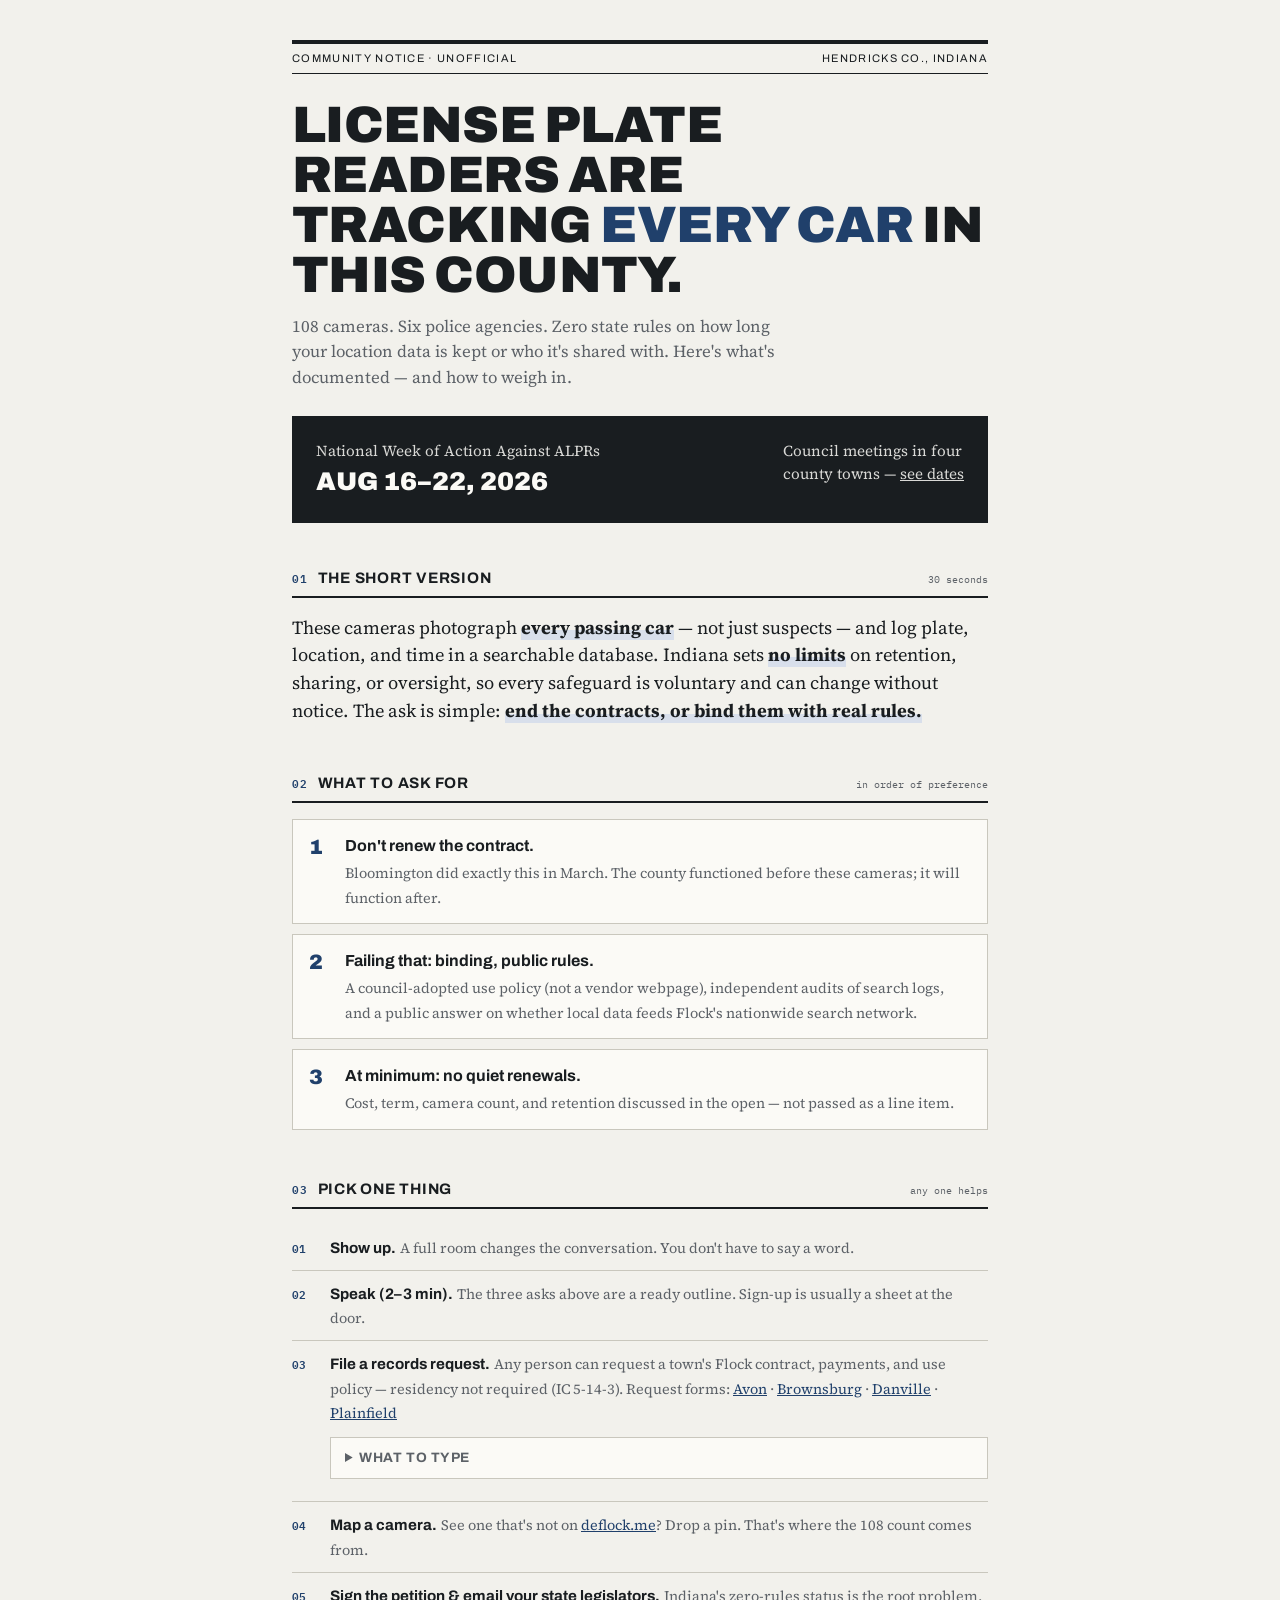
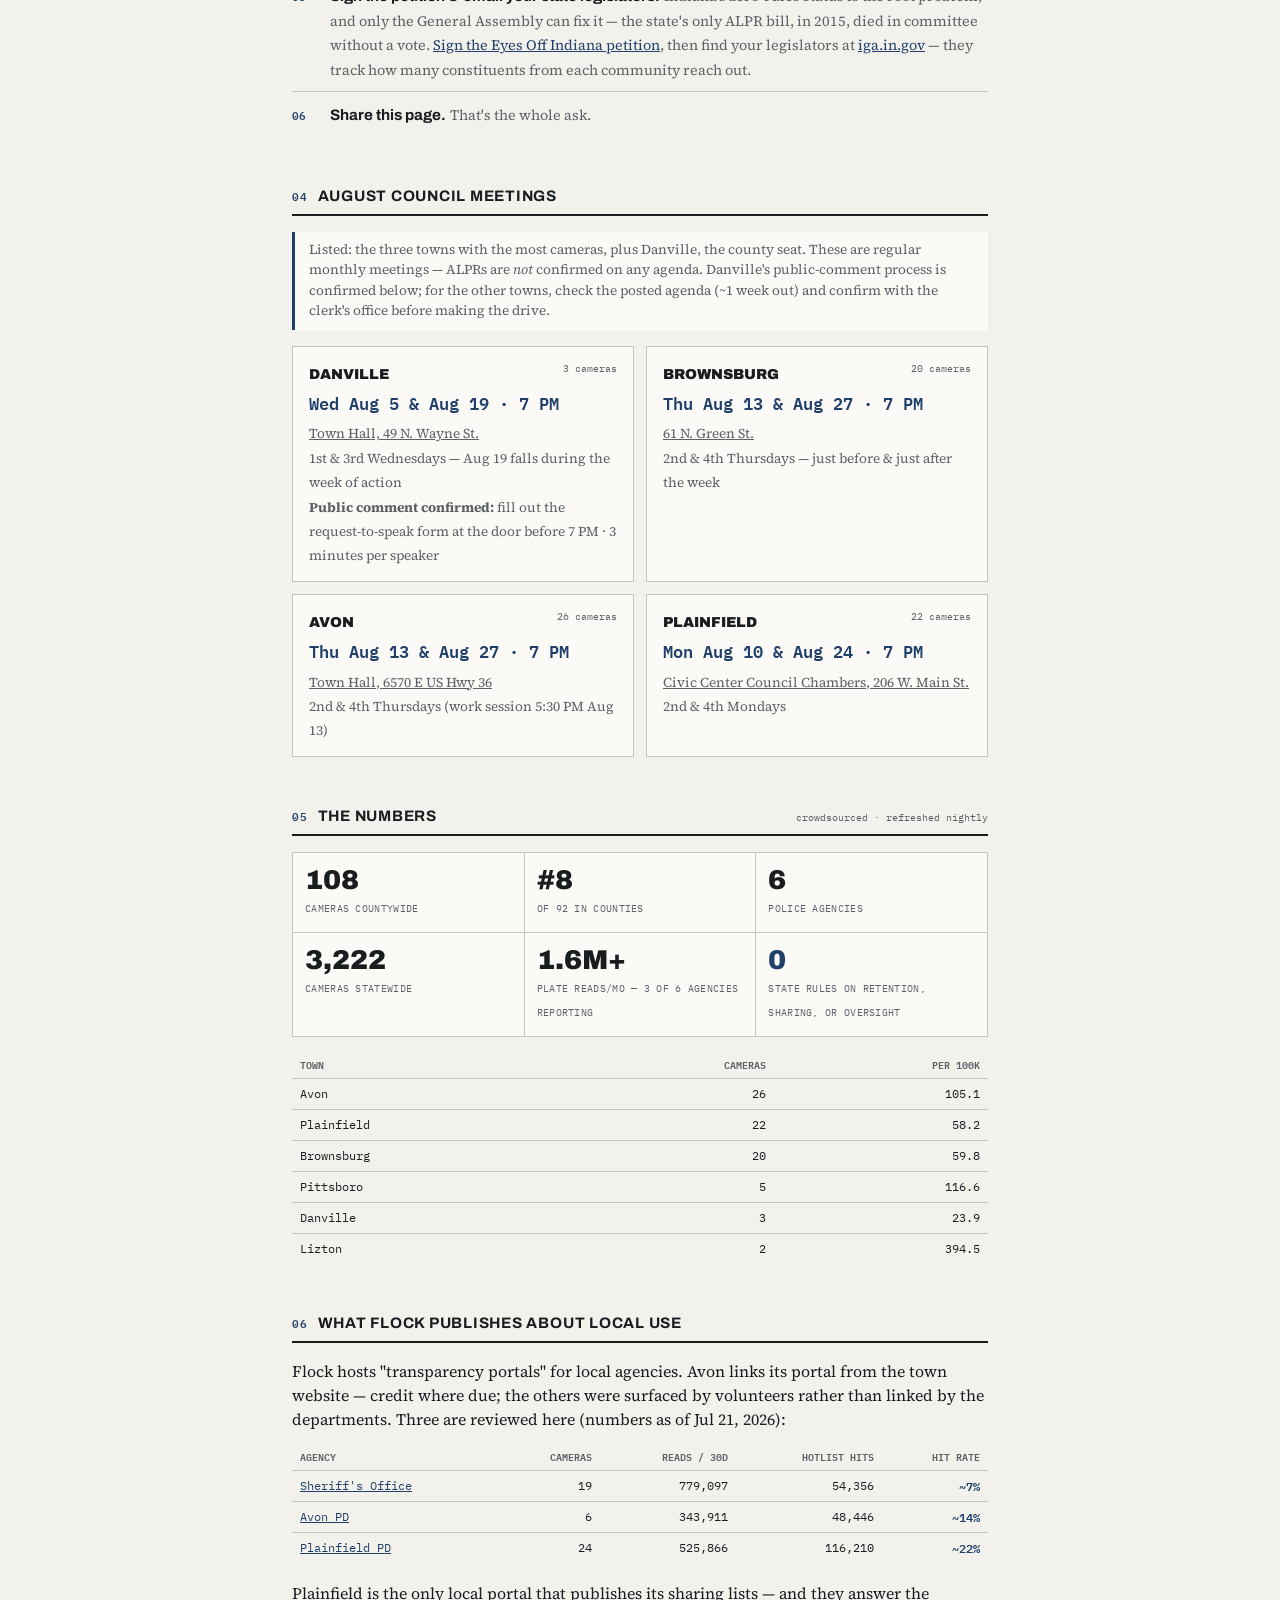
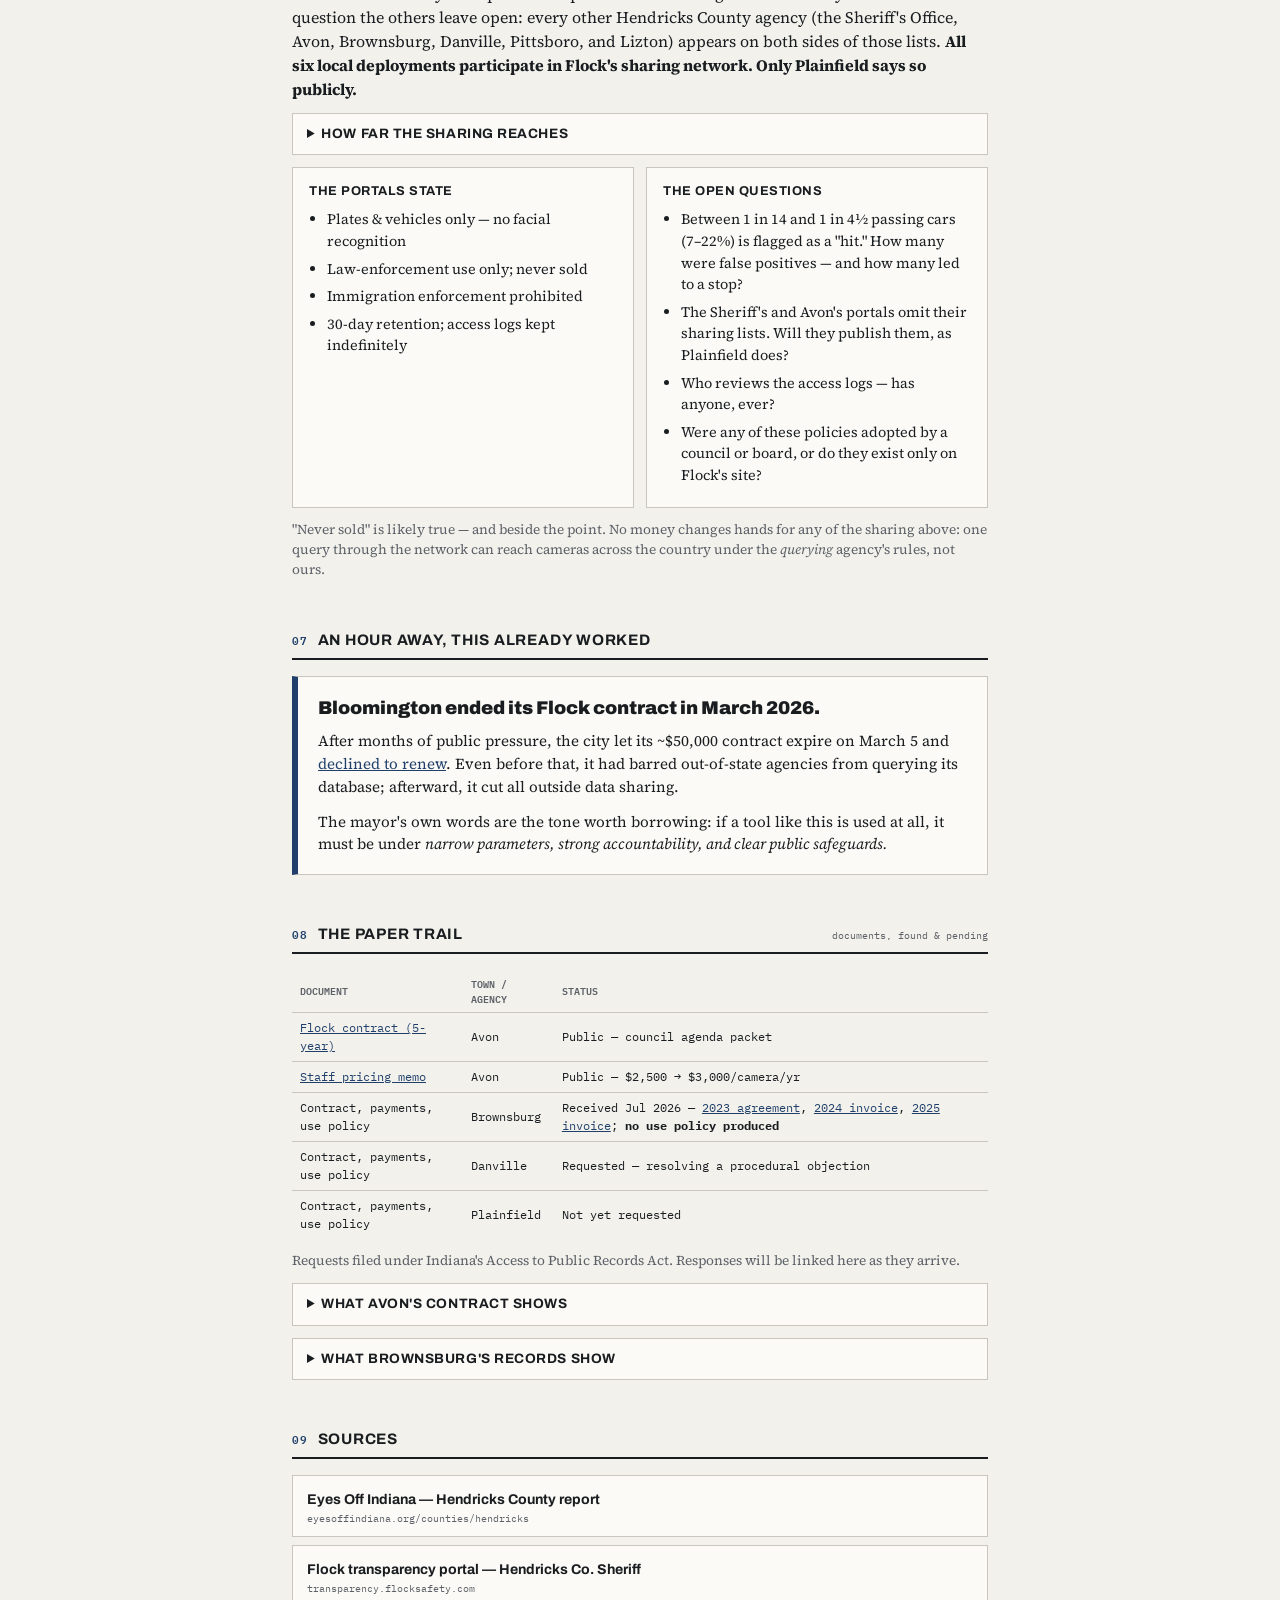
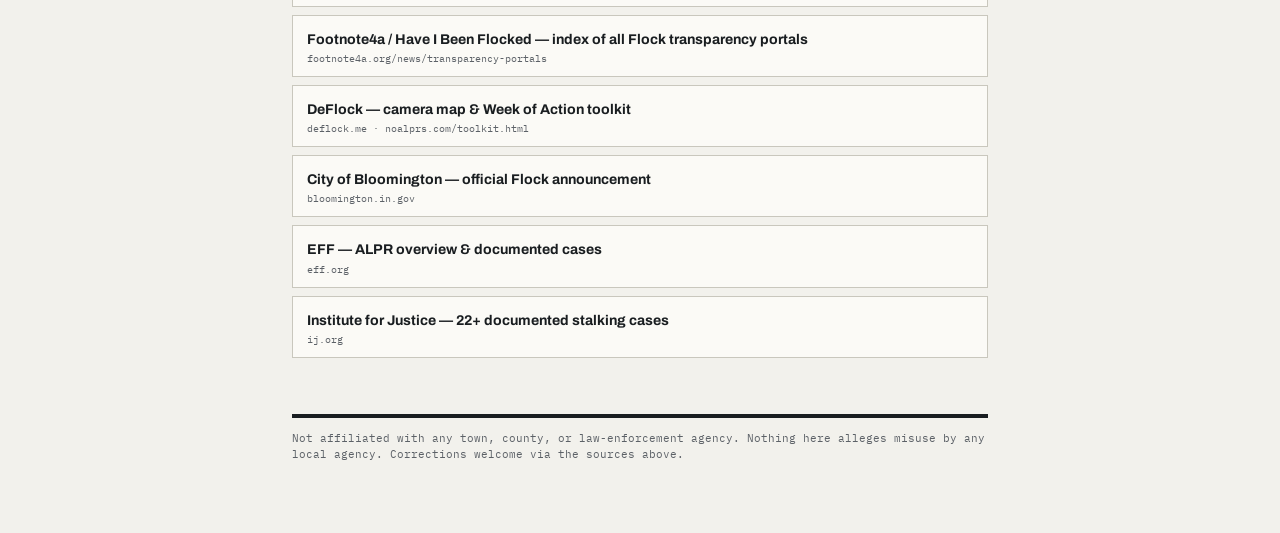
==== index.html @ 54c06a2a "Update index.html" ====
<!DOCTYPE html>
<html lang="en">
<head>
<meta charset="UTF-8">
<meta name="viewport" content="width=device-width, initial-scale=1.0">
<title>ALPRs in Hendricks County</title>
<link rel="preconnect" href="https://fonts.googleapis.com">
<link href="https://fonts.googleapis.com/css2?family=Archivo:wght@500;700;900&family=Source+Serif+4:opsz,wght@8..60,400;8..60,600&family=IBM+Plex+Mono:wght@400;600&display=swap" rel="stylesheet">
<style>
  :root{
    --paper:#f2f1ec; --ink:#191d20; --soft:#5c6167;
    --line:#c9c7bd; --rule:#191d20;
    --accent:#20406b; --white:#fbfaf6;
  }
  *{box-sizing:border-box;}
  html{scroll-behavior:smooth;}
  body{
    margin:0; background:var(--paper); color:var(--ink);
    font-family:"Source Serif 4", Georgia, serif;
    font-size:16px; line-height:1.5;
  }
  .d{ font-family:"Archivo", "Helvetica Neue", sans-serif; }
  .m{ font-family:"IBM Plex Mono", Menlo, monospace; }
  a{ color:var(--accent); }
  .wrap{ max-width:740px; margin:0 auto; padding:0 22px 70px; }

  /* ---- masthead ---- */
  header{ padding:40px 0 0; }
  .notice-bar{
    display:flex; justify-content:space-between; align-items:center;
    border-top:4px solid var(--rule); border-bottom:1px solid var(--rule);
    padding:6px 0; font-size:11px; letter-spacing:.12em; text-transform:uppercase;
  }
  h1{
    font-family:"Archivo",sans-serif; font-weight:900;
    font-size:clamp(2rem, 6vw, 3.2rem);
    line-height:.98; letter-spacing:-.01em;
    text-transform:uppercase;
    margin:26px 0 14px;
  }
  h1 .thin{ color:var(--accent); }
  .dek{ font-size:1.05rem; color:var(--soft); max-width:56ch; margin:0 0 26px; }

  /* ---- hero date ---- */
  .hero{
    background:var(--ink); color:var(--white);
    padding:22px 24px; margin:0 0 44px;
    display:flex; flex-wrap:wrap; gap:6px 24px;
    justify-content:space-between; align-items:baseline;
  }
  .hero .when{ font-family:"Archivo",sans-serif; font-weight:900; font-size:1.6rem; text-transform:uppercase; }
  .hero .what{ font-size:.95rem; opacity:.85; }
  .hero-sub{ font-size:12px; color:var(--soft); margin:0 0 40px; }
  .hero-sub .m{ font-size:11px; }

  /* ---- sections ---- */
  .wrap{ counter-reset:sec; }
  section{ margin:0 0 48px; }
  h2{
    font-family:"Archivo",sans-serif; font-weight:700;
    font-size:.95rem; text-transform:uppercase; letter-spacing:.05em;
    border-bottom:2px solid var(--rule);
    padding-bottom:6px; margin:0 0 16px;
    display:flex; align-items:baseline; gap:10px;
  }
  section h2::before{
    counter-increment:sec;
    content:counter(sec, decimal-leading-zero);
    font-family:"IBM Plex Mono",monospace;
    font-size:11px; font-weight:600; color:var(--accent);
  }
  h2 small{ font-family:"IBM Plex Mono",monospace; font-size:10px; font-weight:400; color:var(--soft); letter-spacing:0; text-transform:none; margin-left:auto; }
  p{ margin:0 0 12px; }

  /* short version */
  .lede{ font-size:1.15rem; line-height:1.5; }
  .lede strong{ background:linear-gradient(transparent 62%, #d8dfeb 62%); }

  /* asks */
  .asks{ margin:0; padding:0; counter-reset:ask; }
  .asks li{
    list-style:none; margin:0 0 10px; padding:14px 16px 14px 52px;
    background:var(--white); border:1px solid var(--line); position:relative;
  }
  .asks li::before{
    counter-increment:ask; content:counter(ask);
    position:absolute; left:16px; top:12px;
    font-family:"Archivo",sans-serif; font-weight:900; font-size:1.3rem;
    color:var(--accent);
  }
  .asks .head{ font-family:"Archivo",sans-serif; font-weight:700; display:block; margin-bottom:2px; }
  .asks .why{ font-size:.9rem; color:var(--soft); }

  /* actions */
  .acts{ margin:0; padding:0; }
  .acts li{
    list-style:none; display:grid; grid-template-columns:26px 1fr;
    gap:12px; padding:10px 0; border-bottom:1px solid var(--line);
    align-items:baseline;
  }
  .acts li:last-child{ border-bottom:none; }
  .acts .k{ font-family:"IBM Plex Mono",monospace; font-size:11px; color:var(--accent); font-weight:600; }
  .acts .do{ font-family:"Archivo",sans-serif; font-weight:700; font-size:.95rem; }
  .acts .how{ font-size:.9rem; color:var(--soft); }

  /* meetings */
  .meet-note{
    font-size:.85rem; color:var(--soft);
    border-left:3px solid var(--accent); padding:8px 14px; margin:0 0 16px;
    background:var(--white);
  }
  .meets{ display:grid; grid-template-columns:1fr 1fr; gap:12px; }
  @media(max-width:620px){ .meets{ grid-template-columns:1fr; } }
  .meet{
    background:var(--white); border:1px solid var(--line); padding:14px 16px;
  }
  .meet.star{ border:2px solid var(--ink); }
  .meet .town{ font-family:"Archivo",sans-serif; font-weight:900; text-transform:uppercase; font-size:.9rem; }
  .meet .cams{ font-family:"IBM Plex Mono",monospace; font-size:10px; color:var(--soft); float:right; }
  .meet .date{ font-family:"IBM Plex Mono",monospace; font-weight:600; color:var(--accent); display:block; margin:6px 0 4px; font-size:1.05rem; }
  .meet .addr a{ color:var(--soft); }
  .meet .addr{ font-size:.85rem; color:var(--soft); }
  .meet .badge{
    display:inline-block; font-family:"IBM Plex Mono",monospace; font-size:9px;
    text-transform:uppercase; letter-spacing:.08em;
    background:var(--ink); color:var(--white); padding:2px 6px; margin-top:8px;
  }

  /* numbers */
  .stats{ display:grid; grid-template-columns:repeat(3,1fr); gap:1px; background:var(--line); border:1px solid var(--line); margin-bottom:14px; }
  @media(max-width:520px){ .stats{ grid-template-columns:repeat(2,1fr);} }
  .stat{ background:var(--white); padding:14px 12px; }
  .stat .n{ font-family:"Archivo",sans-serif; font-weight:900; font-size:1.7rem; display:block; line-height:1; }
  .stat .l{ font-family:"IBM Plex Mono",monospace; font-size:10px; text-transform:uppercase; letter-spacing:.03em; color:var(--soft); }
  table{ width:100%; border-collapse:collapse; font-family:"IBM Plex Mono",monospace; font-size:12px; }
  th,td{ text-align:left; padding:6px 8px; border-bottom:1px solid var(--line); }
  th{ font-size:10px; text-transform:uppercase; color:var(--soft); font-weight:600; }
  td.num, th.num{ text-align:right; }
  tr:last-child td{ border-bottom:none; }

  /* portal */
  .duo{ display:grid; grid-template-columns:1fr 1fr; gap:12px; }
  @media(max-width:620px){ .duo{ grid-template-columns:1fr; } }
  .duo .col{ background:var(--white); border:1px solid var(--line); padding:14px 16px; }
  .duo .t{ font-family:"Archivo",sans-serif; font-weight:700; font-size:.8rem; text-transform:uppercase; letter-spacing:.04em; margin-bottom:8px; }
  .duo ul{ margin:0; padding-left:18px; font-size:.9rem; }
  .duo li{ margin-bottom:6px; }
  .fine{ font-size:.85rem; color:var(--soft); margin-top:12px; }

  /* precedent */
  .bloom{
    background:var(--white); border:1px solid var(--line);
    border-left:6px solid var(--accent); padding:18px 20px;
  }
  .bloom .big{ font-family:"Archivo",sans-serif; font-weight:900; font-size:1.15rem; margin:0 0 8px; }
  .bloom p{ font-size:.95rem; }
  .bloom p:last-child{ margin-bottom:0; }

  /* sources */
  .srcs{ display:grid; gap:8px; }
  .src{ display:block; background:var(--white); border:1px solid var(--line); padding:10px 14px; text-decoration:none; }
  .src:hover{ border-color:var(--accent); }
  .src .n{ font-family:"Archivo",sans-serif; font-weight:700; font-size:.88rem; color:var(--ink); }
  .src .u{ display:block; font-family:"IBM Plex Mono",monospace; font-size:10px; color:var(--soft); margin-top:1px; }

  details{
    background:var(--white); border:1px solid var(--line);
    padding:0; margin:12px 0;
  }
  details summary{
    cursor:pointer; padding:10px 14px;
    font-family:"Archivo",sans-serif; font-weight:700; font-size:.85rem;
    text-transform:uppercase; letter-spacing:.04em;
    list-style-position:inside;
  }
  details summary:hover{ color:var(--accent); }
  details[open] summary{ border-bottom:1px solid var(--line); }
  details .inner{ padding:12px 16px; }
  details .inner p:last-child, details .inner ul:last-child{ margin-bottom:0; }
  .copyblock{
    font-family:"IBM Plex Mono",monospace; font-size:12.5px; line-height:1.55;
    background:var(--paper); border:1px dashed var(--line);
    padding:12px 14px; white-space:pre-wrap;
  }
  footer{
    border-top:4px solid var(--rule); margin-top:56px; padding-top:12px;
    font-family:"IBM Plex Mono",monospace; font-size:11px; color:var(--soft);
  }
</style>
</head>
<body>
<div class="wrap">

<header>
  <div class="notice-bar d">
    <span>Community Notice · Unofficial</span>
    <span>Hendricks Co., Indiana</span>
  </div>
  <h1>License plate readers are tracking <span class="thin">every car</span> in this county.</h1>
  <p class="dek">108 cameras. Six police agencies. Zero state rules on how long your location data is kept or who it's shared with. Here's what's documented — and how to weigh in.</p>

  <div class="hero">
    <div>
      <span class="what">National Week of Action Against ALPRs</span><br>
      <span class="when">Aug 16&ndash;22, 2026</span>
    </div>
    <div class="what">Council meetings in four<br>county towns — <a href="#meet" style="color:inherit">see dates</a></div>
  </div>
</header>

<section id="short">
  <h2>The short version <small>30 seconds</small></h2>
  <p class="lede">These cameras photograph <strong>every passing car</strong> — not just suspects — and log plate, location, and time in a searchable database. Indiana sets <strong>no limits</strong> on retention, sharing, or oversight, so every safeguard is voluntary and can change without notice. The ask is simple: <strong>end the contracts, or bind them with real rules.</strong></p>
</section>

<section id="ask">
  <h2>What to ask for <small>in order of preference</small></h2>
  <ol class="asks">
    <li>
      <span class="head">Don't renew the contract.</span>
      <span class="why">Bloomington did exactly this in March. The county functioned before these cameras; it will function after.</span>
    </li>
    <li>
      <span class="head">Failing that: binding, public rules.</span>
      <span class="why">A council-adopted use policy (not a vendor webpage), independent audits of search logs, and a public answer on whether local data feeds Flock's nationwide search network.</span>
    </li>
    <li>
      <span class="head">At minimum: no quiet renewals.</span>
      <span class="why">Cost, term, camera count, and retention discussed in the open — not passed as a line item.</span>
    </li>
  </ol>
</section>

<section id="act">
  <h2>Pick one thing <small>any one helps</small></h2>
  <ol class="acts">
    <li><span class="k">01</span><div><span class="do">Show up.</span> <span class="how">A full room changes the conversation. You don't have to say a word.</span></div></li>
    <li><span class="k">02</span><div><span class="do">Speak (2&ndash;3 min).</span> <span class="how">The three asks above are a ready outline. Sign-up is usually a sheet at the door.</span></div></li>
    <li><span class="k">03</span><div><span class="do">File a records request.</span> <span class="how">Any person can request a town's Flock contract, payments, and use policy — residency not required (IC 5-14-3). Request forms: <a href="https://www.avonindiana.gov/177/Public-Records-Requests" target="_blank" rel="noopener">Avon</a> · <a href="https://laserfiche.brownsburg.org/Forms/PublicRecordsRequest" target="_blank" rel="noopener">Brownsburg</a> · <a href="https://danvillein.gov/egov/apps/action/center.egov?view=form;page=1;id=33" target="_blank" rel="noopener">Danville</a> · <a href="https://www.townofplainfield.com/1941/Records-Requests" target="_blank" rel="noopener">Plainfield</a>
      <details>
        <summary>What to type</summary>
        <div class="inner">
          <div class="copyblock">I'd like copies of: (1) any contracts or agreements with Flock Safety, including the original and any renewals or amendments; (2) any invoices or payment records under those agreements; and (3) any policy, ordinance, or written guidance the town or police department has adopted governing use of its license plate reader cameras. Electronic copies by email are preferred. If any part of this request would involve a fee, please provide an estimated cost before proceeding. This request is for personal, noncommercial civic purposes.</div>
          <p style="font-size:.85rem;color:var(--soft);margin-top:8px">Paste as-is into any of the four forms. The last sentence matters — at least one local town has denied a request by presuming commercial intent, and stating your purpose up front removes that basis.</p>
        </div>
      </details>
      </span></div></li>
    <li><span class="k">04</span><div><span class="do">Map a camera.</span> <span class="how">See one that's not on <a href="https://deflock.me">deflock.me</a>? Drop a pin. That's where the 108 count comes from.</span></div></li>
    <li><span class="k">05</span><div><span class="do">Sign the petition &amp; email your state legislators.</span> <span class="how">Indiana's zero-rules status is the root problem, and only the General Assembly can fix it — the state's only ALPR bill, in 2015, died in committee without a vote. <a href="https://eyesoffindiana.org/petition" target="_blank" rel="noopener">Sign the Eyes Off Indiana petition</a>, then find your legislators at <a href="https://iga.in.gov" target="_blank" rel="noopener">iga.in.gov</a> — they track how many constituents from each community reach out.</span></div></li>
    <li><span class="k">06</span><div><span class="do">Share this page.</span> <span class="how">That's the whole ask.</span></div></li>
  </ol>
</section>

<section id="meet">
  <h2>August council meetings</h2>
  <p class="meet-note">Listed: the three towns with the most cameras, plus Danville, the county seat. These are regular monthly meetings — ALPRs are <em>not</em> confirmed on any agenda. Danville's public-comment process is confirmed below; for the other towns, check the posted agenda (~1 week out) and confirm with the clerk's office before making the drive.</p>
  <div class="meets">
    <div class="meet">
      <span class="cams">3 cameras</span>
      <span class="town">Danville</span>
      <span class="date">Wed Aug 5 &amp; Aug 19 · 7 PM</span>
      <span class="addr"><a href="https://maps.google.com/?q=49+N+Wayne+St,+Danville,+IN+46122" target="_blank" rel="noopener">Town Hall, 49 N. Wayne St.</a><br>1st &amp; 3rd Wednesdays — Aug 19 falls during the week of action<br><strong>Public comment confirmed:</strong> fill out the request-to-speak form at the door before 7 PM · 3 minutes per speaker</span>
    </div>
    <div class="meet">
      <span class="cams">20 cameras</span>
      <span class="town">Brownsburg</span>
      <span class="date">Thu Aug 13 &amp; Aug 27 · 7 PM</span>
      <span class="addr"><a href="https://maps.google.com/?q=61+N+Green+St,+Brownsburg,+IN+46112" target="_blank" rel="noopener">61 N. Green St.</a><br>2nd &amp; 4th Thursdays — just before &amp; just after the week</span>
    </div>
    <div class="meet">
      <span class="cams">26 cameras</span>
      <span class="town">Avon</span>
      <span class="date">Thu Aug 13 &amp; Aug 27 · 7 PM</span>
      <span class="addr"><a href="https://maps.google.com/?q=6570+E+US+Highway+36,+Avon,+IN+46123" target="_blank" rel="noopener">Town Hall, 6570 E US Hwy 36</a><br>2nd &amp; 4th Thursdays (work session 5:30 PM Aug 13)</span>
    </div>
    <div class="meet">
      <span class="cams">22 cameras</span>
      <span class="town">Plainfield</span>
      <span class="date">Mon Aug 10 &amp; Aug 24 · 7 PM</span>
      <span class="addr"><a href="https://maps.google.com/?q=206+W+Main+St,+Plainfield,+IN+46168" target="_blank" rel="noopener">Civic Center Council Chambers, 206 W. Main St.</a><br>2nd &amp; 4th Mondays</span>
    </div>
  </div>
</section>

<section id="numbers">
  <h2>The numbers <small>crowdsourced · refreshed nightly</small></h2>
  <div class="stats">
    <div class="stat"><span class="n">108</span><span class="l">cameras countywide</span></div>
    <div class="stat"><span class="n">#8</span><span class="l">of 92 IN counties</span></div>
    <div class="stat"><span class="n">6</span><span class="l">police agencies</span></div>
    <div class="stat"><span class="n">3,222</span><span class="l">cameras statewide</span></div>
    <div class="stat"><span class="n">1.6M+</span><span class="l">plate reads/mo — 3 of 6 agencies reporting</span></div>
    <div class="stat"><span class="n" style="color:var(--accent)">0</span><span class="l">state rules on retention, sharing, or oversight</span></div>
  </div>
  <table>
    <thead><tr><th>Town</th><th class="num">Cameras</th><th class="num">Per 100k</th></tr></thead>
    <tbody>
      <tr><td>Avon</td><td class="num">26</td><td class="num">105.1</td></tr>
      <tr><td>Plainfield</td><td class="num">22</td><td class="num">58.2</td></tr>
      <tr><td>Brownsburg</td><td class="num">20</td><td class="num">59.8</td></tr>
      <tr><td>Pittsboro</td><td class="num">5</td><td class="num">116.6</td></tr>
      <tr><td>Danville</td><td class="num">3</td><td class="num">23.9</td></tr>
      <tr><td>Lizton</td><td class="num">2</td><td class="num">394.5</td></tr>
    </tbody>
  </table>
</section>

<section id="portal">
  <h2>What Flock publishes about local use</h2>
  <p>Flock hosts "transparency portals" for local agencies. Avon links its portal from the town website — credit where due; the others were surfaced by volunteers rather than linked by the departments. Three are reviewed here (numbers as of Jul 21, 2026):</p>
  <table>
    <thead><tr><th>Agency</th><th class="num">Cameras</th><th class="num">Reads / 30d</th><th class="num">Hotlist hits</th><th class="num">Hit rate</th></tr></thead>
    <tbody>
      <tr><td><a href="https://transparency.flocksafety.com/hendricks-county-in-so" target="_blank" rel="noopener">Sheriff's Office</a></td><td class="num">19</td><td class="num">779,097</td><td class="num">54,356</td><td class="num" style="color:var(--accent);font-weight:600">~7%</td></tr>
      <tr><td><a href="https://transparency.flocksafety.com/avon-in-pd" target="_blank" rel="noopener">Avon PD</a></td><td class="num">6</td><td class="num">343,911</td><td class="num">48,446</td><td class="num" style="color:var(--accent);font-weight:600">~14%</td></tr>
      <tr><td><a href="https://transparency.flocksafety.com/plainfield-in-pd" target="_blank" rel="noopener">Plainfield PD</a></td><td class="num">24</td><td class="num">525,866</td><td class="num">116,210</td><td class="num" style="color:var(--accent);font-weight:600">~22%</td></tr>
    </tbody>
  </table>

  <p style="margin-top:18px">Plainfield is the only local portal that publishes its sharing lists — and they answer the question the others leave open: every other Hendricks County agency (the Sheriff's Office, Avon, Brownsburg, Danville, Pittsboro, and Lizton) appears on both sides of those lists. <strong>All six local deployments participate in Flock's sharing network. Only Plainfield says so publicly.</strong></p>
  <details>
    <summary>How far the sharing reaches</summary>
    <div class="inner">
      <p>Plainfield's data is searchable by agencies across <strong>30+ states</strong> — including five federal entities (among them the US Postal Inspection Service and Wright-Patterson Air Force Base), state corrections and revenue departments as far away as Alabama, and prosecutors' offices from New Jersey to California. The lists even carry stale entries like "(Dead/Old) Plymouth IN PD" — access hygiene worth its own question.</p>
    </div>
  </details>

  <div class="duo" style="margin-top:12px">
    <div class="col">
      <div class="t">The portals state</div>
      <ul>
        <li>Plates &amp; vehicles only — no facial recognition</li>
        <li>Law-enforcement use only; never sold</li>
        <li>Immigration enforcement prohibited</li>
        <li>30-day retention; access logs kept indefinitely</li>
      </ul>
    </div>
    <div class="col">
      <div class="t">The open questions</div>
      <ul>
        <li>Between 1 in 14 and 1 in 4&frac12; passing cars (7&ndash;22%) is flagged as a "hit." How many were false positives — and how many led to a stop?</li>
        <li>The Sheriff's and Avon's portals omit their sharing lists. Will they publish them, as Plainfield does?</li>
        <li>Who reviews the access logs — has anyone, ever?</li>
        <li>Were any of these policies adopted by a council or board, or do they exist only on Flock's site?</li>
      </ul>
    </div>
  </div>
  <p class="fine">"Never sold" is likely true — and beside the point. No money changes hands for any of the sharing above: one query through the network can reach cameras across the country under the <em>querying</em> agency's rules, not ours.</p>
</section>

<section id="bloom">
  <h2>An hour away, this already worked</h2>
  <div class="bloom">
    <p class="big">Bloomington ended its Flock contract in March 2026.</p>
    <p>After months of public pressure, the city let its ~$50,000 contract expire on March 5 and <a href="https://bloomington.in.gov/news/2026/04/15/6521" target="_blank" rel="noopener">declined to renew</a>. Even before that, it had barred out-of-state agencies from querying its database; afterward, it cut all outside data sharing.</p>
    <p>The mayor's own words are the tone worth borrowing: if a tool like this is used at all, it must be under <em>narrow parameters, strong accountability, and clear public safeguards.</em></p>
  </div>
</section>

<section id="records">
  <h2>The paper trail <small>documents, found &amp; pending</small></h2>
  <table>
    <thead><tr><th>Document</th><th>Town / Agency</th><th>Status</th></tr></thead>
    <tbody>
      <tr><td><a href="https://www.avonindiana.gov/AgendaCenter/ViewFile/Item/2071?fileID=2448" target="_blank" rel="noopener">Flock contract (5-year)</a></td><td>Avon</td><td>Public — council agenda packet</td></tr>
      <tr><td><a href="https://www.avonindiana.gov/AgendaCenter/ViewFile/Item/2071?fileID=2447" target="_blank" rel="noopener">Staff pricing memo</a></td><td>Avon</td><td>Public — $2,500 &rarr; $3,000/camera/yr</td></tr>
      <tr><td>Contract, payments, use policy</td><td>Brownsburg</td><td>Received Jul 2026 — <a href="https://arwuosqyoonqmminkptr.supabase.co/storage/v1/object/public/public-records/ae5b203a22214b112240.pdf" target="_blank" rel="noopener">2023 agreement</a>, <a href="https://arwuosqyoonqmminkptr.supabase.co/storage/v1/object/public/public-records/ca34cb79a2cbc285342e.pdf" target="_blank" rel="noopener">2024 invoice</a>, <a href="https://arwuosqyoonqmminkptr.supabase.co/storage/v1/object/public/public-records/d8d95528d3e0418a3bf8.pdf" target="_blank" rel="noopener">2025 invoice</a>; <strong>no use policy produced</strong></td></tr>
      <tr><td>Contract, payments, use policy</td><td>Danville</td><td>Requested — resolving a procedural objection</td></tr>
      <tr><td>Contract, payments, use policy</td><td>Plainfield</td><td>Not yet requested</td></tr>
    </tbody>
  </table>
  <p class="fine">Requests filed under Indiana's Access to Public Records Act. Responses will be linked here as they arrive.</p>
  <details>
    <summary>What Avon's contract shows</summary>
    <div class="inner">
  <ul style="font-size:.95rem">
    <li><strong>It renews itself.</strong> After the initial 60-month term (signed 2023, running into ~2028), the agreement auto-renews in 24-month increments unless either party gives notice 30 days before the term ends. No action <em>is</em> a renewal decision.</li>
    <li><strong>Network sharing is opt-in.</strong> Flock's own proposal describes national and statewide sharing as something agencies "opt into" — so restricting sharing is a checkbox a council can direct, not a reason to cancel or keep anything.</li>
    <li><strong>Searches go beyond plates.</strong> The system's filters include vehicle make, decals, bumper stickers, and racks — a car can be found without its plate ever being read.</li>
    <li><strong>The full terms live on Flock's website.</strong> The signed order form incorporates a Terms of Service by URL; the complete legal agreement isn't in the council packet.</li>
    <li><strong>The money:</strong> $15,000/year for 6 cameras ($75,000 over five years), paid from Avon's economic-development (EDIT) fund.</li>
  </ul>
    </div>
  </details>
  <details>
    <summary>What Brownsburg's records show</summary>
    <div class="inner">
  <ul style="font-size:.95rem">
    <li><strong>No use policy exists.</strong> A records request asking for any policy or written guidance governing the cameras was fulfilled with contracts and invoices only — the cameras operate under Flock's terms of service and nothing locally adopted.</li>
    <li><strong>~$183,700 paid to Flock since 2021.</strong> 12 cameras in 2021 ($30k/yr), two added in 2022 on an invoice marked "(Walmart)," then a 2023 expansion to 16 cameras at $40,000/yr — a $201,300 five-year agreement with 24-month auto-renewals.</li>
    <li><strong>The order form was signed by the Chief of Police</strong>, with "IN - Brownsburg PD" as the customer — whether the council voted on the agreement is an open question.</li>
    <li><strong>Network sharing is in the base package:</strong> the signed FlockOS "Essentials" tier includes statewide and nationwide plate lookup, direct sharing with surrounding jurisdictions, and full access to privately owned Flock cameras shared with the PD.</li>
  </ul>
    </div>
  </details>
</section>

<section id="src">
  <h2>Sources</h2>
  <div class="srcs">
    <a class="src" href="https://eyesoffindiana.org/counties/hendricks" target="_blank" rel="noopener"><span class="n">Eyes Off Indiana — Hendricks County report</span><span class="u">eyesoffindiana.org/counties/hendricks</span></a>
    <a class="src" href="https://transparency.flocksafety.com/hendricks-county-in-so" target="_blank" rel="noopener"><span class="n">Flock transparency portal — Hendricks Co. Sheriff</span><span class="u">transparency.flocksafety.com</span></a>
    <a class="src" href="https://footnote4a.org/news/transparency-portals" target="_blank" rel="noopener"><span class="n">Footnote4a / Have I Been Flocked — index of all Flock transparency portals</span><span class="u">footnote4a.org/news/transparency-portals</span></a>
    <a class="src" href="https://deflock.me" target="_blank" rel="noopener"><span class="n">DeFlock — camera map &amp; Week of Action toolkit</span><span class="u">deflock.me · noalprs.com/toolkit.html</span></a>
    <a class="src" href="https://bloomington.in.gov/news/2026/04/15/6521" target="_blank" rel="noopener"><span class="n">City of Bloomington — official Flock announcement</span><span class="u">bloomington.in.gov</span></a>
    <a class="src" href="https://www.eff.org/pages/automated-license-plate-readers-alprs" target="_blank" rel="noopener"><span class="n">EFF — ALPR overview &amp; documented cases</span><span class="u">eff.org</span></a>
    <a class="src" href="https://ij.org/police-have-reportedly-used-license-plate-readers-to-stalk-romantic-interests-at-least-14-times-in-recent-years/" target="_blank" rel="noopener"><span class="n">Institute for Justice — 22+ documented stalking cases</span><span class="u">ij.org</span></a>
  </div>
</section>

<footer>
  Not affiliated with any town, county, or law-enforcement agency. Nothing here alleges misuse by any local agency. Corrections welcome via the sources above.
</footer>

</div>
</body>
</html>
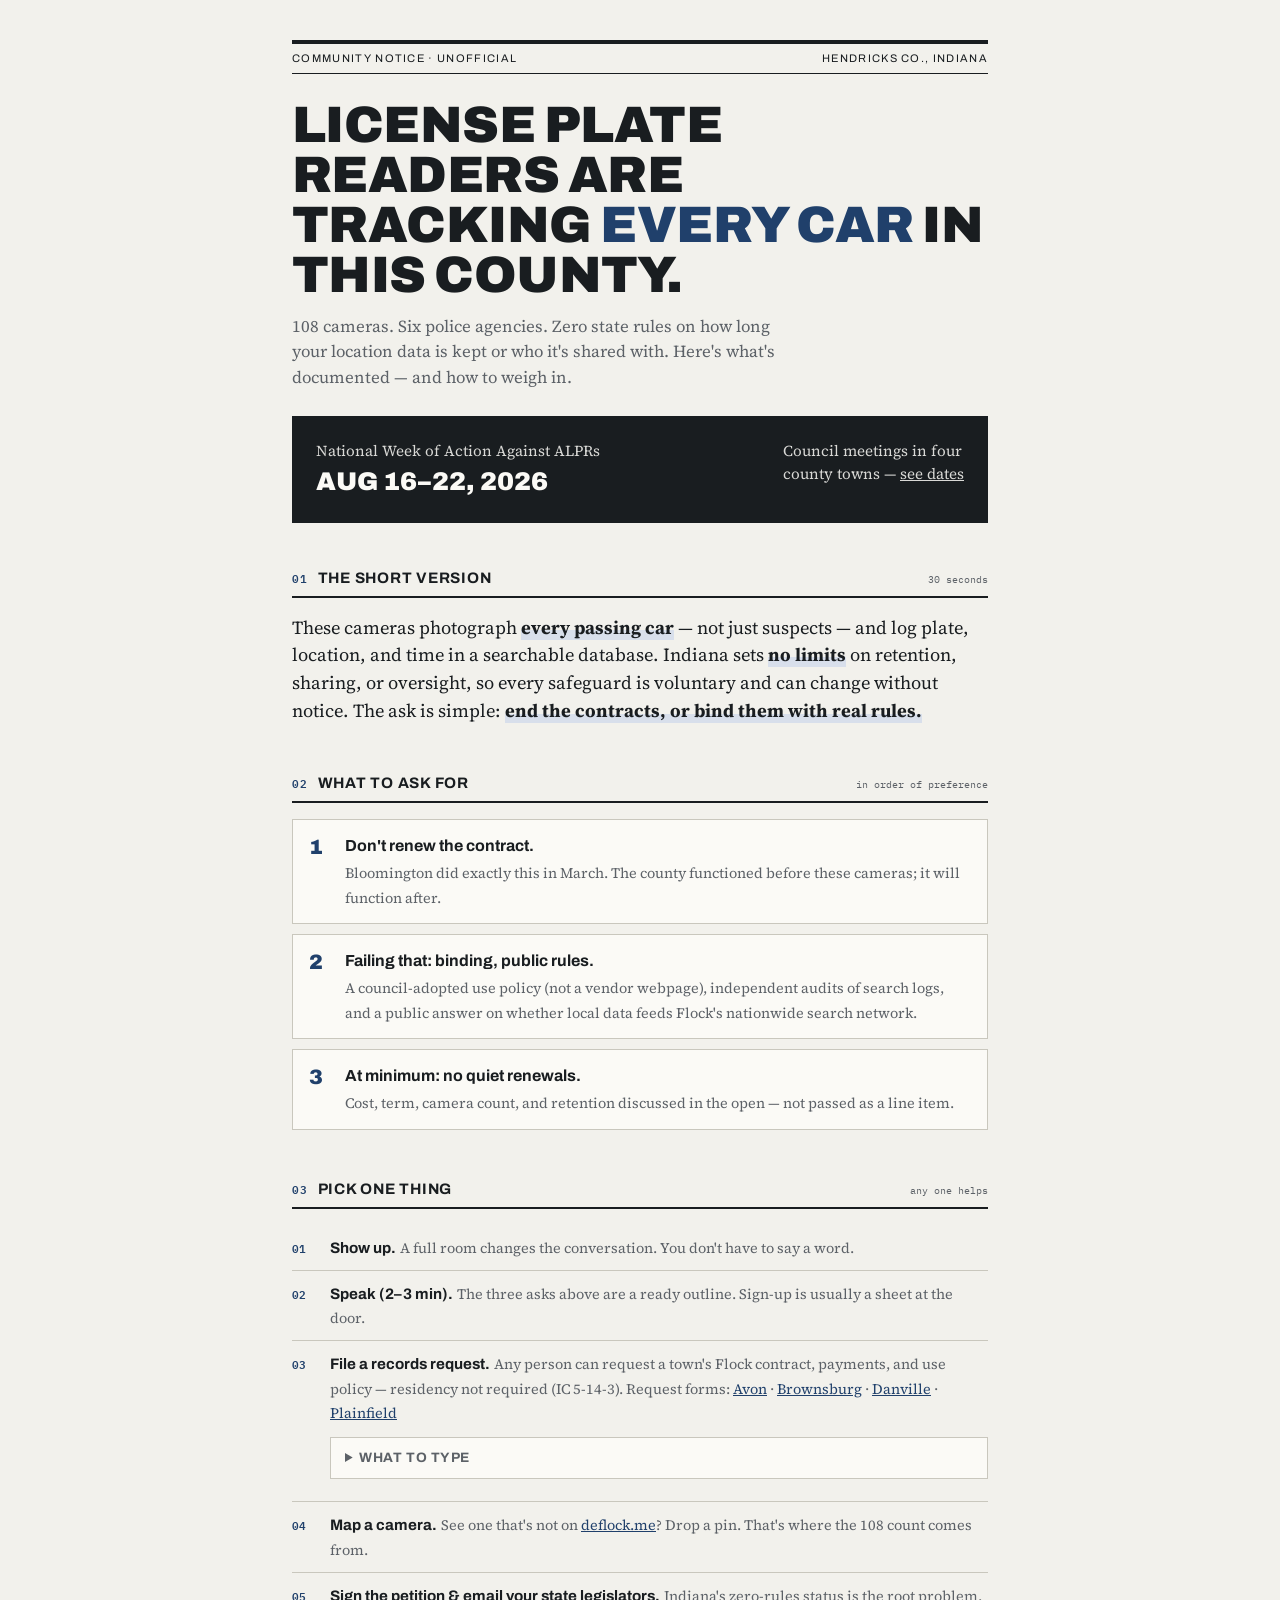
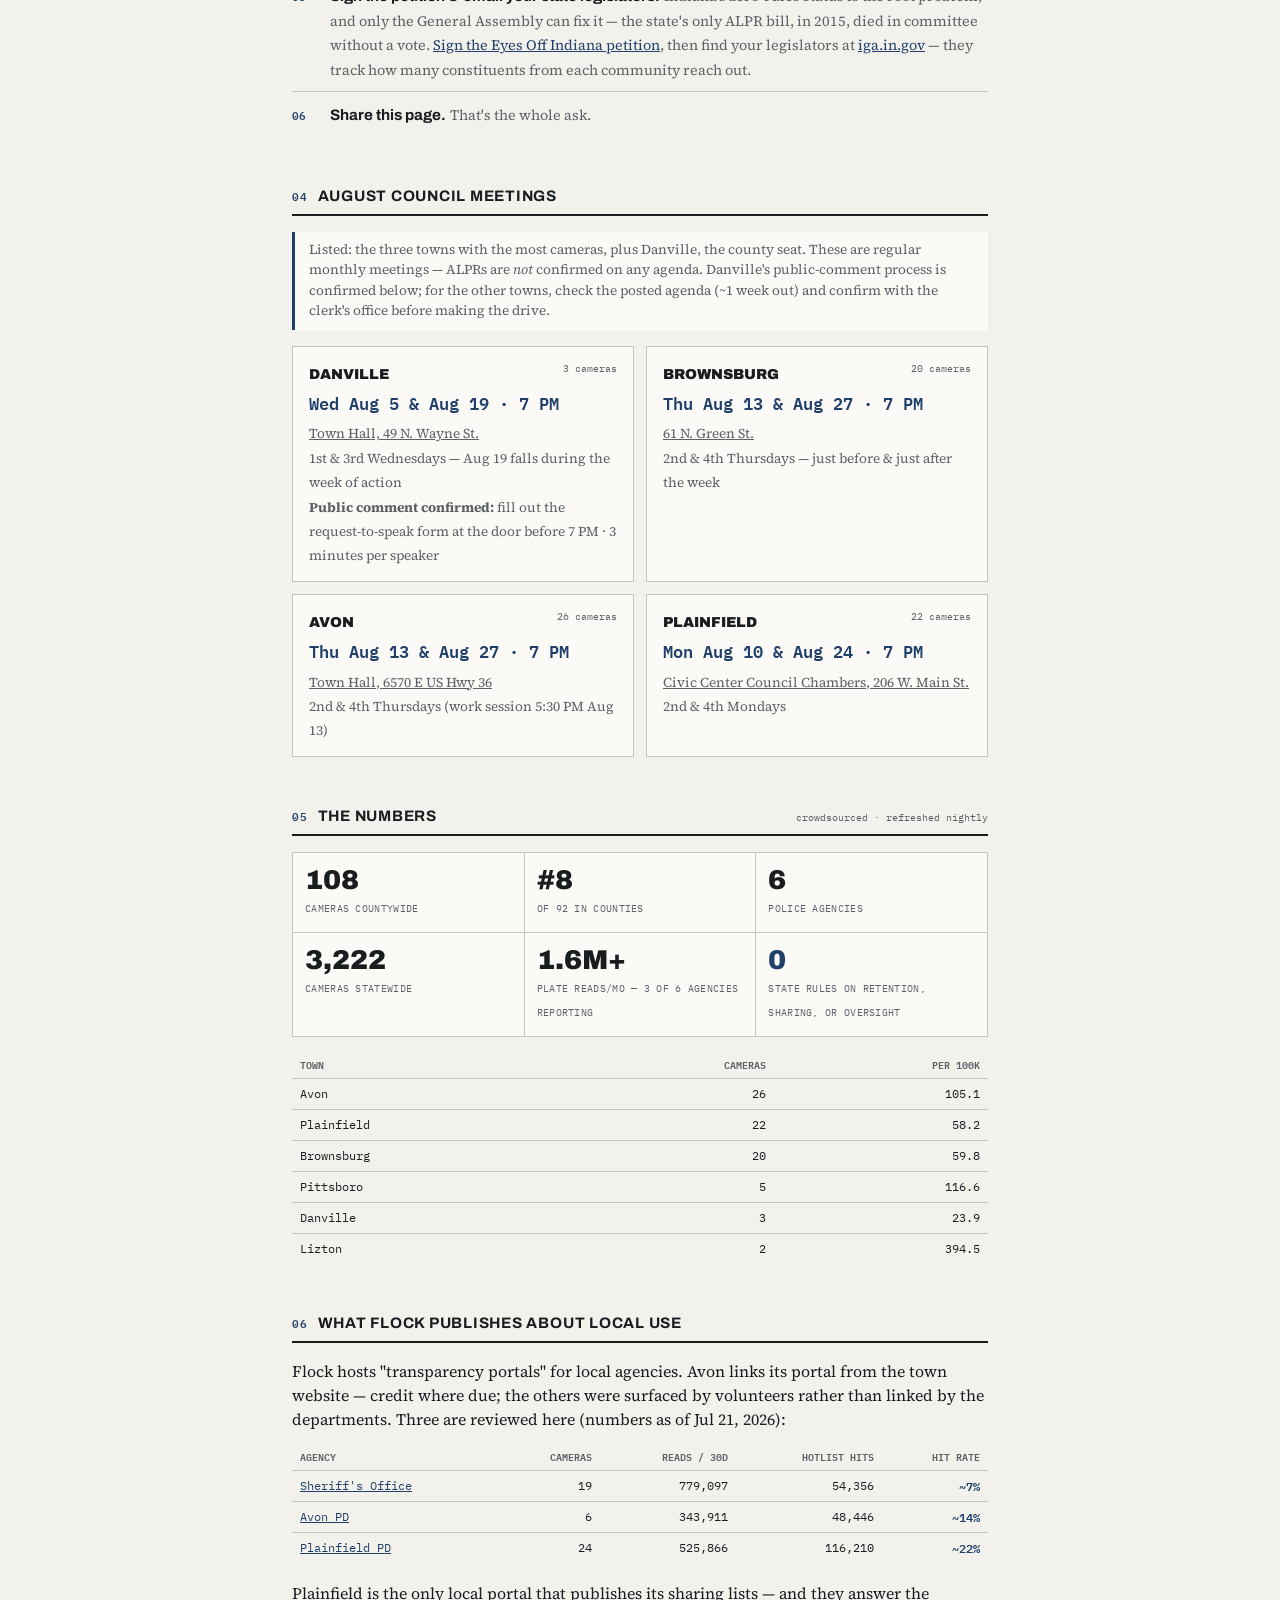
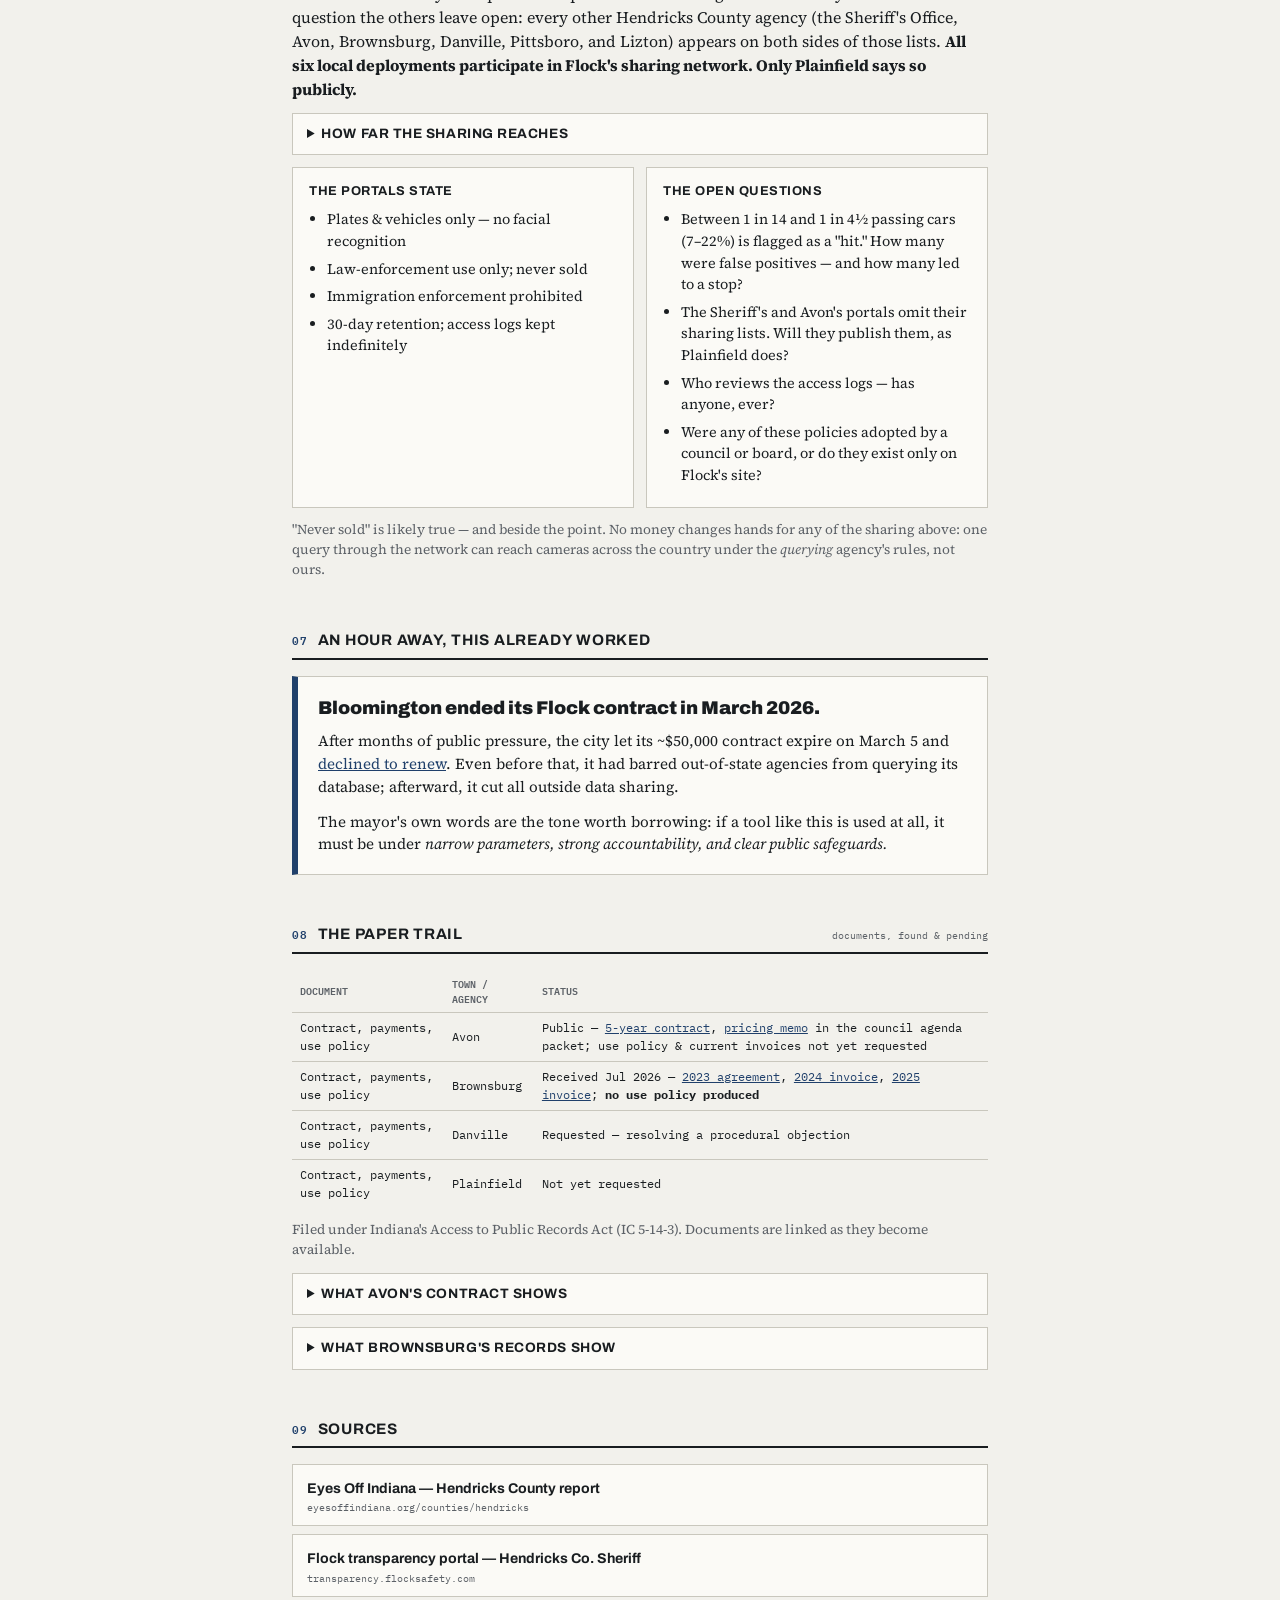
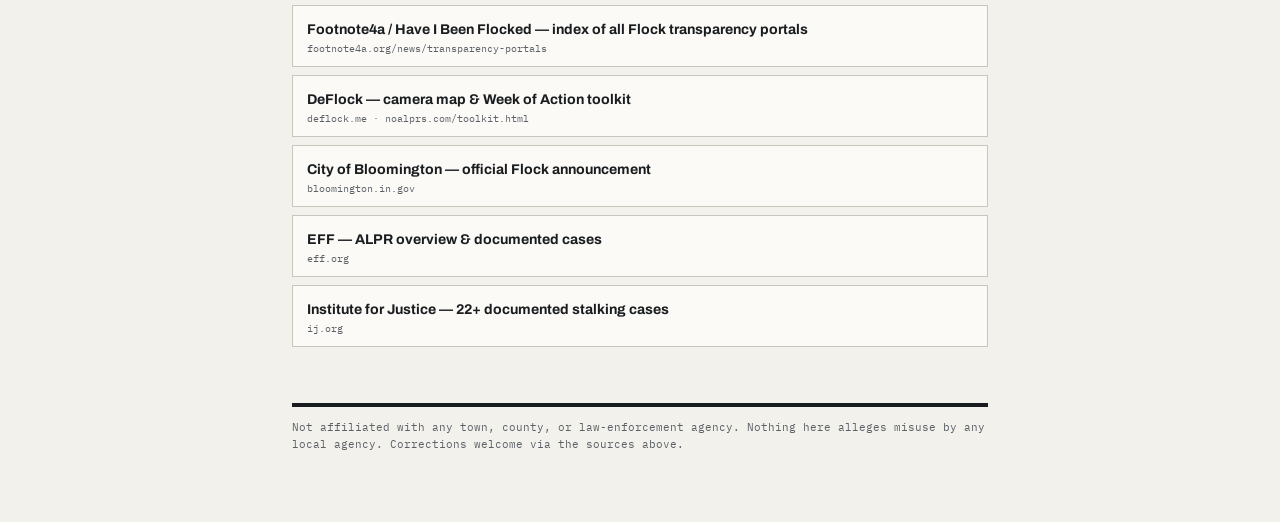
==== commit 8697c352: "Update index.html" ====
--- a/index.html
+++ b/index.html
@@ -362,14 +362,13 @@
   <table>
     <thead><tr><th>Document</th><th>Town / Agency</th><th>Status</th></tr></thead>
     <tbody>
-      <tr><td><a href="https://www.avonindiana.gov/AgendaCenter/ViewFile/Item/2071?fileID=2448" target="_blank" rel="noopener">Flock contract (5-year)</a></td><td>Avon</td><td>Public — council agenda packet</td></tr>
-      <tr><td><a href="https://www.avonindiana.gov/AgendaCenter/ViewFile/Item/2071?fileID=2447" target="_blank" rel="noopener">Staff pricing memo</a></td><td>Avon</td><td>Public — $2,500 &rarr; $3,000/camera/yr</td></tr>
+      <tr><td>Contract, payments, use policy</td><td>Avon</td><td>Public — <a href="https://www.avonindiana.gov/AgendaCenter/ViewFile/Item/2071?fileID=2448" target="_blank" rel="noopener">5-year contract</a>, <a href="https://www.avonindiana.gov/AgendaCenter/ViewFile/Item/2071?fileID=2447" target="_blank" rel="noopener">pricing memo</a> in the council agenda packet; use policy &amp; current invoices not yet requested</td></tr>
       <tr><td>Contract, payments, use policy</td><td>Brownsburg</td><td>Received Jul 2026 — <a href="https://arwuosqyoonqmminkptr.supabase.co/storage/v1/object/public/public-records/ae5b203a22214b112240.pdf" target="_blank" rel="noopener">2023 agreement</a>, <a href="https://arwuosqyoonqmminkptr.supabase.co/storage/v1/object/public/public-records/ca34cb79a2cbc285342e.pdf" target="_blank" rel="noopener">2024 invoice</a>, <a href="https://arwuosqyoonqmminkptr.supabase.co/storage/v1/object/public/public-records/d8d95528d3e0418a3bf8.pdf" target="_blank" rel="noopener">2025 invoice</a>; <strong>no use policy produced</strong></td></tr>
       <tr><td>Contract, payments, use policy</td><td>Danville</td><td>Requested — resolving a procedural objection</td></tr>
       <tr><td>Contract, payments, use policy</td><td>Plainfield</td><td>Not yet requested</td></tr>
     </tbody>
   </table>
-  <p class="fine">Requests filed under Indiana's Access to Public Records Act. Responses will be linked here as they arrive.</p>
+  <p class="fine">Filed under Indiana's Access to Public Records Act (IC 5-14-3). Documents are linked as they become available.</p>
   <details>
     <summary>What Avon's contract shows</summary>
     <div class="inner">
@@ -378,7 +377,7 @@
     <li><strong>Network sharing is opt-in.</strong> Flock's own proposal describes national and statewide sharing as something agencies "opt into" — so restricting sharing is a checkbox a council can direct, not a reason to cancel or keep anything.</li>
     <li><strong>Searches go beyond plates.</strong> The system's filters include vehicle make, decals, bumper stickers, and racks — a car can be found without its plate ever being read.</li>
     <li><strong>The full terms live on Flock's website.</strong> The signed order form incorporates a Terms of Service by URL; the complete legal agreement isn't in the council packet.</li>
-    <li><strong>The money:</strong> $15,000/year for 6 cameras ($75,000 over five years), paid from Avon's economic-development (EDIT) fund.</li>
+    <li><strong>The money:</strong> $15,000/year for 6 cameras ($75,000 over five years), paid from Avon's economic-development (EDIT) fund. The 2023 deal locked $2,500/camera as Flock raised list price to $3,000.</li>
   </ul>
     </div>
   </details>
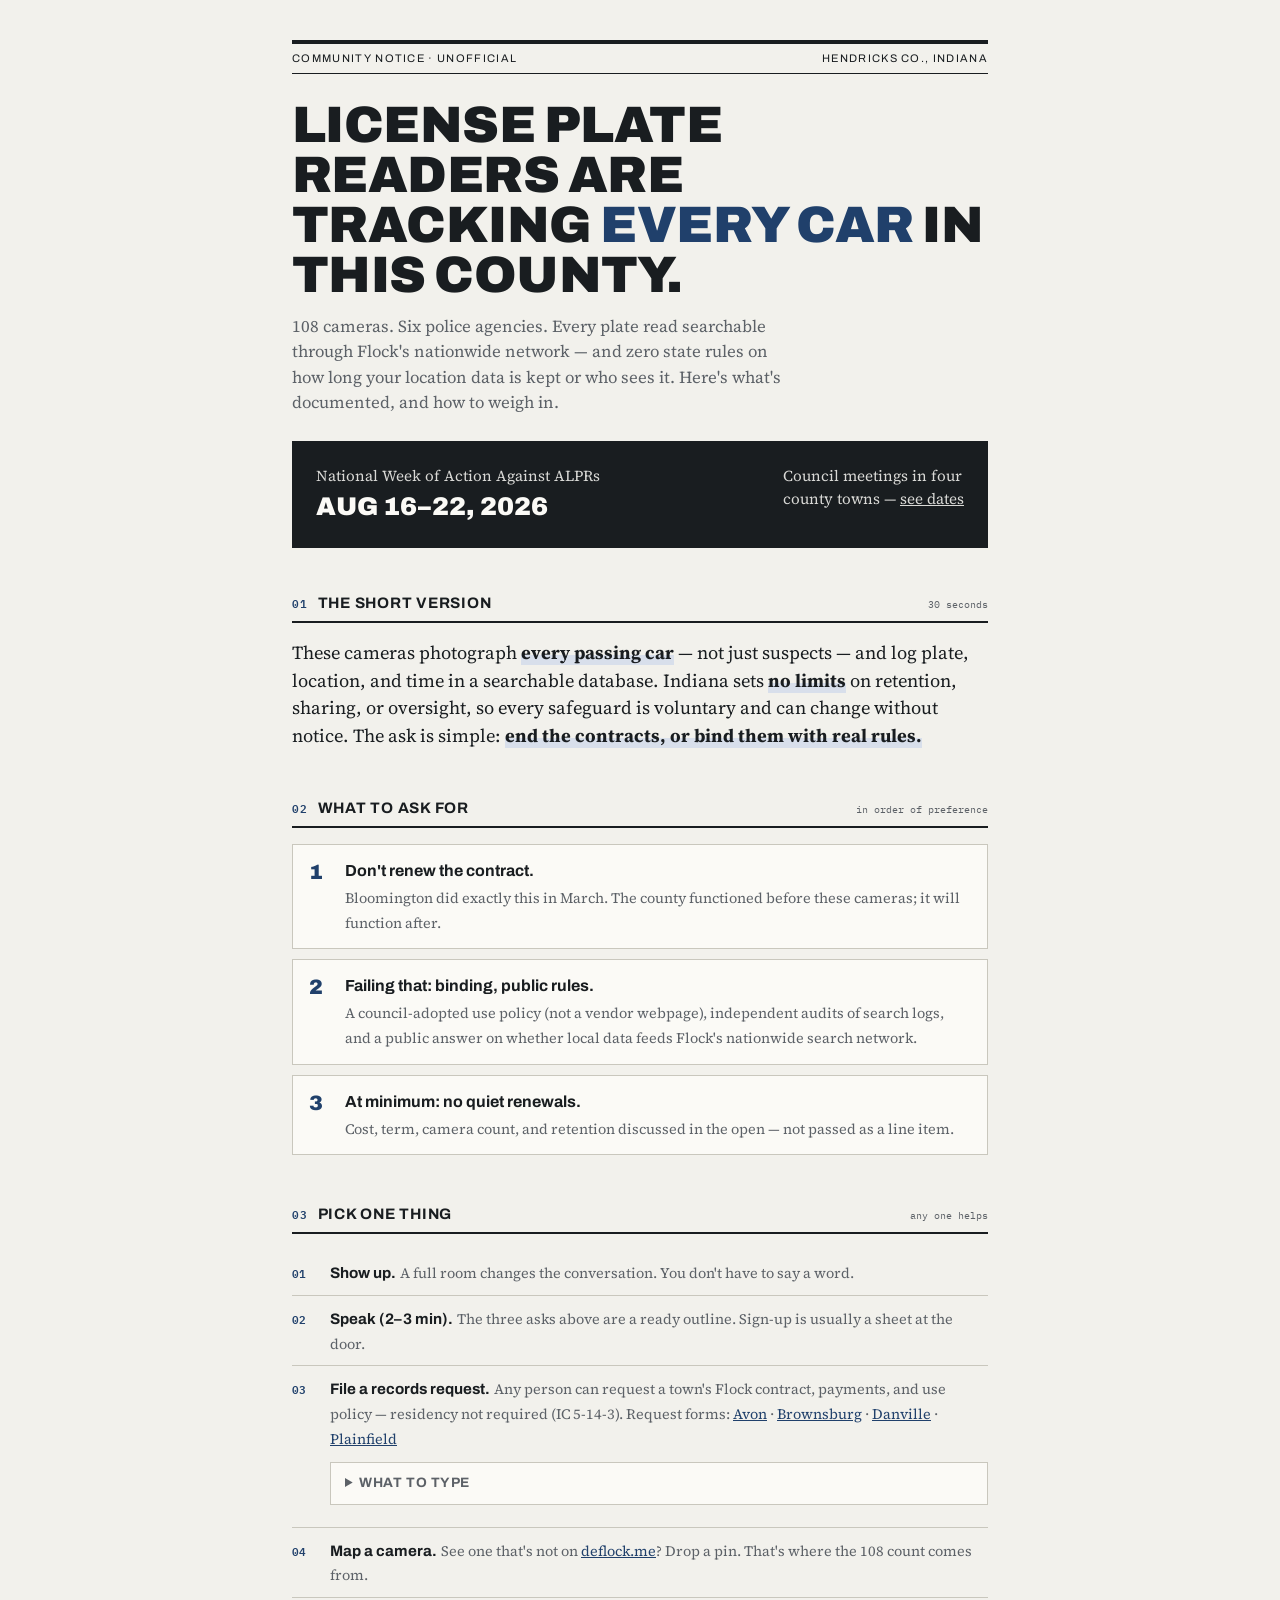
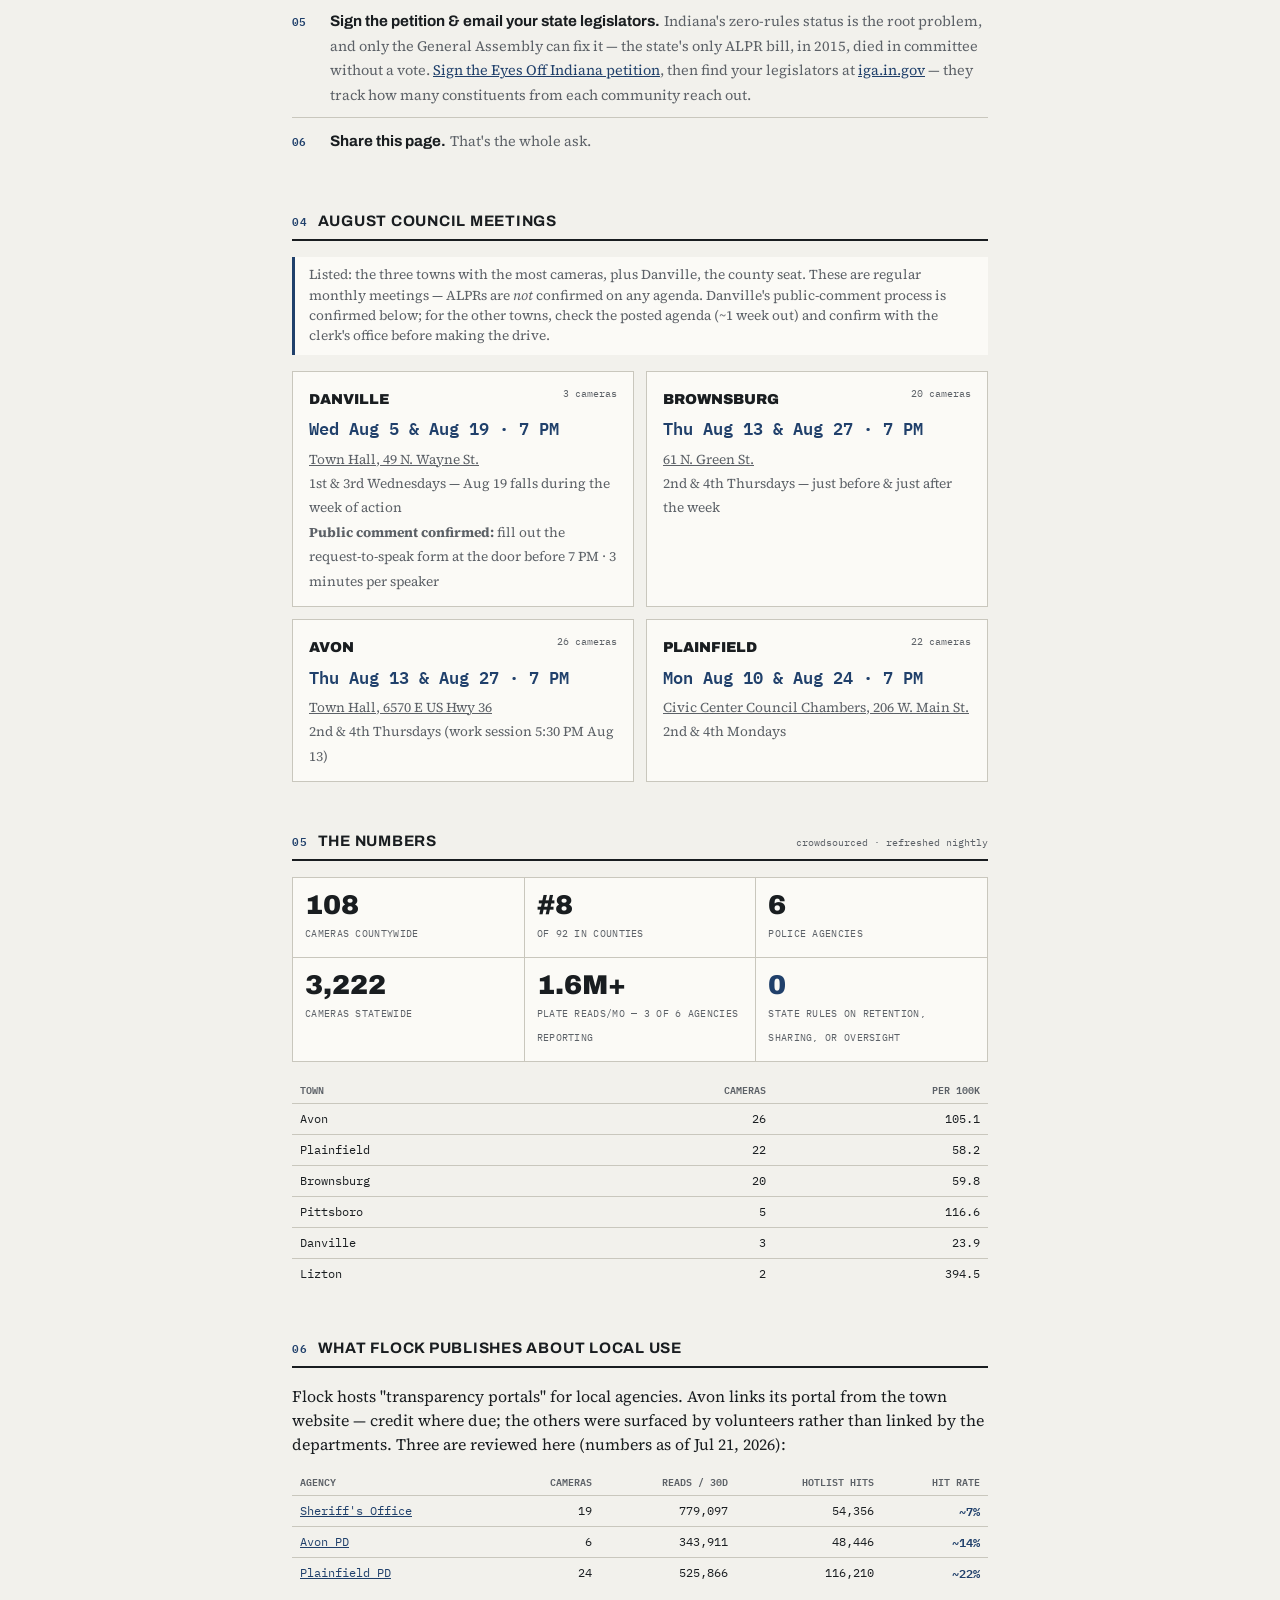
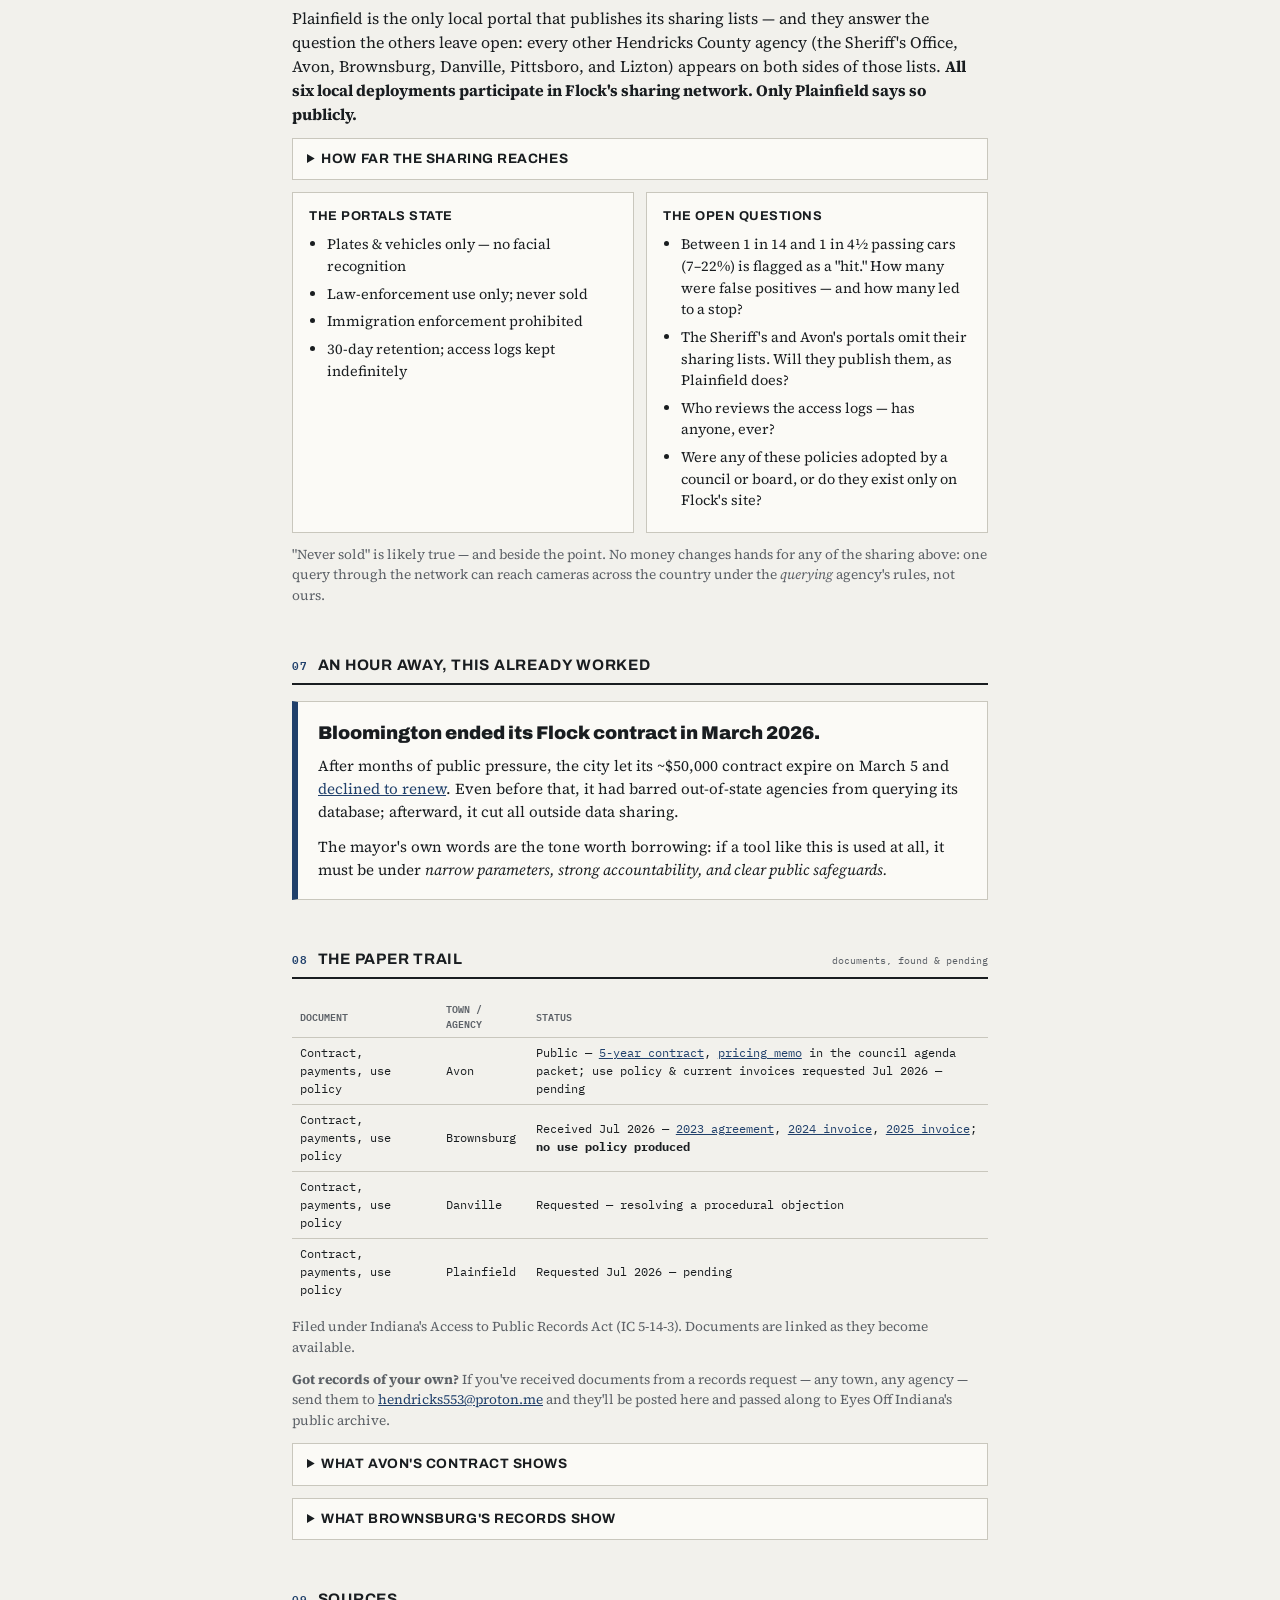
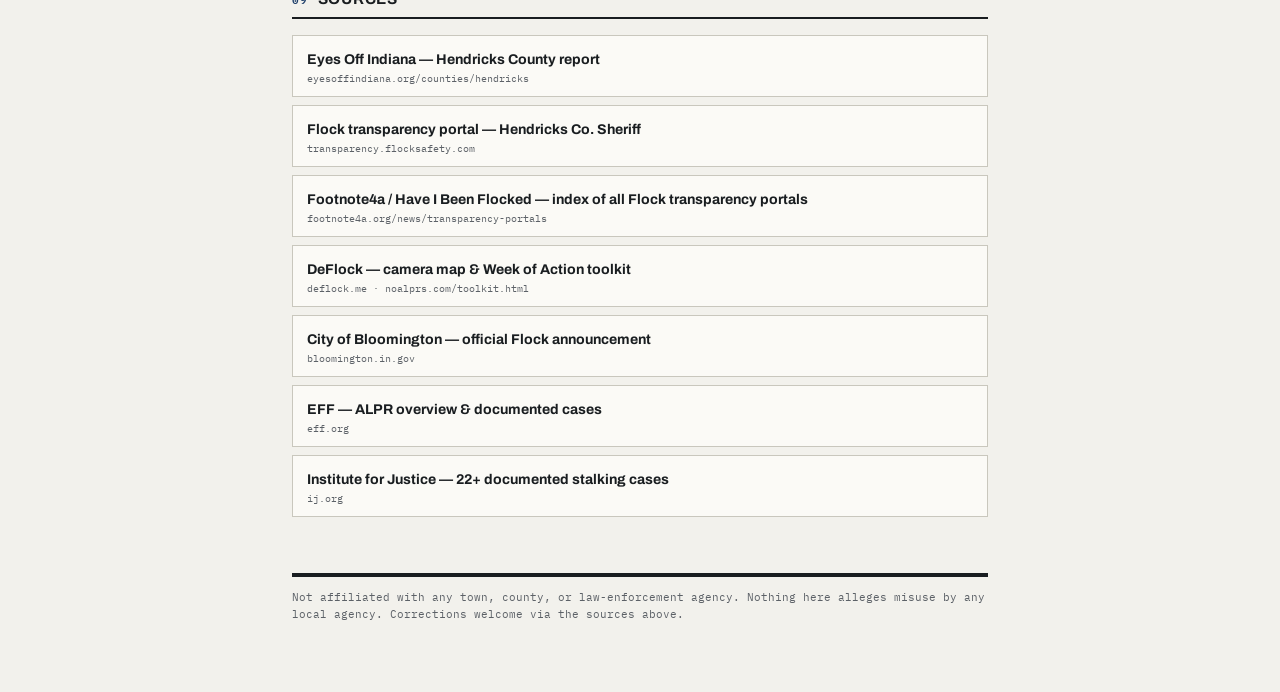
==== commit d92407eb: "added contact. reworded header. combined info." ====
--- a/index.html
+++ b/index.html
@@ -197,7 +197,7 @@
     <span>Hendricks Co., Indiana</span>
   </div>
   <h1>License plate readers are tracking <span class="thin">every car</span> in this county.</h1>
-  <p class="dek">108 cameras. Six police agencies. Zero state rules on how long your location data is kept or who it's shared with. Here's what's documented — and how to weigh in.</p>
+  <p class="dek">108 cameras. Six police agencies. Every plate read searchable through Flock's nationwide network — and zero state rules on how long your location data is kept or who sees it. Here's what's documented, and how to weigh in.</p>
 
   <div class="hero">
     <div>
@@ -362,13 +362,14 @@
   <table>
     <thead><tr><th>Document</th><th>Town / Agency</th><th>Status</th></tr></thead>
     <tbody>
-      <tr><td>Contract, payments, use policy</td><td>Avon</td><td>Public — <a href="https://www.avonindiana.gov/AgendaCenter/ViewFile/Item/2071?fileID=2448" target="_blank" rel="noopener">5-year contract</a>, <a href="https://www.avonindiana.gov/AgendaCenter/ViewFile/Item/2071?fileID=2447" target="_blank" rel="noopener">pricing memo</a> in the council agenda packet; use policy &amp; current invoices not yet requested</td></tr>
+      <tr><td>Contract, payments, use policy</td><td>Avon</td><td>Public — <a href="https://www.avonindiana.gov/AgendaCenter/ViewFile/Item/2071?fileID=2448" target="_blank" rel="noopener">5-year contract</a>, <a href="https://www.avonindiana.gov/AgendaCenter/ViewFile/Item/2071?fileID=2447" target="_blank" rel="noopener">pricing memo</a> in the council agenda packet; use policy &amp; current invoices requested Jul 2026 — pending</td></tr>
       <tr><td>Contract, payments, use policy</td><td>Brownsburg</td><td>Received Jul 2026 — <a href="https://arwuosqyoonqmminkptr.supabase.co/storage/v1/object/public/public-records/ae5b203a22214b112240.pdf" target="_blank" rel="noopener">2023 agreement</a>, <a href="https://arwuosqyoonqmminkptr.supabase.co/storage/v1/object/public/public-records/ca34cb79a2cbc285342e.pdf" target="_blank" rel="noopener">2024 invoice</a>, <a href="https://arwuosqyoonqmminkptr.supabase.co/storage/v1/object/public/public-records/d8d95528d3e0418a3bf8.pdf" target="_blank" rel="noopener">2025 invoice</a>; <strong>no use policy produced</strong></td></tr>
       <tr><td>Contract, payments, use policy</td><td>Danville</td><td>Requested — resolving a procedural objection</td></tr>
-      <tr><td>Contract, payments, use policy</td><td>Plainfield</td><td>Not yet requested</td></tr>
+      <tr><td>Contract, payments, use policy</td><td>Plainfield</td><td>Requested Jul 2026 — pending</td></tr>
     </tbody>
   </table>
   <p class="fine">Filed under Indiana's Access to Public Records Act (IC 5-14-3). Documents are linked as they become available.</p>
+  <p class="fine"><strong>Got records of your own?</strong> If you've received documents from a records request — any town, any agency — send them to <a href="mailto:hendricks553@proton.me">hendricks553@proton.me</a> and they'll be posted here and passed along to Eyes Off Indiana's public archive.</p>
   <details>
     <summary>What Avon's contract shows</summary>
     <div class="inner">
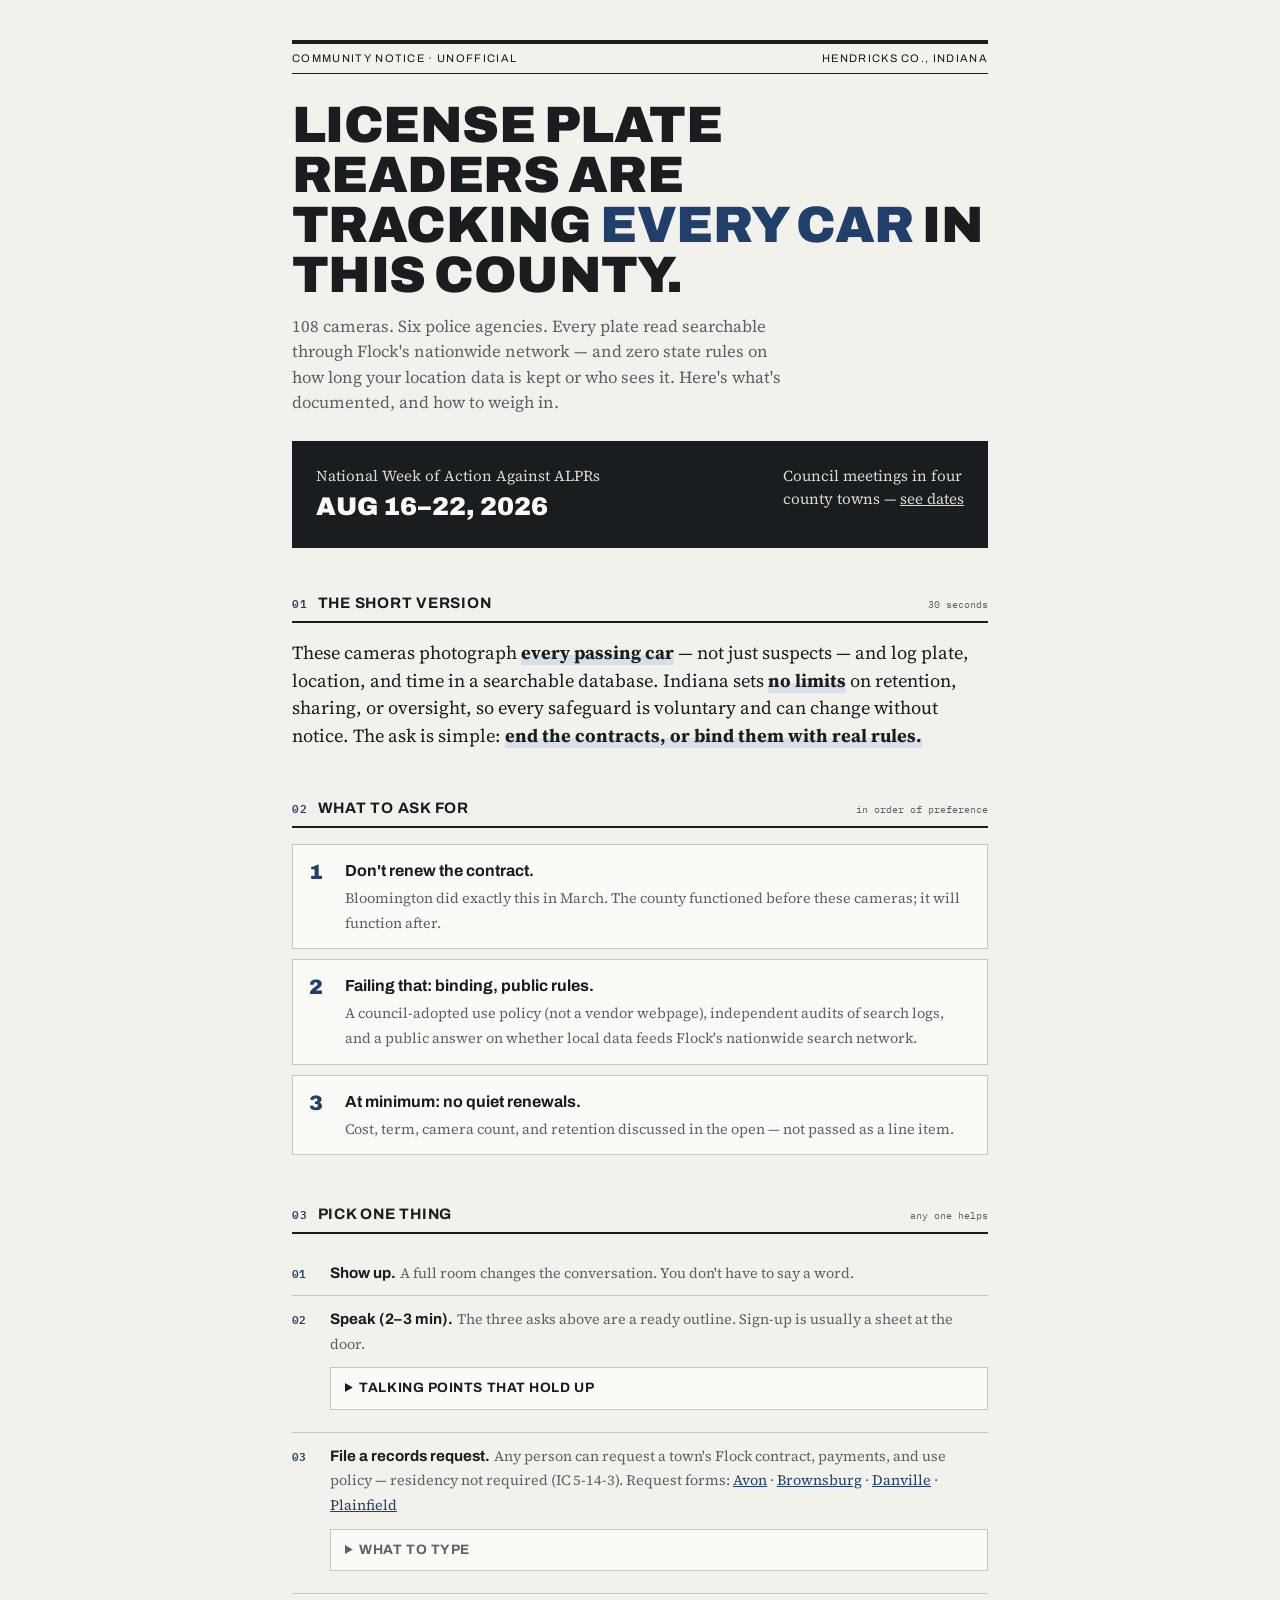
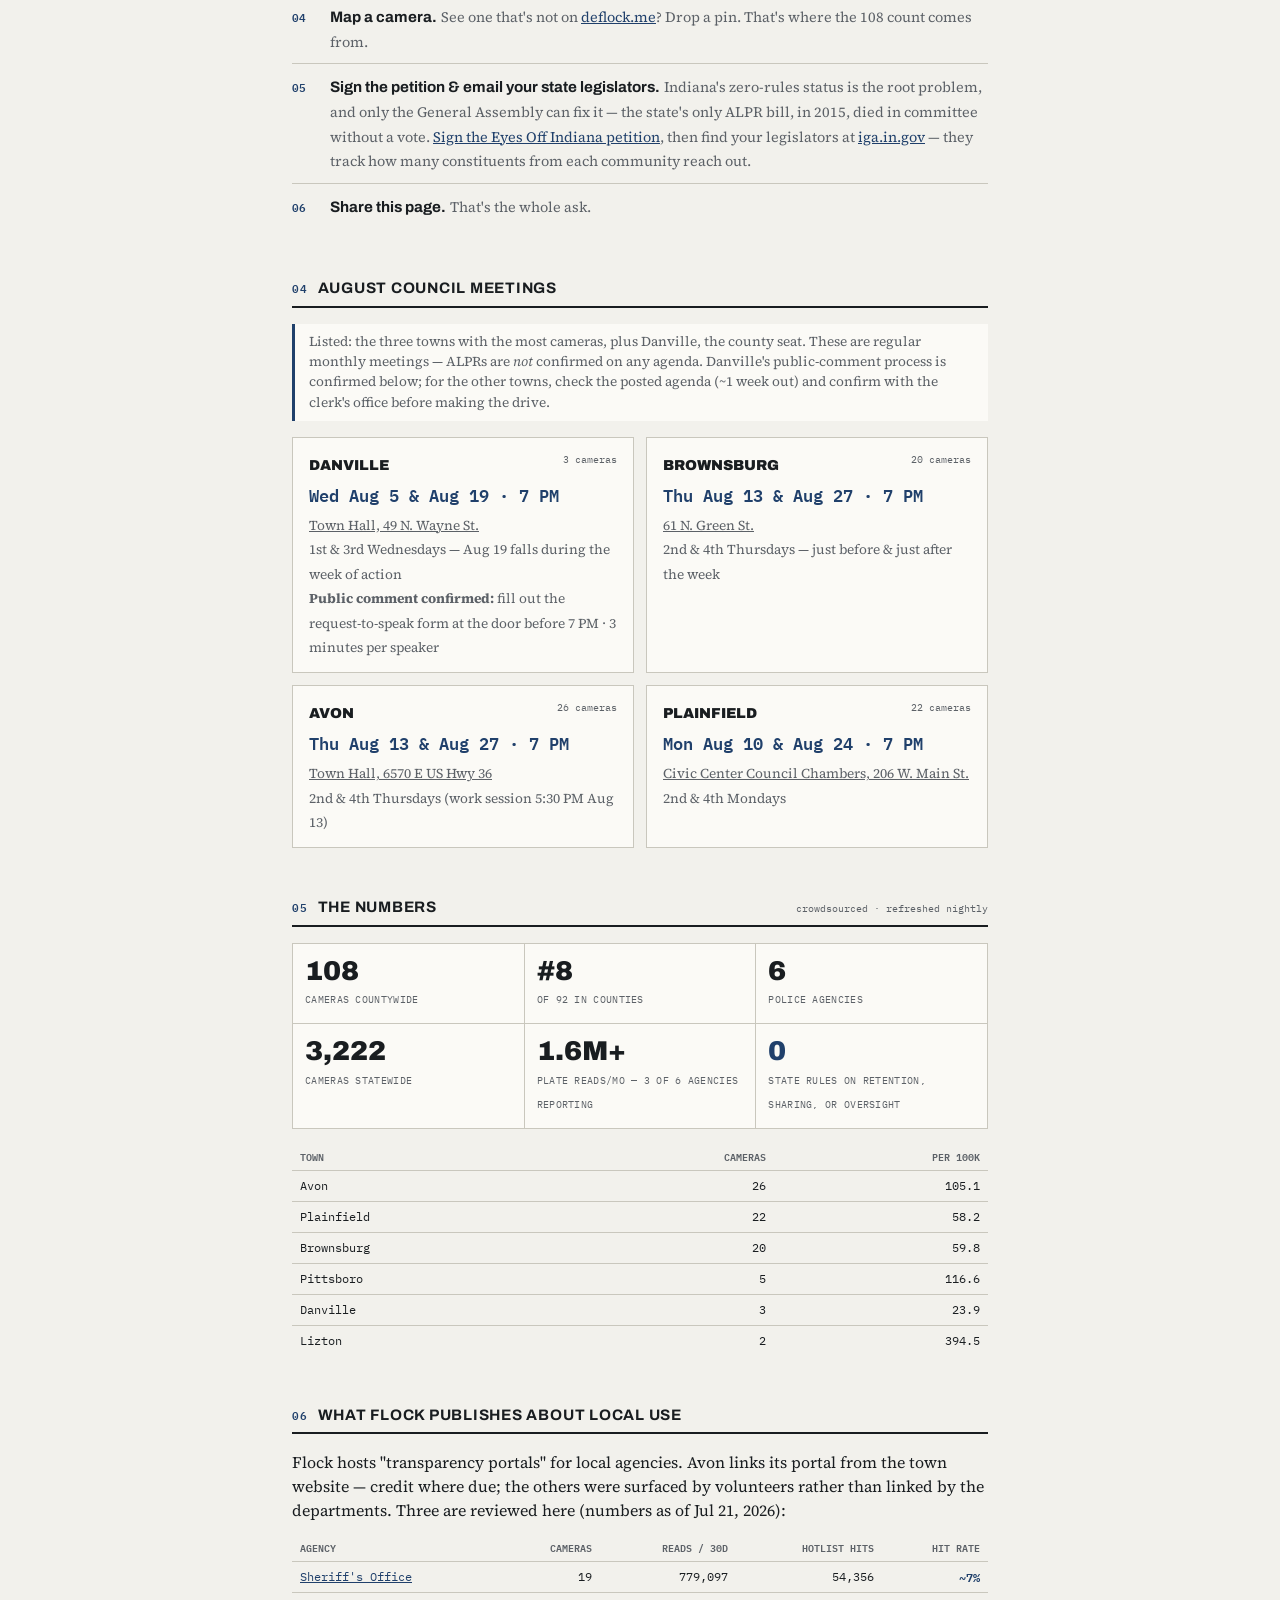
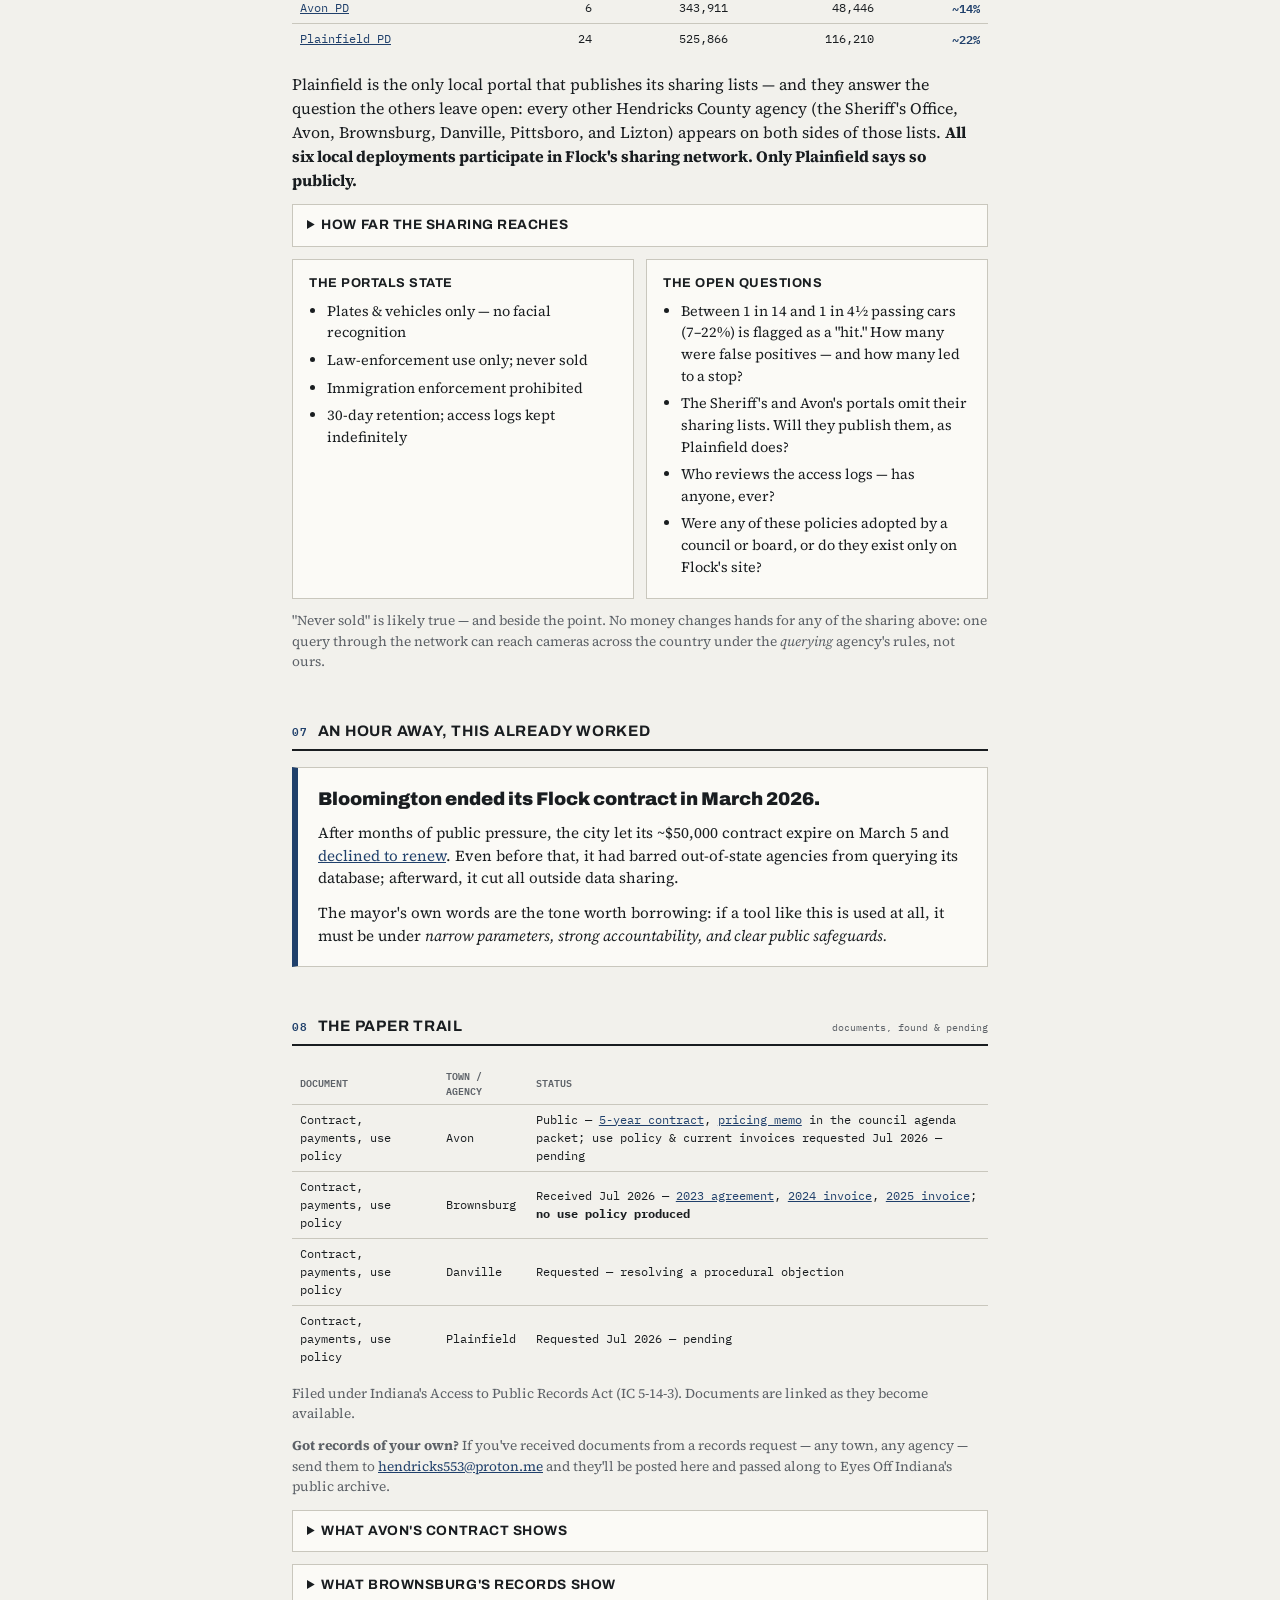
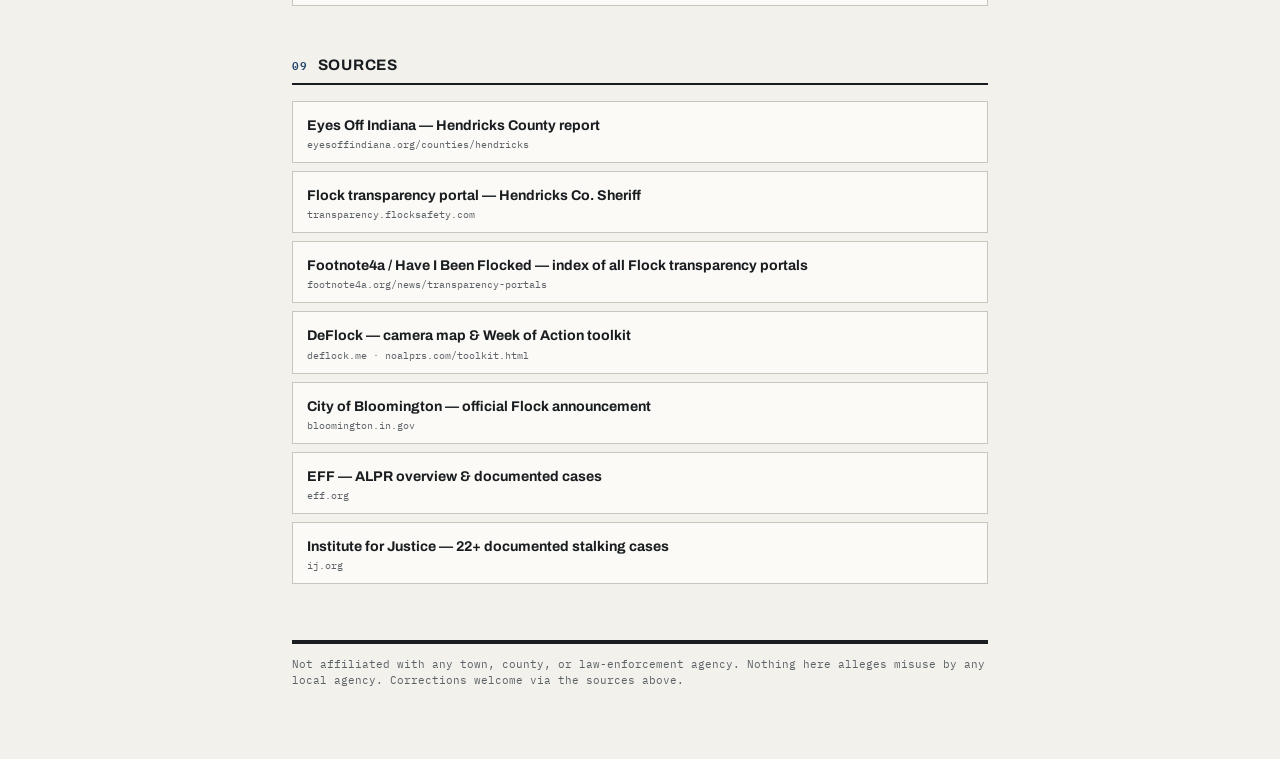
==== commit e05970d6: "readded talking points" ====
--- a/index.html
+++ b/index.html
@@ -235,7 +235,19 @@
   <h2>Pick one thing <small>any one helps</small></h2>
   <ol class="acts">
     <li><span class="k">01</span><div><span class="do">Show up.</span> <span class="how">A full room changes the conversation. You don't have to say a word.</span></div></li>
-    <li><span class="k">02</span><div><span class="do">Speak (2&ndash;3 min).</span> <span class="how">The three asks above are a ready outline. Sign-up is usually a sheet at the door.</span></div></li>
+    <li><span class="k">02</span><div><span class="do">Speak (2&ndash;3 min).</span> <span class="how">The three asks above are a ready outline. Sign-up is usually a sheet at the door.</span>
+      <details>
+        <summary>Talking points that hold up</summary>
+        <div class="inner">
+          <ul style="font-size:.9rem;margin-bottom:0">
+            <li><strong>It's not the camera, it's the database.</strong> Nobody objects to being photographed in public. The objection is that every read goes into a system searchable nationwide, without a warrant, under the <em>querying</em> agency's rules — Plainfield's own portal lists agencies in 30+ states with access.</li>
+            <li><strong>Misuse is documented, not hypothetical.</strong> The Institute for Justice has tracked 22+ cases of officers using ALPR data to stalk romantic partners; EFF has documented wrongful-stop settlements up to $1.9M. Most cases surfaced from outside audits — not the system policing itself.</li>
+            <li><strong>Locally, there are no rules.</strong> Indiana sets none, and a fulfilled records request shows at least one local department has no written use policy at all — the cameras run on the vendor's terms of service.</li>
+            <li><strong>The ask is modest.</strong> Bloomington ended its contract in March after public pressure. Failing that: a council-adopted policy, independent audit of search logs, and a public decision — not a quiet auto-renewal.</li>
+          </ul>
+        </div>
+      </details>
+      </div></li>
     <li><span class="k">03</span><div><span class="do">File a records request.</span> <span class="how">Any person can request a town's Flock contract, payments, and use policy — residency not required (IC 5-14-3). Request forms: <a href="https://www.avonindiana.gov/177/Public-Records-Requests" target="_blank" rel="noopener">Avon</a> · <a href="https://laserfiche.brownsburg.org/Forms/PublicRecordsRequest" target="_blank" rel="noopener">Brownsburg</a> · <a href="https://danvillein.gov/egov/apps/action/center.egov?view=form;page=1;id=33" target="_blank" rel="noopener">Danville</a> · <a href="https://www.townofplainfield.com/1941/Records-Requests" target="_blank" rel="noopener">Plainfield</a>
       <details>
         <summary>What to type</summary>
@@ -369,7 +381,7 @@
     </tbody>
   </table>
   <p class="fine">Filed under Indiana's Access to Public Records Act (IC 5-14-3). Documents are linked as they become available.</p>
-  <p class="fine"><strong>Got records of your own?</strong> If you've received documents from a records request — any town, any agency — send them to <a href="mailto:hendricks553@proton.me">hendricks553@proton.me</a> and they'll be posted here and passed along to Eyes Off Indiana's public archive.</p>
+  <p class="fine"><strong>Got records of your own?</strong> If you've received documents from a records request — any town, any agency — send them to <a href="hendricks553@proton.me">hendricks553@proton.me</a> and they'll be posted here and passed along to Eyes Off Indiana's public archive.</p>
   <details>
     <summary>What Avon's contract shows</summary>
     <div class="inner">
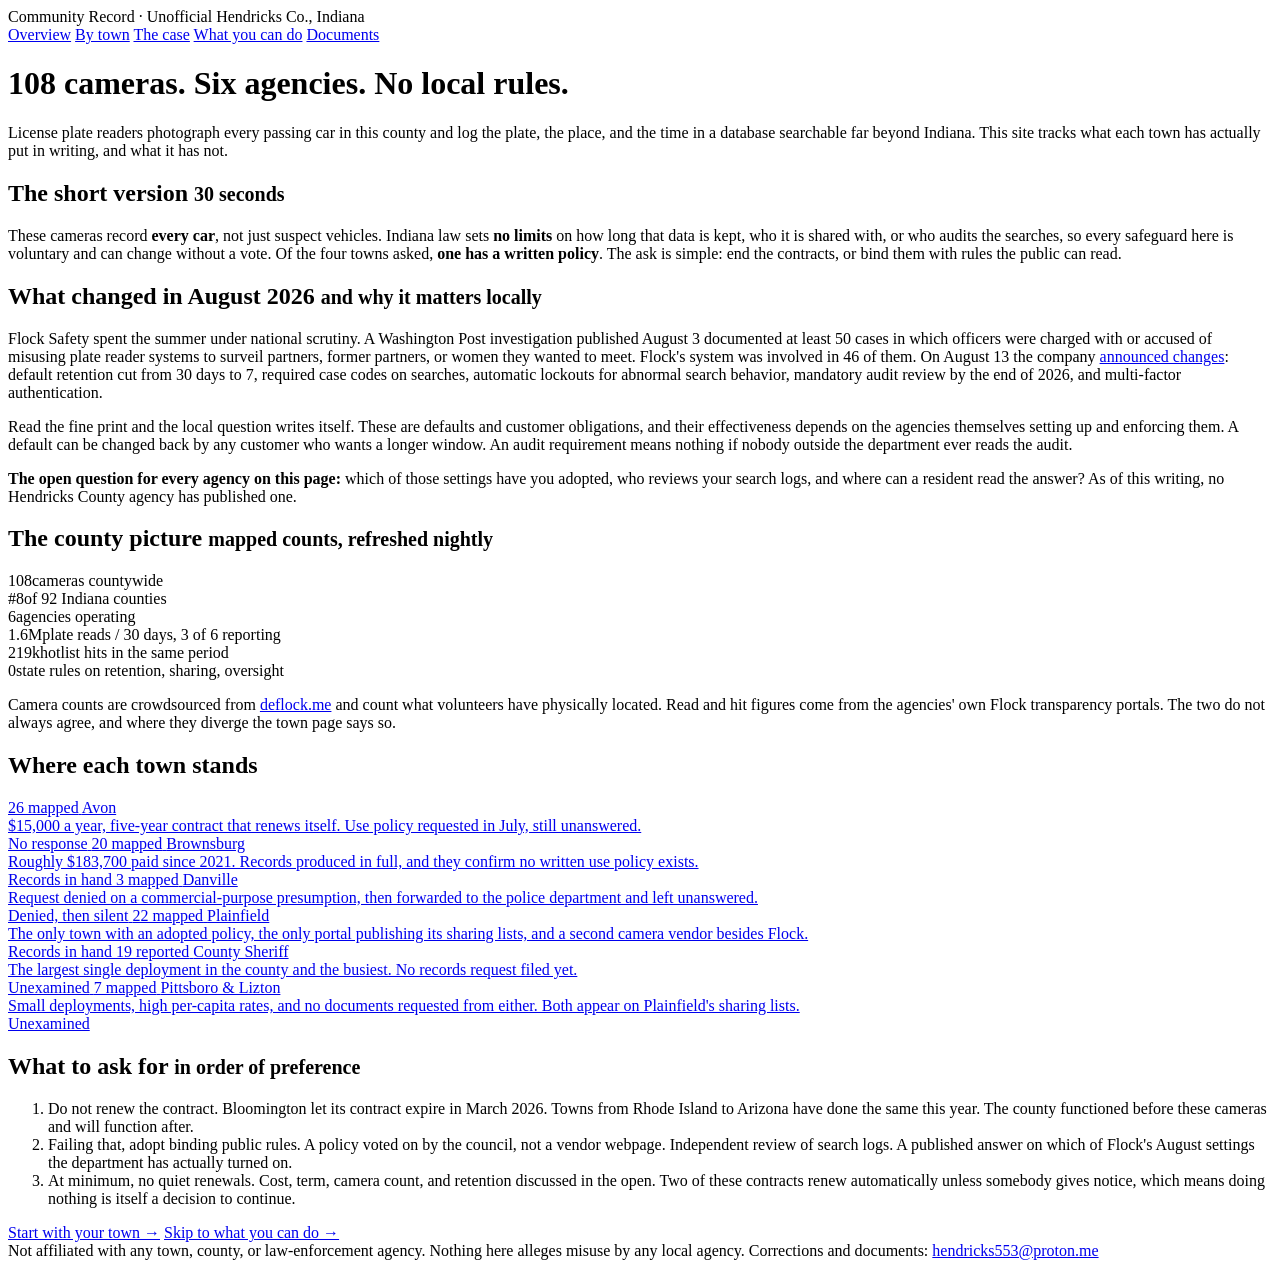
==== commit ab95f0e2: "Update index.html" ====
--- a/index.html
+++ b/index.html
@@ -4,424 +4,126 @@
 <meta charset="UTF-8">
 <meta name="viewport" content="width=device-width, initial-scale=1.0">
 <title>ALPRs in Hendricks County</title>
+<meta name="description" content="What is documented about license plate reader cameras in Hendricks County, Indiana: contracts, costs, policies, and what each town has and has not disclosed.">
 <link rel="preconnect" href="https://fonts.googleapis.com">
+<link rel="preconnect" href="https://fonts.gstatic.com" crossorigin>
 <link href="https://fonts.googleapis.com/css2?family=Archivo:wght@500;700;900&family=Source+Serif+4:opsz,wght@8..60,400;8..60,600&family=IBM+Plex+Mono:wght@400;600&display=swap" rel="stylesheet">
-<style>
-  :root{
-    --paper:#f2f1ec; --ink:#191d20; --soft:#5c6167;
-    --line:#c9c7bd; --rule:#191d20;
-    --accent:#20406b; --white:#fbfaf6;
-  }
-  *{box-sizing:border-box;}
-  html{scroll-behavior:smooth;}
-  body{
-    margin:0; background:var(--paper); color:var(--ink);
-    font-family:"Source Serif 4", Georgia, serif;
-    font-size:16px; line-height:1.5;
-  }
-  .d{ font-family:"Archivo", "Helvetica Neue", sans-serif; }
-  .m{ font-family:"IBM Plex Mono", Menlo, monospace; }
-  a{ color:var(--accent); }
-  .wrap{ max-width:740px; margin:0 auto; padding:0 22px 70px; }
-
-  /* ---- masthead ---- */
-  header{ padding:40px 0 0; }
-  .notice-bar{
-    display:flex; justify-content:space-between; align-items:center;
-    border-top:4px solid var(--rule); border-bottom:1px solid var(--rule);
-    padding:6px 0; font-size:11px; letter-spacing:.12em; text-transform:uppercase;
-  }
-  h1{
-    font-family:"Archivo",sans-serif; font-weight:900;
-    font-size:clamp(2rem, 6vw, 3.2rem);
-    line-height:.98; letter-spacing:-.01em;
-    text-transform:uppercase;
-    margin:26px 0 14px;
-  }
-  h1 .thin{ color:var(--accent); }
-  .dek{ font-size:1.05rem; color:var(--soft); max-width:56ch; margin:0 0 26px; }
-
-  /* ---- hero date ---- */
-  .hero{
-    background:var(--ink); color:var(--white);
-    padding:22px 24px; margin:0 0 44px;
-    display:flex; flex-wrap:wrap; gap:6px 24px;
-    justify-content:space-between; align-items:baseline;
-  }
-  .hero .when{ font-family:"Archivo",sans-serif; font-weight:900; font-size:1.6rem; text-transform:uppercase; }
-  .hero .what{ font-size:.95rem; opacity:.85; }
-  .hero-sub{ font-size:12px; color:var(--soft); margin:0 0 40px; }
-  .hero-sub .m{ font-size:11px; }
-
-  /* ---- sections ---- */
-  .wrap{ counter-reset:sec; }
-  section{ margin:0 0 48px; }
-  h2{
-    font-family:"Archivo",sans-serif; font-weight:700;
-    font-size:.95rem; text-transform:uppercase; letter-spacing:.05em;
-    border-bottom:2px solid var(--rule);
-    padding-bottom:6px; margin:0 0 16px;
-    display:flex; align-items:baseline; gap:10px;
-  }
-  section h2::before{
-    counter-increment:sec;
-    content:counter(sec, decimal-leading-zero);
-    font-family:"IBM Plex Mono",monospace;
-    font-size:11px; font-weight:600; color:var(--accent);
-  }
-  h2 small{ font-family:"IBM Plex Mono",monospace; font-size:10px; font-weight:400; color:var(--soft); letter-spacing:0; text-transform:none; margin-left:auto; }
-  p{ margin:0 0 12px; }
-
-  /* short version */
-  .lede{ font-size:1.15rem; line-height:1.5; }
-  .lede strong{ background:linear-gradient(transparent 62%, #d8dfeb 62%); }
-
-  /* asks */
-  .asks{ margin:0; padding:0; counter-reset:ask; }
-  .asks li{
-    list-style:none; margin:0 0 10px; padding:14px 16px 14px 52px;
-    background:var(--white); border:1px solid var(--line); position:relative;
-  }
-  .asks li::before{
-    counter-increment:ask; content:counter(ask);
-    position:absolute; left:16px; top:12px;
-    font-family:"Archivo",sans-serif; font-weight:900; font-size:1.3rem;
-    color:var(--accent);
-  }
-  .asks .head{ font-family:"Archivo",sans-serif; font-weight:700; display:block; margin-bottom:2px; }
-  .asks .why{ font-size:.9rem; color:var(--soft); }
-
-  /* actions */
-  .acts{ margin:0; padding:0; }
-  .acts li{
-    list-style:none; display:grid; grid-template-columns:26px 1fr;
-    gap:12px; padding:10px 0; border-bottom:1px solid var(--line);
-    align-items:baseline;
-  }
-  .acts li:last-child{ border-bottom:none; }
-  .acts .k{ font-family:"IBM Plex Mono",monospace; font-size:11px; color:var(--accent); font-weight:600; }
-  .acts .do{ font-family:"Archivo",sans-serif; font-weight:700; font-size:.95rem; }
-  .acts .how{ font-size:.9rem; color:var(--soft); }
-
-  /* meetings */
-  .meet-note{
-    font-size:.85rem; color:var(--soft);
-    border-left:3px solid var(--accent); padding:8px 14px; margin:0 0 16px;
-    background:var(--white);
-  }
-  .meets{ display:grid; grid-template-columns:1fr 1fr; gap:12px; }
-  @media(max-width:620px){ .meets{ grid-template-columns:1fr; } }
-  .meet{
-    background:var(--white); border:1px solid var(--line); padding:14px 16px;
-  }
-  .meet.star{ border:2px solid var(--ink); }
-  .meet .town{ font-family:"Archivo",sans-serif; font-weight:900; text-transform:uppercase; font-size:.9rem; }
-  .meet .cams{ font-family:"IBM Plex Mono",monospace; font-size:10px; color:var(--soft); float:right; }
-  .meet .date{ font-family:"IBM Plex Mono",monospace; font-weight:600; color:var(--accent); display:block; margin:6px 0 4px; font-size:1.05rem; }
-  .meet .addr a{ color:var(--soft); }
-  .meet .addr{ font-size:.85rem; color:var(--soft); }
-  .meet .badge{
-    display:inline-block; font-family:"IBM Plex Mono",monospace; font-size:9px;
-    text-transform:uppercase; letter-spacing:.08em;
-    background:var(--ink); color:var(--white); padding:2px 6px; margin-top:8px;
-  }
-
-  /* numbers */
-  .stats{ display:grid; grid-template-columns:repeat(3,1fr); gap:1px; background:var(--line); border:1px solid var(--line); margin-bottom:14px; }
-  @media(max-width:520px){ .stats{ grid-template-columns:repeat(2,1fr);} }
-  .stat{ background:var(--white); padding:14px 12px; }
-  .stat .n{ font-family:"Archivo",sans-serif; font-weight:900; font-size:1.7rem; display:block; line-height:1; }
-  .stat .l{ font-family:"IBM Plex Mono",monospace; font-size:10px; text-transform:uppercase; letter-spacing:.03em; color:var(--soft); }
-  table{ width:100%; border-collapse:collapse; font-family:"IBM Plex Mono",monospace; font-size:12px; }
-  th,td{ text-align:left; padding:6px 8px; border-bottom:1px solid var(--line); }
-  th{ font-size:10px; text-transform:uppercase; color:var(--soft); font-weight:600; }
-  td.num, th.num{ text-align:right; }
-  tr:last-child td{ border-bottom:none; }
-
-  /* portal */
-  .duo{ display:grid; grid-template-columns:1fr 1fr; gap:12px; }
-  @media(max-width:620px){ .duo{ grid-template-columns:1fr; } }
-  .duo .col{ background:var(--white); border:1px solid var(--line); padding:14px 16px; }
-  .duo .t{ font-family:"Archivo",sans-serif; font-weight:700; font-size:.8rem; text-transform:uppercase; letter-spacing:.04em; margin-bottom:8px; }
-  .duo ul{ margin:0; padding-left:18px; font-size:.9rem; }
-  .duo li{ margin-bottom:6px; }
-  .fine{ font-size:.85rem; color:var(--soft); margin-top:12px; }
-
-  /* precedent */
-  .bloom{
-    background:var(--white); border:1px solid var(--line);
-    border-left:6px solid var(--accent); padding:18px 20px;
-  }
-  .bloom .big{ font-family:"Archivo",sans-serif; font-weight:900; font-size:1.15rem; margin:0 0 8px; }
-  .bloom p{ font-size:.95rem; }
-  .bloom p:last-child{ margin-bottom:0; }
-
-  /* sources */
-  .srcs{ display:grid; gap:8px; }
-  .src{ display:block; background:var(--white); border:1px solid var(--line); padding:10px 14px; text-decoration:none; }
-  .src:hover{ border-color:var(--accent); }
-  .src .n{ font-family:"Archivo",sans-serif; font-weight:700; font-size:.88rem; color:var(--ink); }
-  .src .u{ display:block; font-family:"IBM Plex Mono",monospace; font-size:10px; color:var(--soft); margin-top:1px; }
-
-  details{
-    background:var(--white); border:1px solid var(--line);
-    padding:0; margin:12px 0;
-  }
-  details summary{
-    cursor:pointer; padding:10px 14px;
-    font-family:"Archivo",sans-serif; font-weight:700; font-size:.85rem;
-    text-transform:uppercase; letter-spacing:.04em;
-    list-style-position:inside;
-  }
-  details summary:hover{ color:var(--accent); }
-  details[open] summary{ border-bottom:1px solid var(--line); }
-  details .inner{ padding:12px 16px; }
-  details .inner p:last-child, details .inner ul:last-child{ margin-bottom:0; }
-  .copyblock{
-    font-family:"IBM Plex Mono",monospace; font-size:12.5px; line-height:1.55;
-    background:var(--paper); border:1px dashed var(--line);
-    padding:12px 14px; white-space:pre-wrap;
-  }
-  footer{
-    border-top:4px solid var(--rule); margin-top:56px; padding-top:12px;
-    font-family:"IBM Plex Mono",monospace; font-size:11px; color:var(--soft);
-  }
-</style>
+<link rel="stylesheet" href="style.css">
 </head>
 <body>
 <div class="wrap">
 
 <header>
-  <div class="notice-bar d">
-    <span>Community Notice · Unofficial</span>
+  <div class="notice-bar">
+    <span>Community Record &middot; Unofficial</span>
     <span>Hendricks Co., Indiana</span>
   </div>
-  <h1>License plate readers are tracking <span class="thin">every car</span> in this county.</h1>
-  <p class="dek">108 cameras. Six police agencies. Every plate read searchable through Flock's nationwide network — and zero state rules on how long your location data is kept or who sees it. Here's what's documented, and how to weigh in.</p>
+  <nav class="main">
+    <a href="index.html" aria-current="page">Overview</a>
+    <a href="towns.html">By town</a>
+    <a href="why.html">The case</a>
+    <a href="act.html">What you can do</a>
+    <a href="documents.html">Documents</a>
+  </nav>
 
-  <div class="hero">
-    <div>
-      <span class="what">National Week of Action Against ALPRs</span><br>
-      <span class="when">Aug 16&ndash;22, 2026</span>
-    </div>
-    <div class="what">Council meetings in four<br>county towns — <a href="#meet" style="color:inherit">see dates</a></div>
-  </div>
+  <h1>108 cameras. Six agencies. <span class="thin">No local rules.</span></h1>
+  <p class="dek">License plate readers photograph every passing car in this county and log the plate, the place, and the time in a database searchable far beyond Indiana. This site tracks what each town has actually put in writing, and what it has not.</p>
 </header>
 
-<section id="short">
+<section>
   <h2>The short version <small>30 seconds</small></h2>
-  <p class="lede">These cameras photograph <strong>every passing car</strong> — not just suspects — and log plate, location, and time in a searchable database. Indiana sets <strong>no limits</strong> on retention, sharing, or oversight, so every safeguard is voluntary and can change without notice. The ask is simple: <strong>end the contracts, or bind them with real rules.</strong></p>
+  <p class="lede">These cameras record <strong>every car</strong>, not just suspect vehicles. Indiana law sets <strong>no limits</strong> on how long that data is kept, who it is shared with, or who audits the searches, so every safeguard here is voluntary and can change without a vote. Of the four towns asked, <strong>one has a written policy</strong>. The ask is simple: end the contracts, or bind them with rules the public can read.</p>
 </section>
 
-<section id="ask">
+<section>
+  <h2>What changed in August 2026 <small>and why it matters locally</small></h2>
+  <p>Flock Safety spent the summer under national scrutiny. A Washington Post investigation published August 3 documented at least 50 cases in which officers were charged with or accused of misusing plate reader systems to surveil partners, former partners, or women they wanted to meet. Flock's system was involved in 46 of them. On August 13 the company <a href="https://www.technologyreview.com/2026/08/13/1141904/flock-is-tightening-its-rules-in-response-to-a-growing-surveillance-backlash/" target="_blank" rel="noopener">announced changes</a>: default retention cut from 30 days to 7, required case codes on searches, automatic lockouts for abnormal search behavior, mandatory audit review by the end of 2026, and multi-factor authentication.</p>
+  <p>Read the fine print and the local question writes itself. These are defaults and customer obligations, and their effectiveness depends on the agencies themselves setting up and enforcing them. A default can be changed back by any customer who wants a longer window. An audit requirement means nothing if nobody outside the department ever reads the audit.</p>
+  <div class="note warn">
+    <strong>The open question for every agency on this page:</strong> which of those settings have you adopted, who reviews your search logs, and where can a resident read the answer? As of this writing, no Hendricks County agency has published one.
+  </div>
+</section>
+
+<section>
+  <h2>The county picture <small>mapped counts, refreshed nightly</small></h2>
+  <div class="stats">
+    <div class="stat"><span class="n">108</span><span class="l">cameras countywide</span></div>
+    <div class="stat"><span class="n">#8</span><span class="l">of 92 Indiana counties</span></div>
+    <div class="stat"><span class="n">6</span><span class="l">agencies operating</span></div>
+    <div class="stat"><span class="n">1.6M</span><span class="l">plate reads / 30 days, 3 of 6 reporting</span></div>
+    <div class="stat"><span class="n">219k</span><span class="l">hotlist hits in the same period</span></div>
+    <div class="stat flag"><span class="n">0</span><span class="l">state rules on retention, sharing, oversight</span></div>
+  </div>
+  <p class="fine">Camera counts are crowdsourced from <a href="https://deflock.me" target="_blank" rel="noopener">deflock.me</a> and count what volunteers have physically located. Read and hit figures come from the agencies' own Flock transparency portals. The two do not always agree, and where they diverge the town page says so.</p>
+</section>
+
+<section>
+  <h2>Where each town stands</h2>
+  <div class="towns">
+    <a class="town-card" href="avon.html">
+      <span class="count">26 mapped</span>
+      <span class="name">Avon</span>
+      <div class="line">$15,000 a year, five-year contract that renews itself. Use policy requested in July, still unanswered.</div>
+      <span class="state open">No response</span>
+    </a>
+    <a class="town-card" href="brownsburg.html">
+      <span class="count">20 mapped</span>
+      <span class="name">Brownsburg</span>
+      <div class="line">Roughly $183,700 paid since 2021. Records produced in full, and they confirm no written use policy exists.</div>
+      <span class="state">Records in hand</span>
+    </a>
+    <a class="town-card" href="danville.html">
+      <span class="count">3 mapped</span>
+      <span class="name">Danville</span>
+      <div class="line">Request denied on a commercial-purpose presumption, then forwarded to the police department and left unanswered.</div>
+      <span class="state open">Denied, then silent</span>
+    </a>
+    <a class="town-card" href="plainfield.html">
+      <span class="count">22 mapped</span>
+      <span class="name">Plainfield</span>
+      <div class="line">The only town with an adopted policy, the only portal publishing its sharing lists, and a second camera vendor besides Flock.</div>
+      <span class="state">Records in hand</span>
+    </a>
+    <a class="town-card" href="sheriff.html">
+      <span class="count">19 reported</span>
+      <span class="name">County Sheriff</span>
+      <div class="line">The largest single deployment in the county and the busiest. No records request filed yet.</div>
+      <span class="state quiet">Unexamined</span>
+    </a>
+    <a class="town-card" href="towns.html">
+      <span class="count">7 mapped</span>
+      <span class="name">Pittsboro &amp; Lizton</span>
+      <div class="line">Small deployments, high per-capita rates, and no documents requested from either. Both appear on Plainfield's sharing lists.</div>
+      <span class="state quiet">Unexamined</span>
+    </a>
+  </div>
+</section>
+
+<section>
   <h2>What to ask for <small>in order of preference</small></h2>
   <ol class="asks">
     <li>
-      <span class="head">Don't renew the contract.</span>
-      <span class="why">Bloomington did exactly this in March. The county functioned before these cameras; it will function after.</span>
+      <span class="head">Do not renew the contract.</span>
+      <span class="why">Bloomington let its contract expire in March 2026. Towns from Rhode Island to Arizona have done the same this year. The county functioned before these cameras and will function after.</span>
     </li>
     <li>
-      <span class="head">Failing that: binding, public rules.</span>
-      <span class="why">A council-adopted use policy (not a vendor webpage), independent audits of search logs, and a public answer on whether local data feeds Flock's nationwide search network.</span>
+      <span class="head">Failing that, adopt binding public rules.</span>
+      <span class="why">A policy voted on by the council, not a vendor webpage. Independent review of search logs. A published answer on which of Flock's August settings the department has actually turned on.</span>
     </li>
     <li>
-      <span class="head">At minimum: no quiet renewals.</span>
-      <span class="why">Cost, term, camera count, and retention discussed in the open — not passed as a line item.</span>
+      <span class="head">At minimum, no quiet renewals.</span>
+      <span class="why">Cost, term, camera count, and retention discussed in the open. Two of these contracts renew automatically unless somebody gives notice, which means doing nothing is itself a decision to continue.</span>
     </li>
   </ol>
 </section>
 
-<section id="act">
-  <h2>Pick one thing <small>any one helps</small></h2>
-  <ol class="acts">
-    <li><span class="k">01</span><div><span class="do">Show up.</span> <span class="how">A full room changes the conversation. You don't have to say a word.</span></div></li>
-    <li><span class="k">02</span><div><span class="do">Speak (2&ndash;3 min).</span> <span class="how">The three asks above are a ready outline. Sign-up is usually a sheet at the door.</span>
-      <details>
-        <summary>Talking points that hold up</summary>
-        <div class="inner">
-          <ul style="font-size:.9rem;margin-bottom:0">
-            <li><strong>It's not the camera, it's the database.</strong> Nobody objects to being photographed in public. The objection is that every read goes into a system searchable nationwide, without a warrant, under the <em>querying</em> agency's rules — Plainfield's own portal lists agencies in 30+ states with access.</li>
-            <li><strong>Misuse is documented, not hypothetical.</strong> The Institute for Justice has tracked 22+ cases of officers using ALPR data to stalk romantic partners; EFF has documented wrongful-stop settlements up to $1.9M. Most cases surfaced from outside audits — not the system policing itself.</li>
-            <li><strong>Locally, there are no rules.</strong> Indiana sets none, and a fulfilled records request shows at least one local department has no written use policy at all — the cameras run on the vendor's terms of service.</li>
-            <li><strong>The ask is modest.</strong> Bloomington ended its contract in March after public pressure. Failing that: a council-adopted policy, independent audit of search logs, and a public decision — not a quiet auto-renewal.</li>
-          </ul>
-        </div>
-      </details>
-      </div></li>
-    <li><span class="k">03</span><div><span class="do">File a records request.</span> <span class="how">Any person can request a town's Flock contract, payments, and use policy — residency not required (IC 5-14-3). Request forms: <a href="https://www.avonindiana.gov/177/Public-Records-Requests" target="_blank" rel="noopener">Avon</a> · <a href="https://laserfiche.brownsburg.org/Forms/PublicRecordsRequest" target="_blank" rel="noopener">Brownsburg</a> · <a href="https://danvillein.gov/egov/apps/action/center.egov?view=form;page=1;id=33" target="_blank" rel="noopener">Danville</a> · <a href="https://www.townofplainfield.com/1941/Records-Requests" target="_blank" rel="noopener">Plainfield</a>
-      <details>
-        <summary>What to type</summary>
-        <div class="inner">
-          <div class="copyblock">I'd like copies of: (1) any contracts or agreements with Flock Safety, including the original and any renewals or amendments; (2) any invoices or payment records under those agreements; and (3) any policy, ordinance, or written guidance the town or police department has adopted governing use of its license plate reader cameras. Electronic copies by email are preferred. If any part of this request would involve a fee, please provide an estimated cost before proceeding. This request is for personal, noncommercial civic purposes.</div>
-          <p style="font-size:.85rem;color:var(--soft);margin-top:8px">Paste as-is into any of the four forms. The last sentence matters — at least one local town has denied a request by presuming commercial intent, and stating your purpose up front removes that basis.</p>
-        </div>
-      </details>
-      </span></div></li>
-    <li><span class="k">04</span><div><span class="do">Map a camera.</span> <span class="how">See one that's not on <a href="https://deflock.me">deflock.me</a>? Drop a pin. That's where the 108 count comes from.</span></div></li>
-    <li><span class="k">05</span><div><span class="do">Sign the petition &amp; email your state legislators.</span> <span class="how">Indiana's zero-rules status is the root problem, and only the General Assembly can fix it — the state's only ALPR bill, in 2015, died in committee without a vote. <a href="https://eyesoffindiana.org/petition" target="_blank" rel="noopener">Sign the Eyes Off Indiana petition</a>, then find your legislators at <a href="https://iga.in.gov" target="_blank" rel="noopener">iga.in.gov</a> — they track how many constituents from each community reach out.</span></div></li>
-    <li><span class="k">06</span><div><span class="do">Share this page.</span> <span class="how">That's the whole ask.</span></div></li>
-  </ol>
-</section>
-
-<section id="meet">
-  <h2>August council meetings</h2>
-  <p class="meet-note">Listed: the three towns with the most cameras, plus Danville, the county seat. These are regular monthly meetings — ALPRs are <em>not</em> confirmed on any agenda. Danville's public-comment process is confirmed below; for the other towns, check the posted agenda (~1 week out) and confirm with the clerk's office before making the drive.</p>
-  <div class="meets">
-    <div class="meet">
-      <span class="cams">3 cameras</span>
-      <span class="town">Danville</span>
-      <span class="date">Wed Aug 5 &amp; Aug 19 · 7 PM</span>
-      <span class="addr"><a href="https://maps.google.com/?q=49+N+Wayne+St,+Danville,+IN+46122" target="_blank" rel="noopener">Town Hall, 49 N. Wayne St.</a><br>1st &amp; 3rd Wednesdays — Aug 19 falls during the week of action<br><strong>Public comment confirmed:</strong> fill out the request-to-speak form at the door before 7 PM · 3 minutes per speaker</span>
-    </div>
-    <div class="meet">
-      <span class="cams">20 cameras</span>
-      <span class="town">Brownsburg</span>
-      <span class="date">Thu Aug 13 &amp; Aug 27 · 7 PM</span>
-      <span class="addr"><a href="https://maps.google.com/?q=61+N+Green+St,+Brownsburg,+IN+46112" target="_blank" rel="noopener">61 N. Green St.</a><br>2nd &amp; 4th Thursdays — just before &amp; just after the week</span>
-    </div>
-    <div class="meet">
-      <span class="cams">26 cameras</span>
-      <span class="town">Avon</span>
-      <span class="date">Thu Aug 13 &amp; Aug 27 · 7 PM</span>
-      <span class="addr"><a href="https://maps.google.com/?q=6570+E+US+Highway+36,+Avon,+IN+46123" target="_blank" rel="noopener">Town Hall, 6570 E US Hwy 36</a><br>2nd &amp; 4th Thursdays (work session 5:30 PM Aug 13)</span>
-    </div>
-    <div class="meet">
-      <span class="cams">22 cameras</span>
-      <span class="town">Plainfield</span>
-      <span class="date">Mon Aug 10 &amp; Aug 24 · 7 PM</span>
-      <span class="addr"><a href="https://maps.google.com/?q=206+W+Main+St,+Plainfield,+IN+46168" target="_blank" rel="noopener">Civic Center Council Chambers, 206 W. Main St.</a><br>2nd &amp; 4th Mondays</span>
-    </div>
-  </div>
-</section>
-
-<section id="numbers">
-  <h2>The numbers <small>crowdsourced · refreshed nightly</small></h2>
-  <div class="stats">
-    <div class="stat"><span class="n">108</span><span class="l">cameras countywide</span></div>
-    <div class="stat"><span class="n">#8</span><span class="l">of 92 IN counties</span></div>
-    <div class="stat"><span class="n">6</span><span class="l">police agencies</span></div>
-    <div class="stat"><span class="n">3,222</span><span class="l">cameras statewide</span></div>
-    <div class="stat"><span class="n">1.6M+</span><span class="l">plate reads/mo — 3 of 6 agencies reporting</span></div>
-    <div class="stat"><span class="n" style="color:var(--accent)">0</span><span class="l">state rules on retention, sharing, or oversight</span></div>
-  </div>
-  <table>
-    <thead><tr><th>Town</th><th class="num">Cameras</th><th class="num">Per 100k</th></tr></thead>
-    <tbody>
-      <tr><td>Avon</td><td class="num">26</td><td class="num">105.1</td></tr>
-      <tr><td>Plainfield</td><td class="num">22</td><td class="num">58.2</td></tr>
-      <tr><td>Brownsburg</td><td class="num">20</td><td class="num">59.8</td></tr>
-      <tr><td>Pittsboro</td><td class="num">5</td><td class="num">116.6</td></tr>
-      <tr><td>Danville</td><td class="num">3</td><td class="num">23.9</td></tr>
-      <tr><td>Lizton</td><td class="num">2</td><td class="num">394.5</td></tr>
-    </tbody>
-  </table>
-</section>
-
-<section id="portal">
-  <h2>What Flock publishes about local use</h2>
-  <p>Flock hosts "transparency portals" for local agencies. Avon links its portal from the town website — credit where due; the others were surfaced by volunteers rather than linked by the departments. Three are reviewed here (numbers as of Jul 21, 2026):</p>
-  <table>
-    <thead><tr><th>Agency</th><th class="num">Cameras</th><th class="num">Reads / 30d</th><th class="num">Hotlist hits</th><th class="num">Hit rate</th></tr></thead>
-    <tbody>
-      <tr><td><a href="https://transparency.flocksafety.com/hendricks-county-in-so" target="_blank" rel="noopener">Sheriff's Office</a></td><td class="num">19</td><td class="num">779,097</td><td class="num">54,356</td><td class="num" style="color:var(--accent);font-weight:600">~7%</td></tr>
-      <tr><td><a href="https://transparency.flocksafety.com/avon-in-pd" target="_blank" rel="noopener">Avon PD</a></td><td class="num">6</td><td class="num">343,911</td><td class="num">48,446</td><td class="num" style="color:var(--accent);font-weight:600">~14%</td></tr>
-      <tr><td><a href="https://transparency.flocksafety.com/plainfield-in-pd" target="_blank" rel="noopener">Plainfield PD</a></td><td class="num">24</td><td class="num">525,866</td><td class="num">116,210</td><td class="num" style="color:var(--accent);font-weight:600">~22%</td></tr>
-    </tbody>
-  </table>
-
-  <p style="margin-top:18px">Plainfield is the only local portal that publishes its sharing lists — and they answer the question the others leave open: every other Hendricks County agency (the Sheriff's Office, Avon, Brownsburg, Danville, Pittsboro, and Lizton) appears on both sides of those lists. <strong>All six local deployments participate in Flock's sharing network. Only Plainfield says so publicly.</strong></p>
-  <details>
-    <summary>How far the sharing reaches</summary>
-    <div class="inner">
-      <p>Plainfield's data is searchable by agencies across <strong>30+ states</strong> — including five federal entities (among them the US Postal Inspection Service and Wright-Patterson Air Force Base), state corrections and revenue departments as far away as Alabama, and prosecutors' offices from New Jersey to California. The lists even carry stale entries like "(Dead/Old) Plymouth IN PD" — access hygiene worth its own question.</p>
-    </div>
-  </details>
-
-  <div class="duo" style="margin-top:12px">
-    <div class="col">
-      <div class="t">The portals state</div>
-      <ul>
-        <li>Plates &amp; vehicles only — no facial recognition</li>
-        <li>Law-enforcement use only; never sold</li>
-        <li>Immigration enforcement prohibited</li>
-        <li>30-day retention; access logs kept indefinitely</li>
-      </ul>
-    </div>
-    <div class="col">
-      <div class="t">The open questions</div>
-      <ul>
-        <li>Between 1 in 14 and 1 in 4&frac12; passing cars (7&ndash;22%) is flagged as a "hit." How many were false positives — and how many led to a stop?</li>
-        <li>The Sheriff's and Avon's portals omit their sharing lists. Will they publish them, as Plainfield does?</li>
-        <li>Who reviews the access logs — has anyone, ever?</li>
-        <li>Were any of these policies adopted by a council or board, or do they exist only on Flock's site?</li>
-      </ul>
-    </div>
-  </div>
-  <p class="fine">"Never sold" is likely true — and beside the point. No money changes hands for any of the sharing above: one query through the network can reach cameras across the country under the <em>querying</em> agency's rules, not ours.</p>
-</section>
-
-<section id="bloom">
-  <h2>An hour away, this already worked</h2>
-  <div class="bloom">
-    <p class="big">Bloomington ended its Flock contract in March 2026.</p>
-    <p>After months of public pressure, the city let its ~$50,000 contract expire on March 5 and <a href="https://bloomington.in.gov/news/2026/04/15/6521" target="_blank" rel="noopener">declined to renew</a>. Even before that, it had barred out-of-state agencies from querying its database; afterward, it cut all outside data sharing.</p>
-    <p>The mayor's own words are the tone worth borrowing: if a tool like this is used at all, it must be under <em>narrow parameters, strong accountability, and clear public safeguards.</em></p>
-  </div>
-</section>
-
-<section id="records">
-  <h2>The paper trail <small>documents, found &amp; pending</small></h2>
-  <table>
-    <thead><tr><th>Document</th><th>Town / Agency</th><th>Status</th></tr></thead>
-    <tbody>
-      <tr><td>Contract, payments, use policy</td><td>Avon</td><td>Public — <a href="https://www.avonindiana.gov/AgendaCenter/ViewFile/Item/2071?fileID=2448" target="_blank" rel="noopener">5-year contract</a>, <a href="https://www.avonindiana.gov/AgendaCenter/ViewFile/Item/2071?fileID=2447" target="_blank" rel="noopener">pricing memo</a> in the council agenda packet; use policy &amp; current invoices requested Jul 2026 — pending</td></tr>
-      <tr><td>Contract, payments, use policy</td><td>Brownsburg</td><td>Received Jul 2026 — <a href="https://arwuosqyoonqmminkptr.supabase.co/storage/v1/object/public/public-records/ae5b203a22214b112240.pdf" target="_blank" rel="noopener">2023 agreement</a>, <a href="https://arwuosqyoonqmminkptr.supabase.co/storage/v1/object/public/public-records/ca34cb79a2cbc285342e.pdf" target="_blank" rel="noopener">2024 invoice</a>, <a href="https://arwuosqyoonqmminkptr.supabase.co/storage/v1/object/public/public-records/d8d95528d3e0418a3bf8.pdf" target="_blank" rel="noopener">2025 invoice</a>; <strong>no use policy produced</strong></td></tr>
-      <tr><td>Contract, payments, use policy</td><td>Danville</td><td>Requested — resolving a procedural objection</td></tr>
-      <tr><td>Contract, payments, use policy</td><td>Plainfield</td><td>Requested Jul 2026 — pending</td></tr>
-    </tbody>
-  </table>
-  <p class="fine">Filed under Indiana's Access to Public Records Act (IC 5-14-3). Documents are linked as they become available.</p>
-  <p class="fine"><strong>Got records of your own?</strong> If you've received documents from a records request — any town, any agency — send them to <a href="hendricks553@proton.me">hendricks553@proton.me</a> and they'll be posted here and passed along to Eyes Off Indiana's public archive.</p>
-  <details>
-    <summary>What Avon's contract shows</summary>
-    <div class="inner">
-  <ul style="font-size:.95rem">
-    <li><strong>It renews itself.</strong> After the initial 60-month term (signed 2023, running into ~2028), the agreement auto-renews in 24-month increments unless either party gives notice 30 days before the term ends. No action <em>is</em> a renewal decision.</li>
-    <li><strong>Network sharing is opt-in.</strong> Flock's own proposal describes national and statewide sharing as something agencies "opt into" — so restricting sharing is a checkbox a council can direct, not a reason to cancel or keep anything.</li>
-    <li><strong>Searches go beyond plates.</strong> The system's filters include vehicle make, decals, bumper stickers, and racks — a car can be found without its plate ever being read.</li>
-    <li><strong>The full terms live on Flock's website.</strong> The signed order form incorporates a Terms of Service by URL; the complete legal agreement isn't in the council packet.</li>
-    <li><strong>The money:</strong> $15,000/year for 6 cameras ($75,000 over five years), paid from Avon's economic-development (EDIT) fund. The 2023 deal locked $2,500/camera as Flock raised list price to $3,000.</li>
-  </ul>
-    </div>
-  </details>
-  <details>
-    <summary>What Brownsburg's records show</summary>
-    <div class="inner">
-  <ul style="font-size:.95rem">
-    <li><strong>No use policy exists.</strong> A records request asking for any policy or written guidance governing the cameras was fulfilled with contracts and invoices only — the cameras operate under Flock's terms of service and nothing locally adopted.</li>
-    <li><strong>~$183,700 paid to Flock since 2021.</strong> 12 cameras in 2021 ($30k/yr), two added in 2022 on an invoice marked "(Walmart)," then a 2023 expansion to 16 cameras at $40,000/yr — a $201,300 five-year agreement with 24-month auto-renewals.</li>
-    <li><strong>The order form was signed by the Chief of Police</strong>, with "IN - Brownsburg PD" as the customer — whether the council voted on the agreement is an open question.</li>
-    <li><strong>Network sharing is in the base package:</strong> the signed FlockOS "Essentials" tier includes statewide and nationwide plate lookup, direct sharing with surrounding jurisdictions, and full access to privately owned Flock cameras shared with the PD.</li>
-  </ul>
-    </div>
-  </details>
-</section>
-
-<section id="src">
-  <h2>Sources</h2>
-  <div class="srcs">
-    <a class="src" href="https://eyesoffindiana.org/counties/hendricks" target="_blank" rel="noopener"><span class="n">Eyes Off Indiana — Hendricks County report</span><span class="u">eyesoffindiana.org/counties/hendricks</span></a>
-    <a class="src" href="https://transparency.flocksafety.com/hendricks-county-in-so" target="_blank" rel="noopener"><span class="n">Flock transparency portal — Hendricks Co. Sheriff</span><span class="u">transparency.flocksafety.com</span></a>
-    <a class="src" href="https://footnote4a.org/news/transparency-portals" target="_blank" rel="noopener"><span class="n">Footnote4a / Have I Been Flocked — index of all Flock transparency portals</span><span class="u">footnote4a.org/news/transparency-portals</span></a>
-    <a class="src" href="https://deflock.me" target="_blank" rel="noopener"><span class="n">DeFlock — camera map &amp; Week of Action toolkit</span><span class="u">deflock.me · noalprs.com/toolkit.html</span></a>
-    <a class="src" href="https://bloomington.in.gov/news/2026/04/15/6521" target="_blank" rel="noopener"><span class="n">City of Bloomington — official Flock announcement</span><span class="u">bloomington.in.gov</span></a>
-    <a class="src" href="https://www.eff.org/pages/automated-license-plate-readers-alprs" target="_blank" rel="noopener"><span class="n">EFF — ALPR overview &amp; documented cases</span><span class="u">eff.org</span></a>
-    <a class="src" href="https://ij.org/police-have-reportedly-used-license-plate-readers-to-stalk-romantic-interests-at-least-14-times-in-recent-years/" target="_blank" rel="noopener"><span class="n">Institute for Justice — 22+ documented stalking cases</span><span class="u">ij.org</span></a>
-  </div>
-</section>
+<div class="next">
+  <a href="towns.html">Start with your town &rarr;</a>
+  <a href="act.html">Skip to what you can do &rarr;</a>
+</div>
 
 <footer>
-  Not affiliated with any town, county, or law-enforcement agency. Nothing here alleges misuse by any local agency. Corrections welcome via the sources above.
+  Not affiliated with any town, county, or law-enforcement agency. Nothing here alleges misuse by any local agency. Corrections and documents: <a href="mailto:hendricks553@proton.me">hendricks553@proton.me</a>
 </footer>
 
 </div>
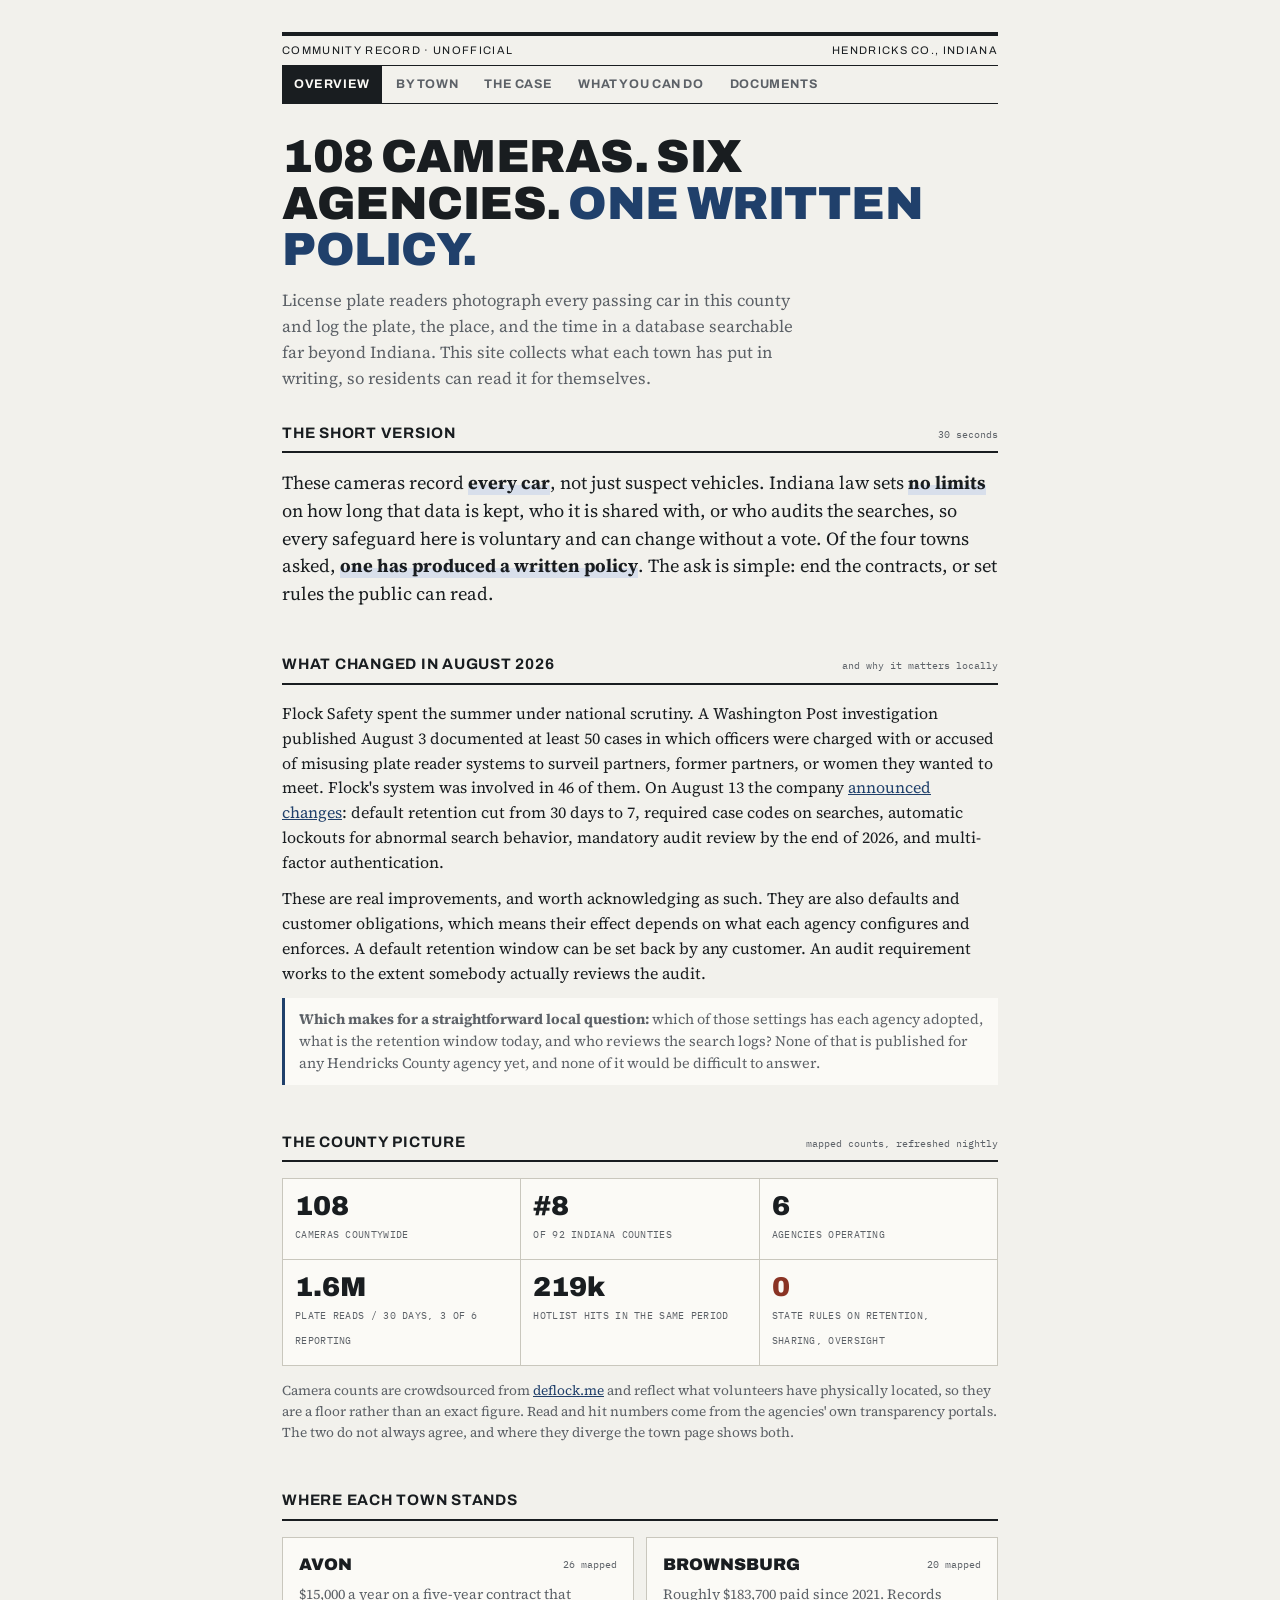
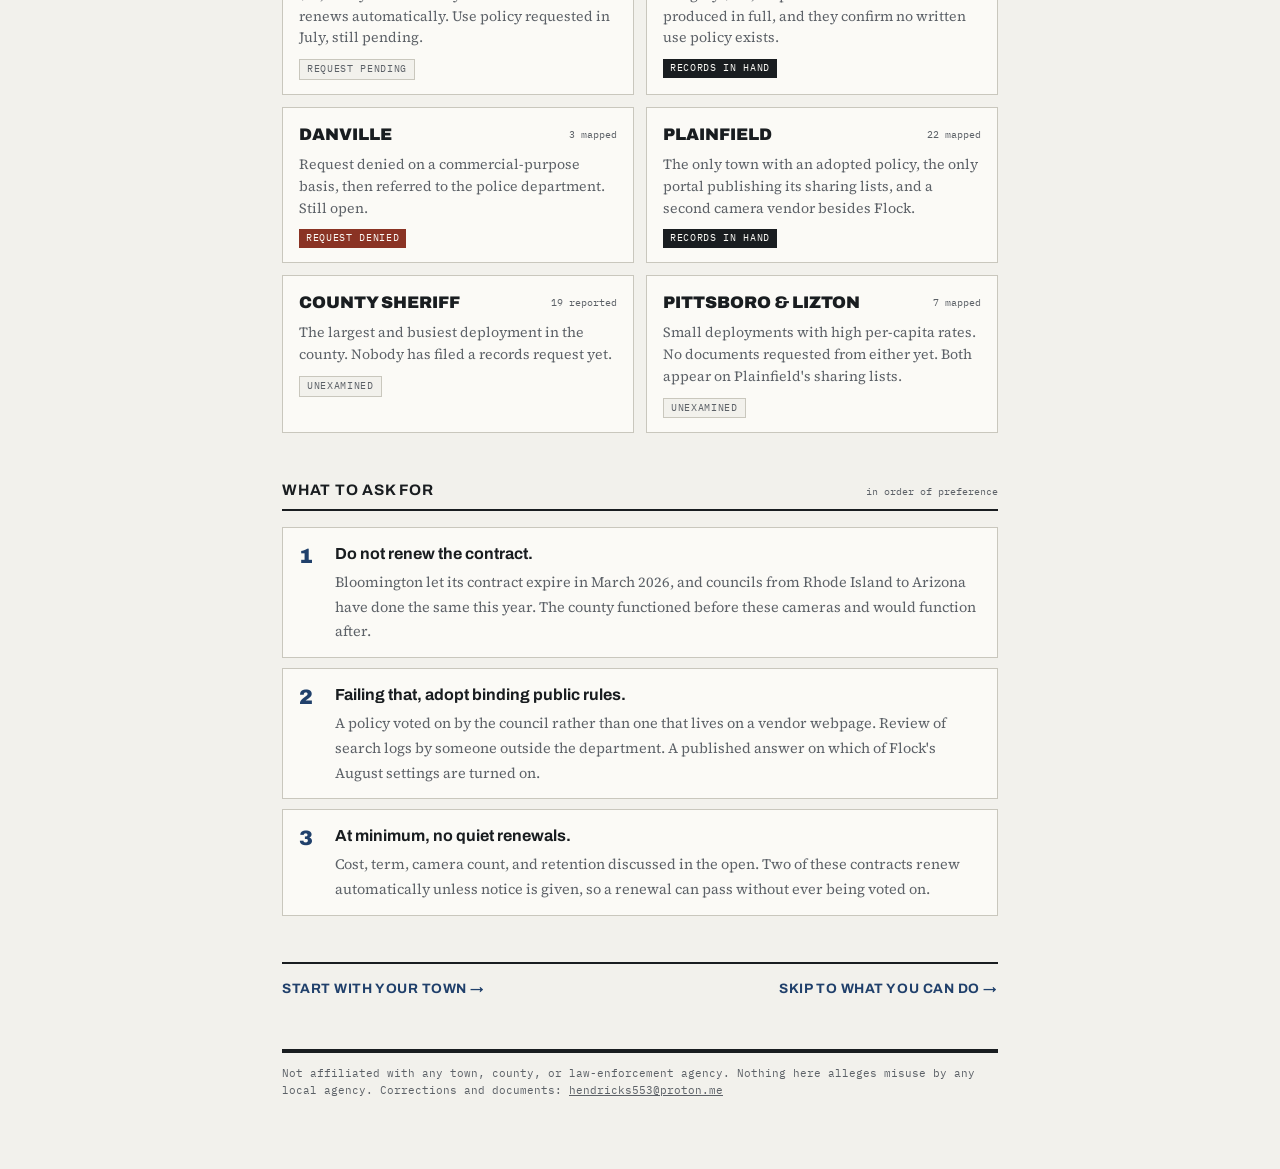
==== commit b7c841d7: "toned down a bit" ====
--- a/index.html
+++ b/index.html
@@ -26,21 +26,21 @@
     <a href="documents.html">Documents</a>
   </nav>
 
-  <h1>108 cameras. Six agencies. <span class="thin">No local rules.</span></h1>
-  <p class="dek">License plate readers photograph every passing car in this county and log the plate, the place, and the time in a database searchable far beyond Indiana. This site tracks what each town has actually put in writing, and what it has not.</p>
+  <h1>108 cameras. Six agencies. <span class="thin">One written policy.</span></h1>
+  <p class="dek">License plate readers photograph every passing car in this county and log the plate, the place, and the time in a database searchable far beyond Indiana. This site collects what each town has put in writing, so residents can read it for themselves.</p>
 </header>
 
 <section>
   <h2>The short version <small>30 seconds</small></h2>
-  <p class="lede">These cameras record <strong>every car</strong>, not just suspect vehicles. Indiana law sets <strong>no limits</strong> on how long that data is kept, who it is shared with, or who audits the searches, so every safeguard here is voluntary and can change without a vote. Of the four towns asked, <strong>one has a written policy</strong>. The ask is simple: end the contracts, or bind them with rules the public can read.</p>
+  <p class="lede">These cameras record <strong>every car</strong>, not just suspect vehicles. Indiana law sets <strong>no limits</strong> on how long that data is kept, who it is shared with, or who audits the searches, so every safeguard here is voluntary and can change without a vote. Of the four towns asked, <strong>one has produced a written policy</strong>. The ask is simple: end the contracts, or set rules the public can read.</p>
 </section>
 
 <section>
   <h2>What changed in August 2026 <small>and why it matters locally</small></h2>
   <p>Flock Safety spent the summer under national scrutiny. A Washington Post investigation published August 3 documented at least 50 cases in which officers were charged with or accused of misusing plate reader systems to surveil partners, former partners, or women they wanted to meet. Flock's system was involved in 46 of them. On August 13 the company <a href="https://www.technologyreview.com/2026/08/13/1141904/flock-is-tightening-its-rules-in-response-to-a-growing-surveillance-backlash/" target="_blank" rel="noopener">announced changes</a>: default retention cut from 30 days to 7, required case codes on searches, automatic lockouts for abnormal search behavior, mandatory audit review by the end of 2026, and multi-factor authentication.</p>
-  <p>Read the fine print and the local question writes itself. These are defaults and customer obligations, and their effectiveness depends on the agencies themselves setting up and enforcing them. A default can be changed back by any customer who wants a longer window. An audit requirement means nothing if nobody outside the department ever reads the audit.</p>
-  <div class="note warn">
-    <strong>The open question for every agency on this page:</strong> which of those settings have you adopted, who reviews your search logs, and where can a resident read the answer? As of this writing, no Hendricks County agency has published one.
+  <p>These are real improvements, and worth acknowledging as such. They are also defaults and customer obligations, which means their effect depends on what each agency configures and enforces. A default retention window can be set back by any customer. An audit requirement works to the extent somebody actually reviews the audit.</p>
+  <div class="note">
+    <strong>Which makes for a straightforward local question:</strong> which of those settings has each agency adopted, what is the retention window today, and who reviews the search logs? None of that is published for any Hendricks County agency yet, and none of it would be difficult to answer.
   </div>
 </section>
 
@@ -54,7 +54,7 @@
     <div class="stat"><span class="n">219k</span><span class="l">hotlist hits in the same period</span></div>
     <div class="stat flag"><span class="n">0</span><span class="l">state rules on retention, sharing, oversight</span></div>
   </div>
-  <p class="fine">Camera counts are crowdsourced from <a href="https://deflock.me" target="_blank" rel="noopener">deflock.me</a> and count what volunteers have physically located. Read and hit figures come from the agencies' own Flock transparency portals. The two do not always agree, and where they diverge the town page says so.</p>
+  <p class="fine">Camera counts are crowdsourced from <a href="https://deflock.me" target="_blank" rel="noopener">deflock.me</a> and reflect what volunteers have physically located, so they are a floor rather than an exact figure. Read and hit numbers come from the agencies' own transparency portals. The two do not always agree, and where they diverge the town page shows both.</p>
 </section>
 
 <section>
@@ -63,8 +63,8 @@
     <a class="town-card" href="avon.html">
       <span class="count">26 mapped</span>
       <span class="name">Avon</span>
-      <div class="line">$15,000 a year, five-year contract that renews itself. Use policy requested in July, still unanswered.</div>
-      <span class="state open">No response</span>
+      <div class="line">$15,000 a year on a five-year contract that renews automatically. Use policy requested in July, still pending.</div>
+      <span class="state quiet">Request pending</span>
     </a>
     <a class="town-card" href="brownsburg.html">
       <span class="count">20 mapped</span>
@@ -75,8 +75,8 @@
     <a class="town-card" href="danville.html">
       <span class="count">3 mapped</span>
       <span class="name">Danville</span>
-      <div class="line">Request denied on a commercial-purpose presumption, then forwarded to the police department and left unanswered.</div>
-      <span class="state open">Denied, then silent</span>
+      <div class="line">Request denied on a commercial-purpose basis, then referred to the police department. Still open.</div>
+      <span class="state open">Request denied</span>
     </a>
     <a class="town-card" href="plainfield.html">
       <span class="count">22 mapped</span>
@@ -87,13 +87,13 @@
     <a class="town-card" href="sheriff.html">
       <span class="count">19 reported</span>
       <span class="name">County Sheriff</span>
-      <div class="line">The largest single deployment in the county and the busiest. No records request filed yet.</div>
+      <div class="line">The largest and busiest deployment in the county. Nobody has filed a records request yet.</div>
       <span class="state quiet">Unexamined</span>
     </a>
     <a class="town-card" href="towns.html">
       <span class="count">7 mapped</span>
       <span class="name">Pittsboro &amp; Lizton</span>
-      <div class="line">Small deployments, high per-capita rates, and no documents requested from either. Both appear on Plainfield's sharing lists.</div>
+      <div class="line">Small deployments with high per-capita rates. No documents requested from either yet. Both appear on Plainfield's sharing lists.</div>
       <span class="state quiet">Unexamined</span>
     </a>
   </div>
@@ -104,15 +104,15 @@
   <ol class="asks">
     <li>
       <span class="head">Do not renew the contract.</span>
-      <span class="why">Bloomington let its contract expire in March 2026. Towns from Rhode Island to Arizona have done the same this year. The county functioned before these cameras and will function after.</span>
+      <span class="why">Bloomington let its contract expire in March 2026, and councils from Rhode Island to Arizona have done the same this year. The county functioned before these cameras and would function after.</span>
     </li>
     <li>
       <span class="head">Failing that, adopt binding public rules.</span>
-      <span class="why">A policy voted on by the council, not a vendor webpage. Independent review of search logs. A published answer on which of Flock's August settings the department has actually turned on.</span>
+      <span class="why">A policy voted on by the council rather than one that lives on a vendor webpage. Review of search logs by someone outside the department. A published answer on which of Flock's August settings are turned on.</span>
     </li>
     <li>
       <span class="head">At minimum, no quiet renewals.</span>
-      <span class="why">Cost, term, camera count, and retention discussed in the open. Two of these contracts renew automatically unless somebody gives notice, which means doing nothing is itself a decision to continue.</span>
+      <span class="why">Cost, term, camera count, and retention discussed in the open. Two of these contracts renew automatically unless notice is given, so a renewal can pass without ever being voted on.</span>
     </li>
   </ol>
 </section>
--- a/style.css
+++ b/style.css
@@ -0,0 +1,223 @@
+/* ALPRs in Hendricks County — shared styles */
+
+:root{
+  --paper:#f2f1ec; --ink:#191d20; --soft:#5c6167;
+  --line:#c9c7bd; --rule:#191d20;
+  --accent:#20406b; --flag:#8a3324; --white:#fbfaf6;
+}
+*{ box-sizing:border-box; }
+html{ scroll-behavior:smooth; }
+@media (prefers-reduced-motion: reduce){ html{ scroll-behavior:auto; } }
+
+body{
+  margin:0; background:var(--paper); color:var(--ink);
+  font-family:"Source Serif 4", Georgia, serif;
+  font-size:16px; line-height:1.55;
+}
+.d{ font-family:"Archivo","Helvetica Neue",sans-serif; }
+.m{ font-family:"IBM Plex Mono",Menlo,monospace; }
+a{ color:var(--accent); }
+a:focus-visible, summary:focus-visible{ outline:2px solid var(--accent); outline-offset:2px; }
+.wrap{ max-width:760px; margin:0 auto; padding:0 22px 70px; }
+p{ margin:0 0 12px; }
+.fine{ font-size:.85rem; color:var(--soft); }
+
+/* ---------- masthead + nav ---------- */
+.notice-bar{
+  display:flex; justify-content:space-between; align-items:center; gap:12px;
+  border-top:4px solid var(--rule); border-bottom:1px solid var(--rule);
+  padding:6px 0; font-size:11px; letter-spacing:.12em; text-transform:uppercase;
+  font-family:"Archivo",sans-serif;
+}
+.notice-bar a{ color:inherit; text-decoration:none; font-weight:700; }
+header{ padding:32px 0 0; }
+
+nav.main{
+  border-bottom:1px solid var(--rule); margin-bottom:30px;
+  display:flex; flex-wrap:wrap; gap:0 2px;
+}
+nav.main a{
+  font-family:"Archivo",sans-serif; font-weight:700;
+  font-size:.78rem; text-transform:uppercase; letter-spacing:.05em;
+  padding:9px 12px; text-decoration:none; color:var(--soft);
+}
+nav.main a:hover{ color:var(--ink); background:var(--white); }
+nav.main a[aria-current="page"]{ color:var(--white); background:var(--ink); }
+
+h1{
+  font-family:"Archivo",sans-serif; font-weight:900;
+  font-size:clamp(1.9rem, 5.4vw, 2.9rem);
+  line-height:1; letter-spacing:-.01em; text-transform:uppercase;
+  margin:6px 0 14px;
+}
+h1 .thin{ color:var(--accent); }
+.dek{ font-size:1.05rem; color:var(--soft); max-width:58ch; margin:0 0 30px; }
+
+.crumb{
+  font-family:"IBM Plex Mono",monospace; font-size:11px;
+  text-transform:uppercase; letter-spacing:.08em; color:var(--soft);
+  margin:0 0 4px;
+}
+.crumb a{ color:var(--soft); }
+
+/* ---------- sections ---------- */
+section{ margin:0 0 46px; }
+h2{
+  font-family:"Archivo",sans-serif; font-weight:700;
+  font-size:.95rem; text-transform:uppercase; letter-spacing:.05em;
+  border-bottom:2px solid var(--rule);
+  padding-bottom:6px; margin:0 0 16px;
+  display:flex; align-items:baseline; gap:10px;
+}
+h2 small{
+  font-family:"IBM Plex Mono",monospace; font-size:10px; font-weight:400;
+  color:var(--soft); letter-spacing:0; text-transform:none; margin-left:auto;
+}
+h3{
+  font-family:"Archivo",sans-serif; font-weight:700; font-size:.85rem;
+  text-transform:uppercase; letter-spacing:.04em; margin:22px 0 8px;
+}
+
+.lede{ font-size:1.15rem; line-height:1.5; }
+.lede strong{ background:linear-gradient(transparent 62%, #d8dfeb 62%); }
+
+/* ---------- ledger: the status signature ---------- */
+.ledger{ border:1px solid var(--line); background:var(--white); }
+.ledger-row{
+  display:grid; grid-template-columns:1fr auto;
+  gap:12px; align-items:center;
+  padding:10px 14px; border-bottom:1px solid var(--line);
+}
+.ledger-row:last-child{ border-bottom:none; }
+.ledger-row .q{ font-size:.92rem; }
+.ledger-row .q b{ font-family:"Archivo",sans-serif; font-size:.85rem; text-transform:uppercase; letter-spacing:.03em; display:block; }
+.ledger-row .q span{ color:var(--soft); font-size:.85rem; }
+.mark{
+  font-family:"IBM Plex Mono",monospace; font-size:10px; font-weight:600;
+  text-transform:uppercase; letter-spacing:.07em;
+  padding:3px 8px; white-space:nowrap; border:1px solid var(--line);
+}
+.mark.yes{ background:var(--ink); color:var(--white); border-color:var(--ink); }
+.mark.no{ background:var(--flag); color:var(--white); border-color:var(--flag); }
+.mark.wait{ background:var(--paper); color:var(--soft); }
+
+/* ---------- stats ---------- */
+.stats{
+  display:grid; grid-template-columns:repeat(3,1fr); gap:1px;
+  background:var(--line); border:1px solid var(--line); margin-bottom:14px;
+}
+@media(max-width:560px){ .stats{ grid-template-columns:repeat(2,1fr); } }
+.stat{ background:var(--white); padding:14px 12px; }
+.stat .n{ font-family:"Archivo",sans-serif; font-weight:900; font-size:1.7rem; display:block; line-height:1; }
+.stat .l{ font-family:"IBM Plex Mono",monospace; font-size:10px; text-transform:uppercase; letter-spacing:.03em; color:var(--soft); }
+.stat.flag .n{ color:var(--flag); }
+
+/* ---------- tables ---------- */
+table{ width:100%; border-collapse:collapse; font-family:"IBM Plex Mono",monospace; font-size:12px; }
+th,td{ text-align:left; padding:7px 8px; border-bottom:1px solid var(--line); vertical-align:top; }
+th{ font-size:10px; text-transform:uppercase; color:var(--soft); font-weight:600; }
+td.num, th.num{ text-align:right; }
+tr:last-child td{ border-bottom:none; }
+.table-scroll{ overflow-x:auto; }
+
+/* ---------- town cards ---------- */
+.towns{ display:grid; grid-template-columns:1fr 1fr; gap:12px; }
+@media(max-width:620px){ .towns{ grid-template-columns:1fr; } }
+.town-card{
+  display:block; text-decoration:none; color:inherit;
+  background:var(--white); border:1px solid var(--line); padding:14px 16px;
+}
+.town-card:hover{ border-color:var(--accent); }
+.town-card .name{ font-family:"Archivo",sans-serif; font-weight:900; text-transform:uppercase; font-size:1.05rem; }
+.town-card .count{ font-family:"IBM Plex Mono",monospace; font-size:10px; color:var(--soft); float:right; padding-top:5px; }
+.town-card .line{ font-size:.88rem; color:var(--soft); margin-top:6px; }
+.town-card .state{
+  font-family:"IBM Plex Mono",monospace; font-size:9.5px; text-transform:uppercase;
+  letter-spacing:.07em; margin-top:10px; display:inline-block;
+  padding:2px 7px; background:var(--ink); color:var(--white);
+}
+.town-card .state.open{ background:var(--flag); }
+.town-card .state.quiet{ background:var(--paper); color:var(--soft); border:1px solid var(--line); }
+
+/* ---------- callouts ---------- */
+.note{
+  font-size:.9rem; color:var(--soft);
+  border-left:3px solid var(--accent); padding:10px 14px;
+  background:var(--white); margin:0 0 16px;
+}
+.note.warn{ border-left-color:var(--flag); }
+.panel{ background:var(--white); border:1px solid var(--line); padding:16px 18px; }
+.panel.mark-left{ border-left:6px solid var(--accent); }
+.panel .big{ font-family:"Archivo",sans-serif; font-weight:900; font-size:1.15rem; margin:0 0 8px; }
+.panel p:last-child{ margin-bottom:0; }
+
+.duo{ display:grid; grid-template-columns:1fr 1fr; gap:12px; }
+@media(max-width:620px){ .duo{ grid-template-columns:1fr; } }
+.duo .col{ background:var(--white); border:1px solid var(--line); padding:14px 16px; }
+.duo .t{ font-family:"Archivo",sans-serif; font-weight:700; font-size:.8rem; text-transform:uppercase; letter-spacing:.04em; margin-bottom:8px; }
+.duo ul{ margin:0; padding-left:18px; font-size:.9rem; }
+.duo li{ margin-bottom:6px; }
+
+/* ---------- asks / actions ---------- */
+.asks{ margin:0; padding:0; counter-reset:ask; }
+.asks li{
+  list-style:none; margin:0 0 10px; padding:14px 16px 14px 52px;
+  background:var(--white); border:1px solid var(--line); position:relative;
+}
+.asks li::before{
+  counter-increment:ask; content:counter(ask);
+  position:absolute; left:16px; top:12px;
+  font-family:"Archivo",sans-serif; font-weight:900; font-size:1.3rem; color:var(--accent);
+}
+.asks .head{ font-family:"Archivo",sans-serif; font-weight:700; display:block; margin-bottom:2px; }
+.asks .why{ font-size:.9rem; color:var(--soft); }
+
+.acts{ margin:0; padding:0; }
+.acts > li{
+  list-style:none; padding:12px 0; border-bottom:1px solid var(--line);
+}
+.acts > li:last-child{ border-bottom:none; }
+.acts .do{ font-family:"Archivo",sans-serif; font-weight:700; font-size:1rem; }
+.acts .how{ font-size:.92rem; color:var(--soft); }
+
+/* ---------- details ---------- */
+details{ background:var(--white); border:1px solid var(--line); padding:0; margin:12px 0; }
+details summary{
+  cursor:pointer; padding:10px 14px;
+  font-family:"Archivo",sans-serif; font-weight:700; font-size:.85rem;
+  text-transform:uppercase; letter-spacing:.04em; list-style-position:inside;
+}
+details summary:hover{ color:var(--accent); }
+details[open] summary{ border-bottom:1px solid var(--line); }
+details .inner{ padding:12px 16px; }
+details .inner p:last-child, details .inner ul:last-child{ margin-bottom:0; }
+details .inner ul{ font-size:.92rem; padding-left:18px; }
+details .inner li{ margin-bottom:7px; }
+
+.copyblock{
+  font-family:"IBM Plex Mono",monospace; font-size:12.5px; line-height:1.55;
+  background:var(--paper); border:1px dashed var(--line);
+  padding:12px 14px; white-space:pre-wrap;
+}
+
+/* ---------- sources ---------- */
+.srcs{ display:grid; gap:8px; }
+.src{ display:block; background:var(--white); border:1px solid var(--line); padding:10px 14px; text-decoration:none; }
+.src:hover{ border-color:var(--accent); }
+.src .n{ font-family:"Archivo",sans-serif; font-weight:700; font-size:.88rem; color:var(--ink); }
+.src .u{ display:block; font-family:"IBM Plex Mono",monospace; font-size:10px; color:var(--soft); margin-top:1px; }
+
+/* ---------- next / footer ---------- */
+.next{
+  display:flex; justify-content:space-between; gap:12px; flex-wrap:wrap;
+  border-top:2px solid var(--rule); padding-top:14px; margin-top:40px;
+}
+.next a{
+  font-family:"Archivo",sans-serif; font-weight:700; font-size:.85rem;
+  text-transform:uppercase; letter-spacing:.04em; text-decoration:none;
+}
+footer{
+  border-top:4px solid var(--rule); margin-top:50px; padding-top:12px;
+  font-family:"IBM Plex Mono",monospace; font-size:11px; color:var(--soft);
+}
+footer a{ color:var(--soft); }
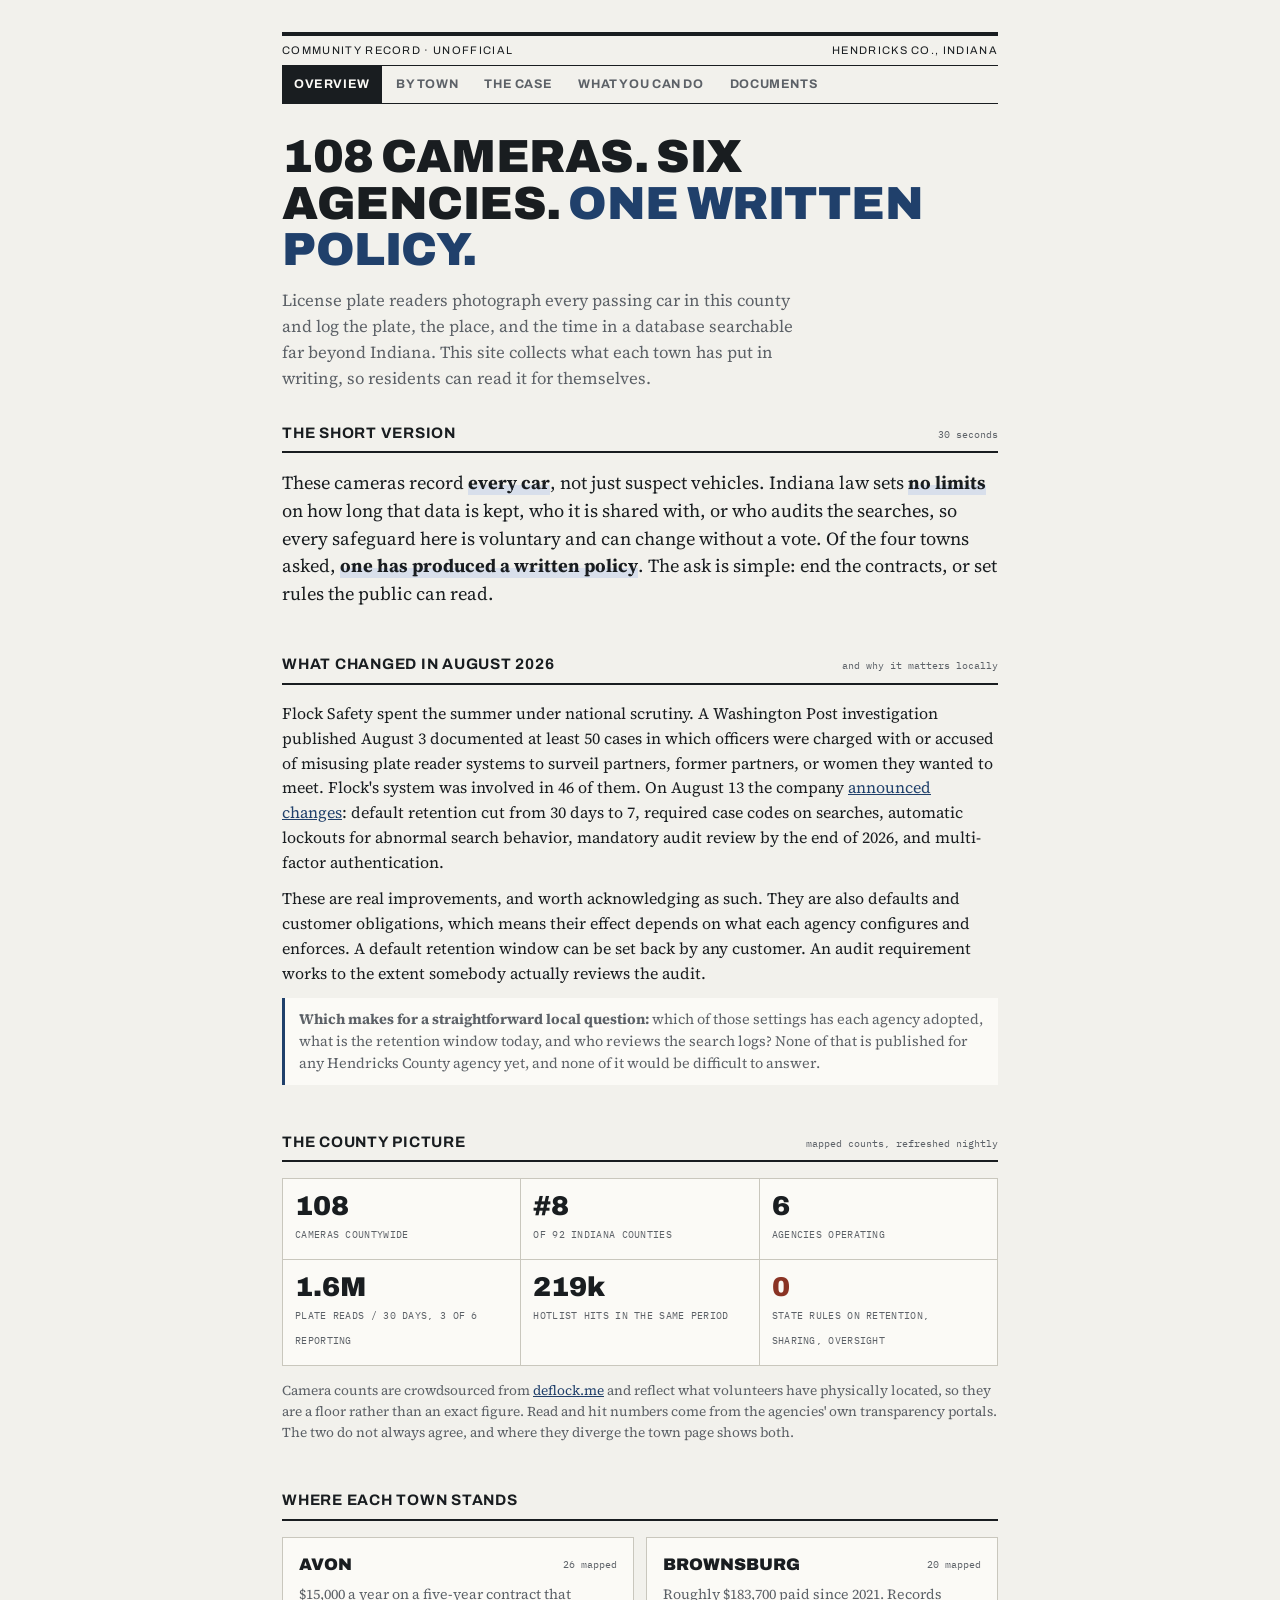
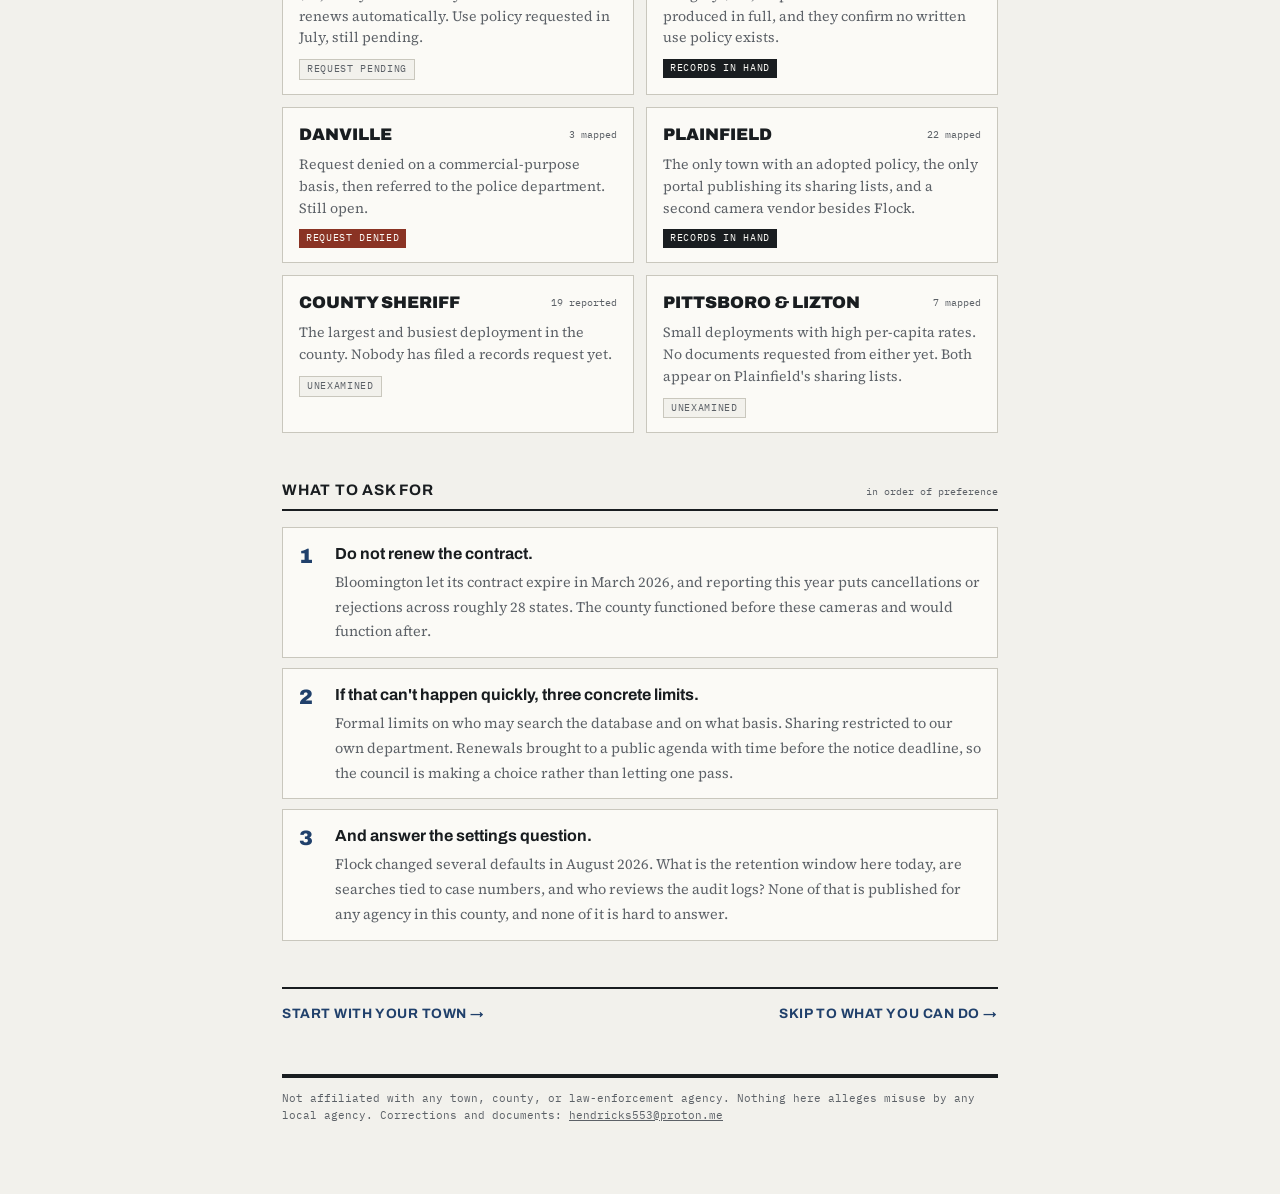
==== commit 4a1aee3c: "added details and updated facts" ====
--- a/index.html
+++ b/index.html
@@ -104,15 +104,15 @@
   <ol class="asks">
     <li>
       <span class="head">Do not renew the contract.</span>
-      <span class="why">Bloomington let its contract expire in March 2026, and councils from Rhode Island to Arizona have done the same this year. The county functioned before these cameras and would function after.</span>
+      <span class="why">Bloomington let its contract expire in March 2026, and reporting this year puts cancellations or rejections across roughly 28 states. The county functioned before these cameras and would function after.</span>
     </li>
     <li>
-      <span class="head">Failing that, adopt binding public rules.</span>
-      <span class="why">A policy voted on by the council rather than one that lives on a vendor webpage. Review of search logs by someone outside the department. A published answer on which of Flock's August settings are turned on.</span>
+      <span class="head">If that can't happen quickly, three concrete limits.</span>
+      <span class="why">Formal limits on who may search the database and on what basis. Sharing restricted to our own department. Renewals brought to a public agenda with time before the notice deadline, so the council is making a choice rather than letting one pass.</span>
     </li>
     <li>
-      <span class="head">At minimum, no quiet renewals.</span>
-      <span class="why">Cost, term, camera count, and retention discussed in the open. Two of these contracts renew automatically unless notice is given, so a renewal can pass without ever being voted on.</span>
+      <span class="head">And answer the settings question.</span>
+      <span class="why">Flock changed several defaults in August 2026. What is the retention window here today, are searches tied to case numbers, and who reviews the audit logs? None of that is published for any agency in this county, and none of it is hard to answer.</span>
     </li>
   </ol>
 </section>
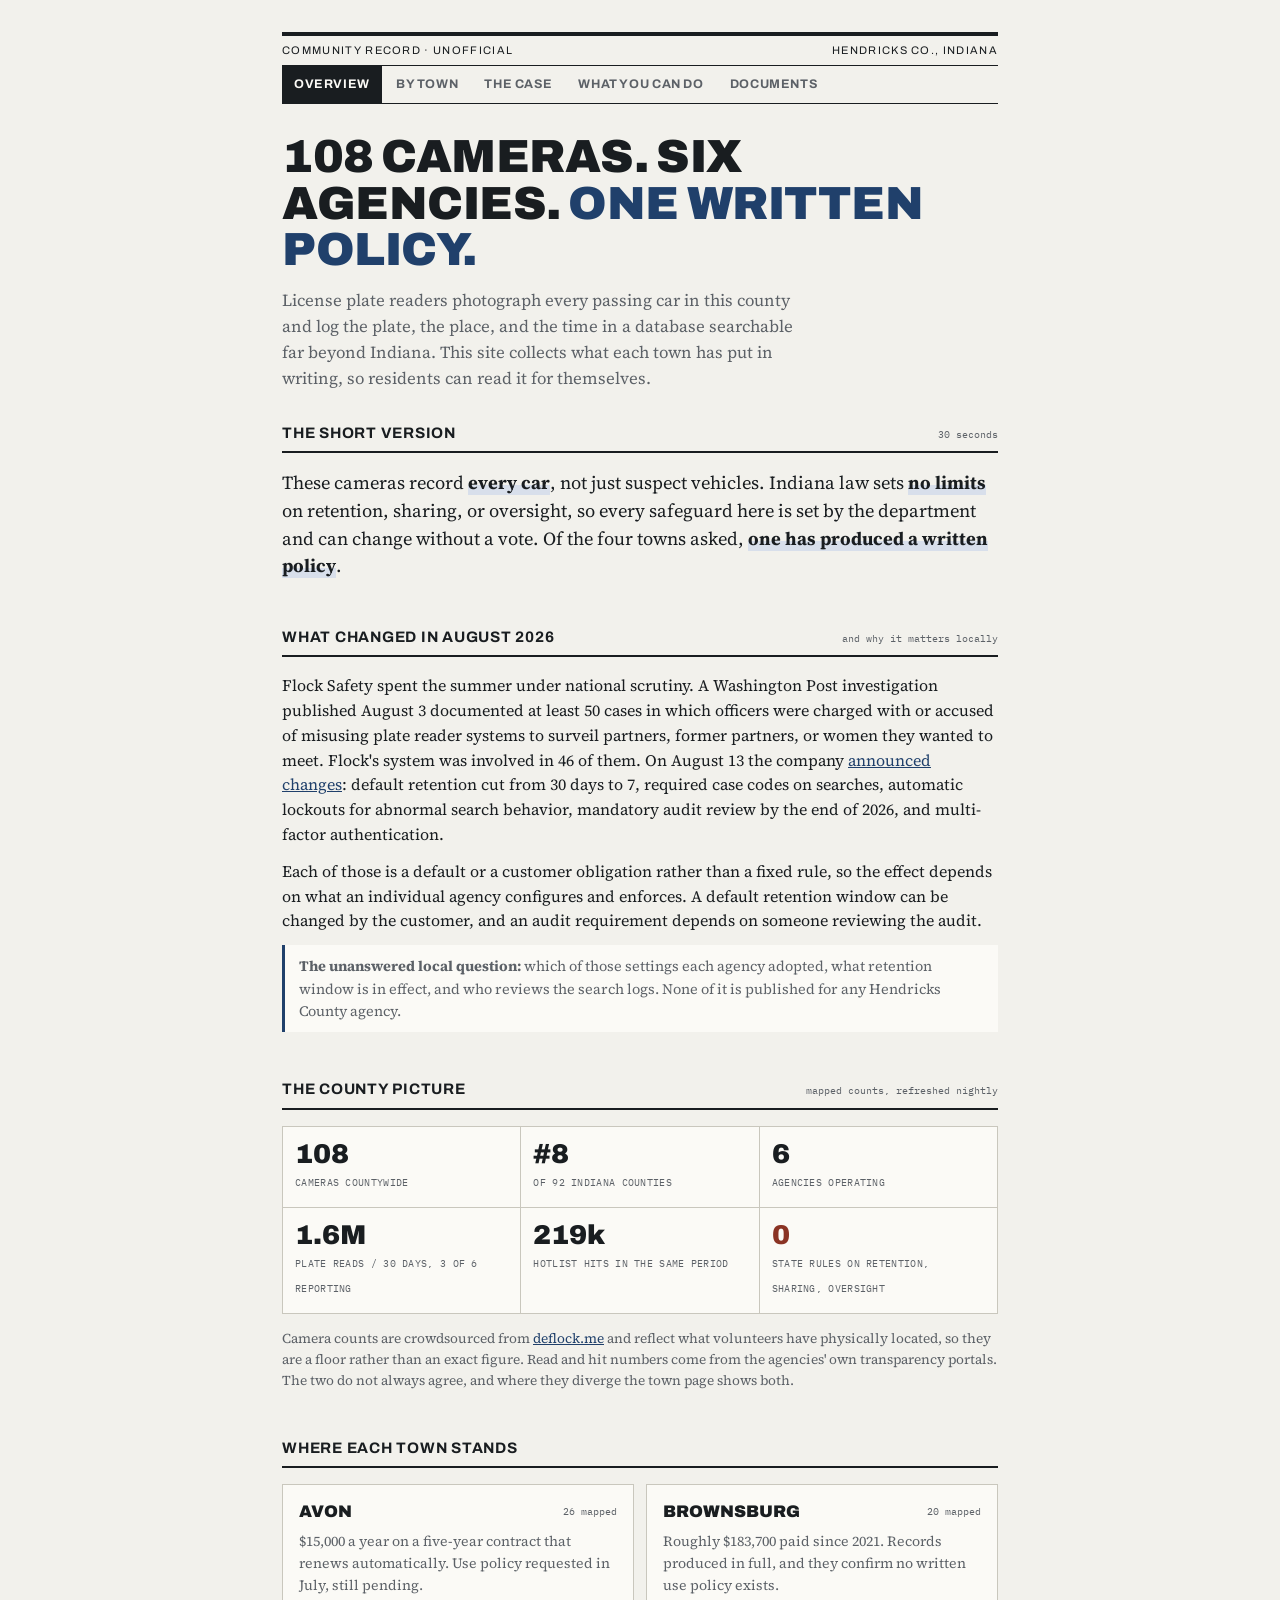
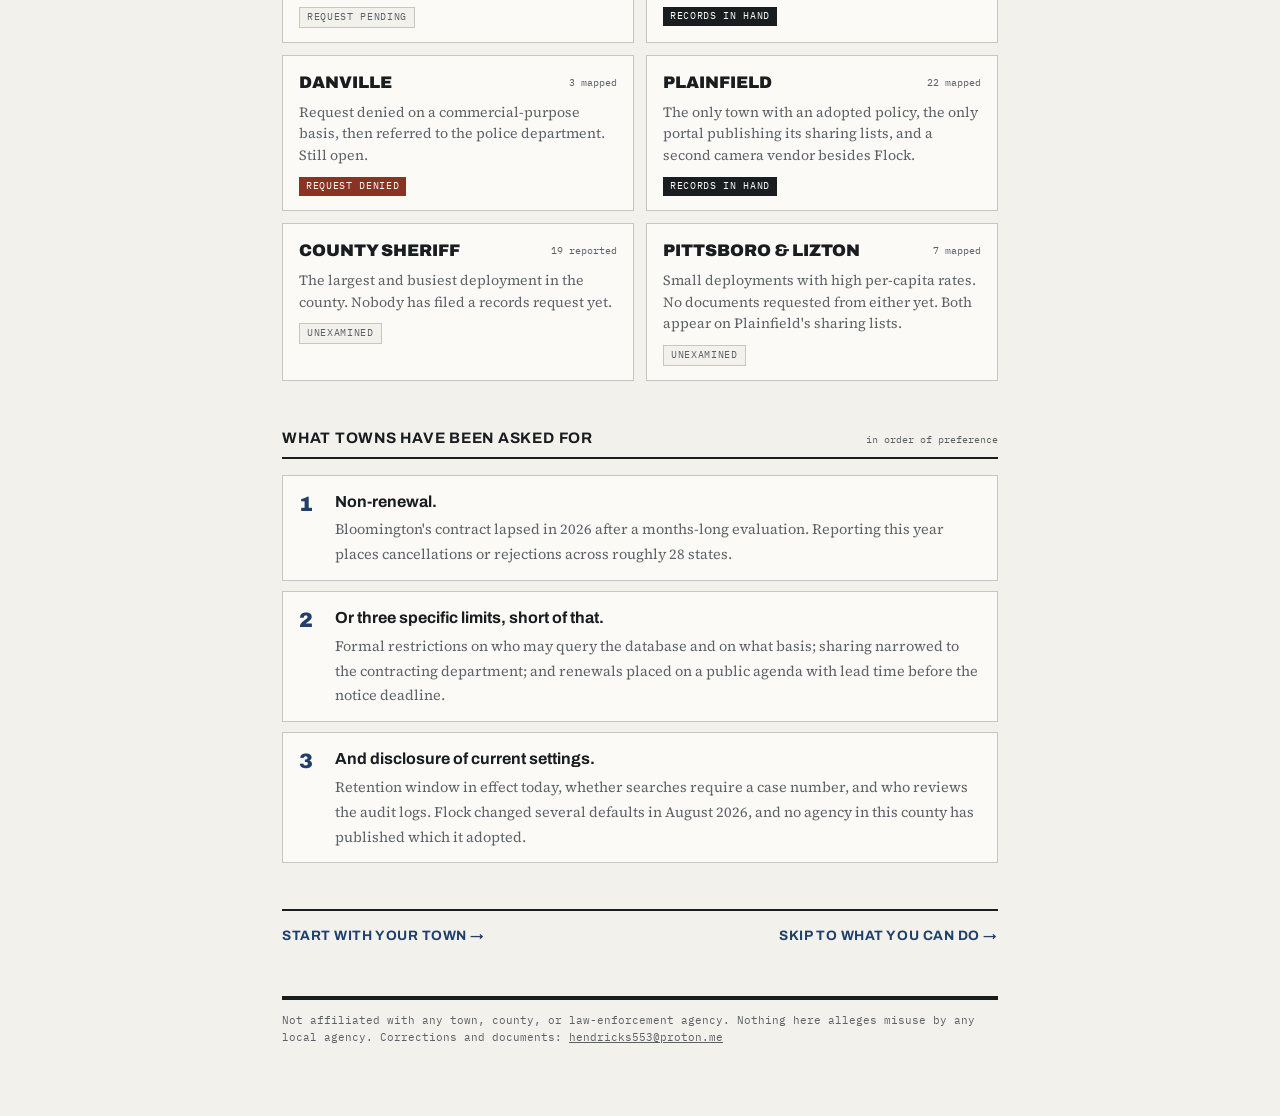
==== commit b38165b1: "wording" ====
--- a/index.html
+++ b/index.html
@@ -32,15 +32,15 @@
 
 <section>
   <h2>The short version <small>30 seconds</small></h2>
-  <p class="lede">These cameras record <strong>every car</strong>, not just suspect vehicles. Indiana law sets <strong>no limits</strong> on how long that data is kept, who it is shared with, or who audits the searches, so every safeguard here is voluntary and can change without a vote. Of the four towns asked, <strong>one has produced a written policy</strong>. The ask is simple: end the contracts, or set rules the public can read.</p>
+  <p class="lede">These cameras record <strong>every car</strong>, not just suspect vehicles. Indiana law sets <strong>no limits</strong> on retention, sharing, or oversight, so every safeguard here is set by the department and can change without a vote. Of the four towns asked, <strong>one has produced a written policy</strong>.</p>
 </section>
 
 <section>
   <h2>What changed in August 2026 <small>and why it matters locally</small></h2>
   <p>Flock Safety spent the summer under national scrutiny. A Washington Post investigation published August 3 documented at least 50 cases in which officers were charged with or accused of misusing plate reader systems to surveil partners, former partners, or women they wanted to meet. Flock's system was involved in 46 of them. On August 13 the company <a href="https://www.technologyreview.com/2026/08/13/1141904/flock-is-tightening-its-rules-in-response-to-a-growing-surveillance-backlash/" target="_blank" rel="noopener">announced changes</a>: default retention cut from 30 days to 7, required case codes on searches, automatic lockouts for abnormal search behavior, mandatory audit review by the end of 2026, and multi-factor authentication.</p>
-  <p>These are real improvements, and worth acknowledging as such. They are also defaults and customer obligations, which means their effect depends on what each agency configures and enforces. A default retention window can be set back by any customer. An audit requirement works to the extent somebody actually reviews the audit.</p>
+  <p>Each of those is a default or a customer obligation rather than a fixed rule, so the effect depends on what an individual agency configures and enforces. A default retention window can be changed by the customer, and an audit requirement depends on someone reviewing the audit.</p>
   <div class="note">
-    <strong>Which makes for a straightforward local question:</strong> which of those settings has each agency adopted, what is the retention window today, and who reviews the search logs? None of that is published for any Hendricks County agency yet, and none of it would be difficult to answer.
+    <strong>The unanswered local question:</strong> which of those settings each agency adopted, what retention window is in effect, and who reviews the search logs. None of it is published for any Hendricks County agency.
   </div>
 </section>
 
@@ -100,19 +100,19 @@
 </section>
 
 <section>
-  <h2>What to ask for <small>in order of preference</small></h2>
+  <h2>What towns have been asked for <small>in order of preference</small></h2>
   <ol class="asks">
     <li>
-      <span class="head">Do not renew the contract.</span>
-      <span class="why">Bloomington let its contract expire in March 2026, and reporting this year puts cancellations or rejections across roughly 28 states. The county functioned before these cameras and would function after.</span>
+      <span class="head">Non-renewal.</span>
+      <span class="why">Bloomington's contract lapsed in 2026 after a months-long evaluation. Reporting this year places cancellations or rejections across roughly 28 states.</span>
     </li>
     <li>
-      <span class="head">If that can't happen quickly, three concrete limits.</span>
-      <span class="why">Formal limits on who may search the database and on what basis. Sharing restricted to our own department. Renewals brought to a public agenda with time before the notice deadline, so the council is making a choice rather than letting one pass.</span>
+      <span class="head">Or three specific limits, short of that.</span>
+      <span class="why">Formal restrictions on who may query the database and on what basis; sharing narrowed to the contracting department; and renewals placed on a public agenda with lead time before the notice deadline.</span>
     </li>
     <li>
-      <span class="head">And answer the settings question.</span>
-      <span class="why">Flock changed several defaults in August 2026. What is the retention window here today, are searches tied to case numbers, and who reviews the audit logs? None of that is published for any agency in this county, and none of it is hard to answer.</span>
+      <span class="head">And disclosure of current settings.</span>
+      <span class="why">Retention window in effect today, whether searches require a case number, and who reviews the audit logs. Flock changed several defaults in August 2026, and no agency in this county has published which it adopted.</span>
     </li>
   </ol>
 </section>
